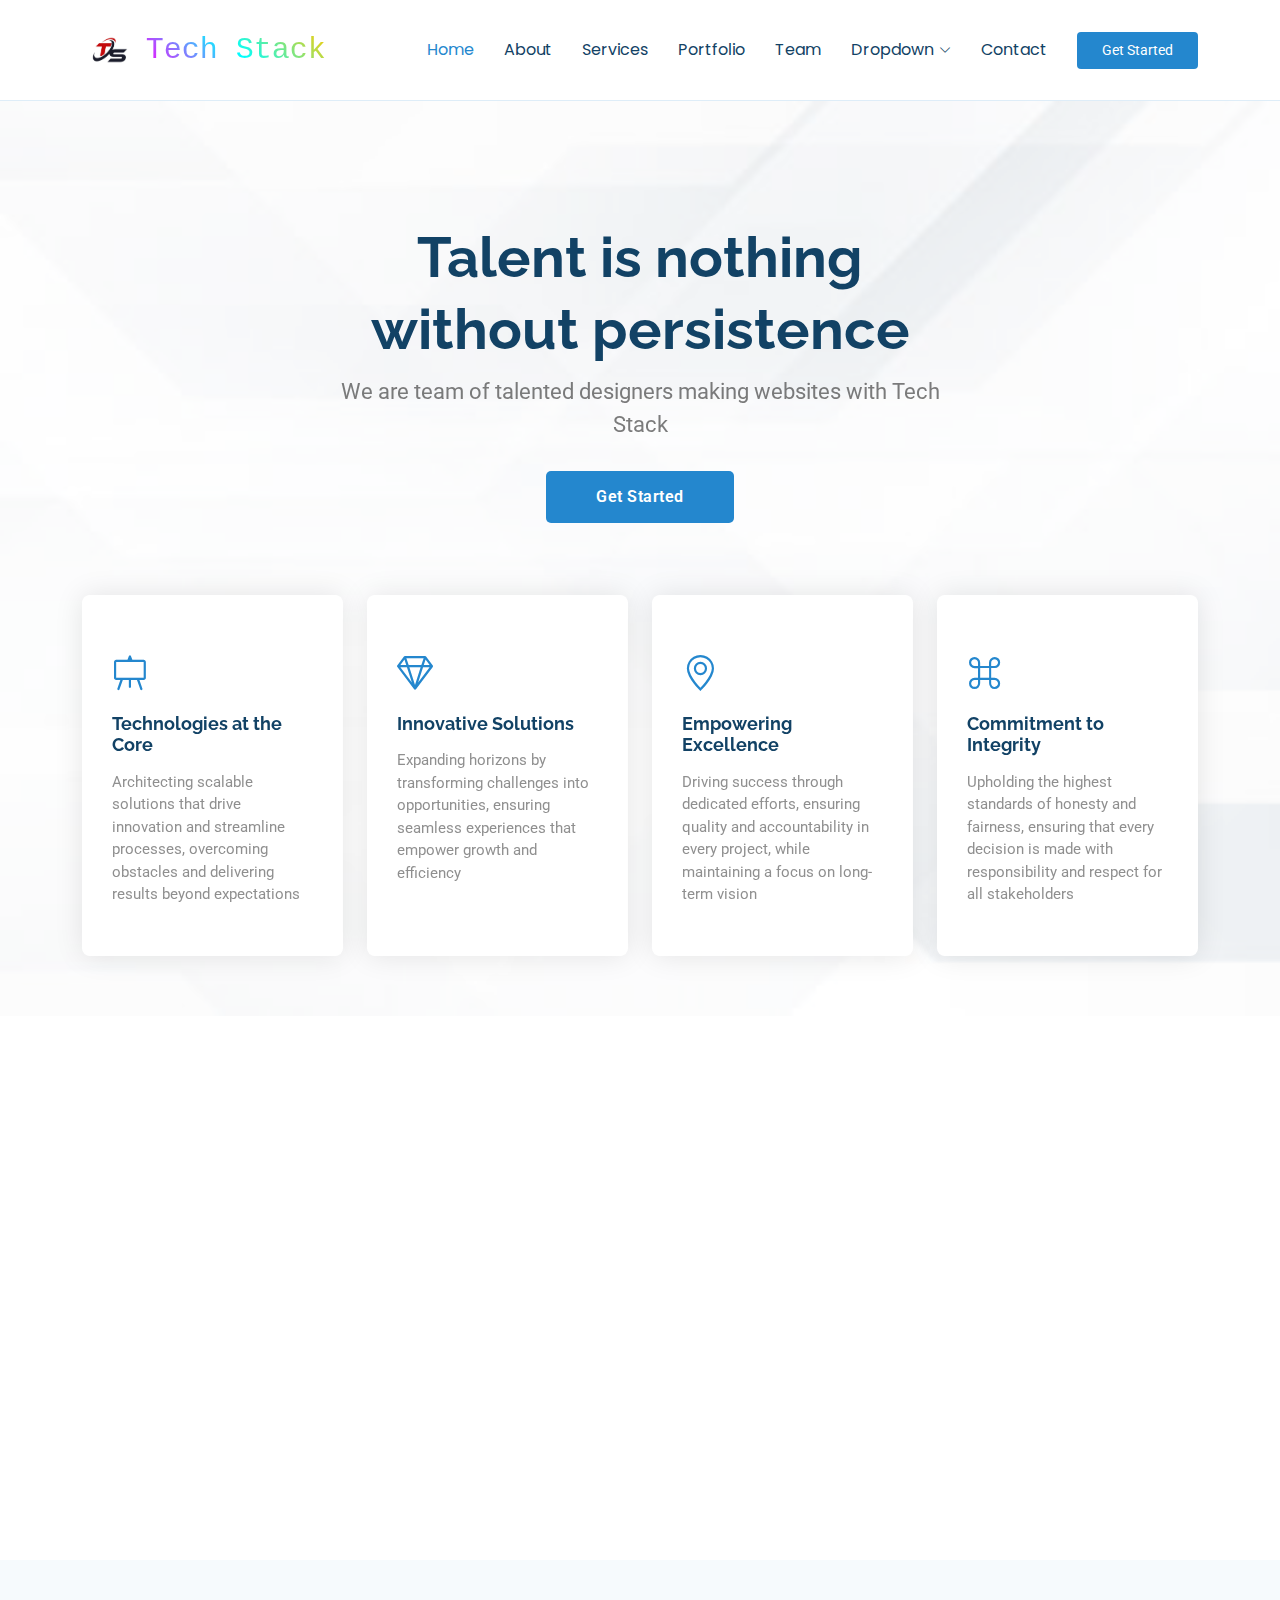
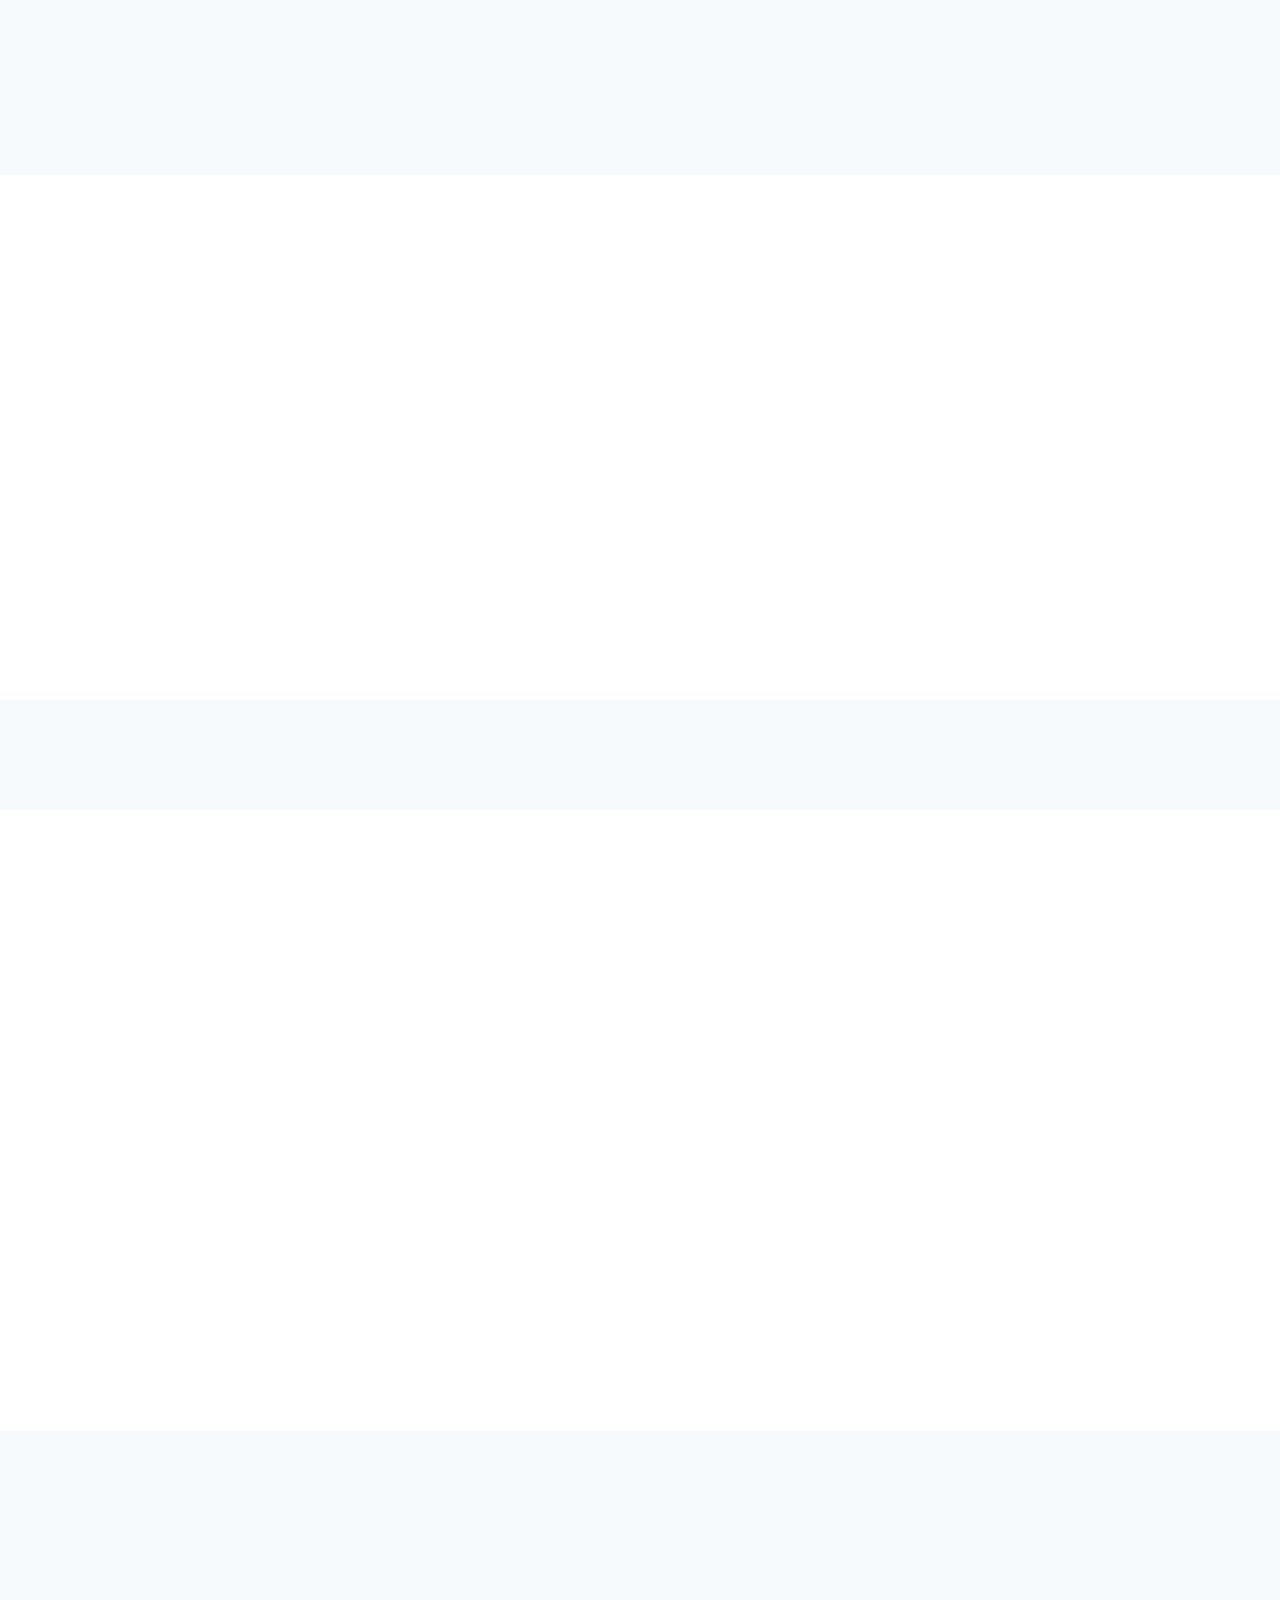
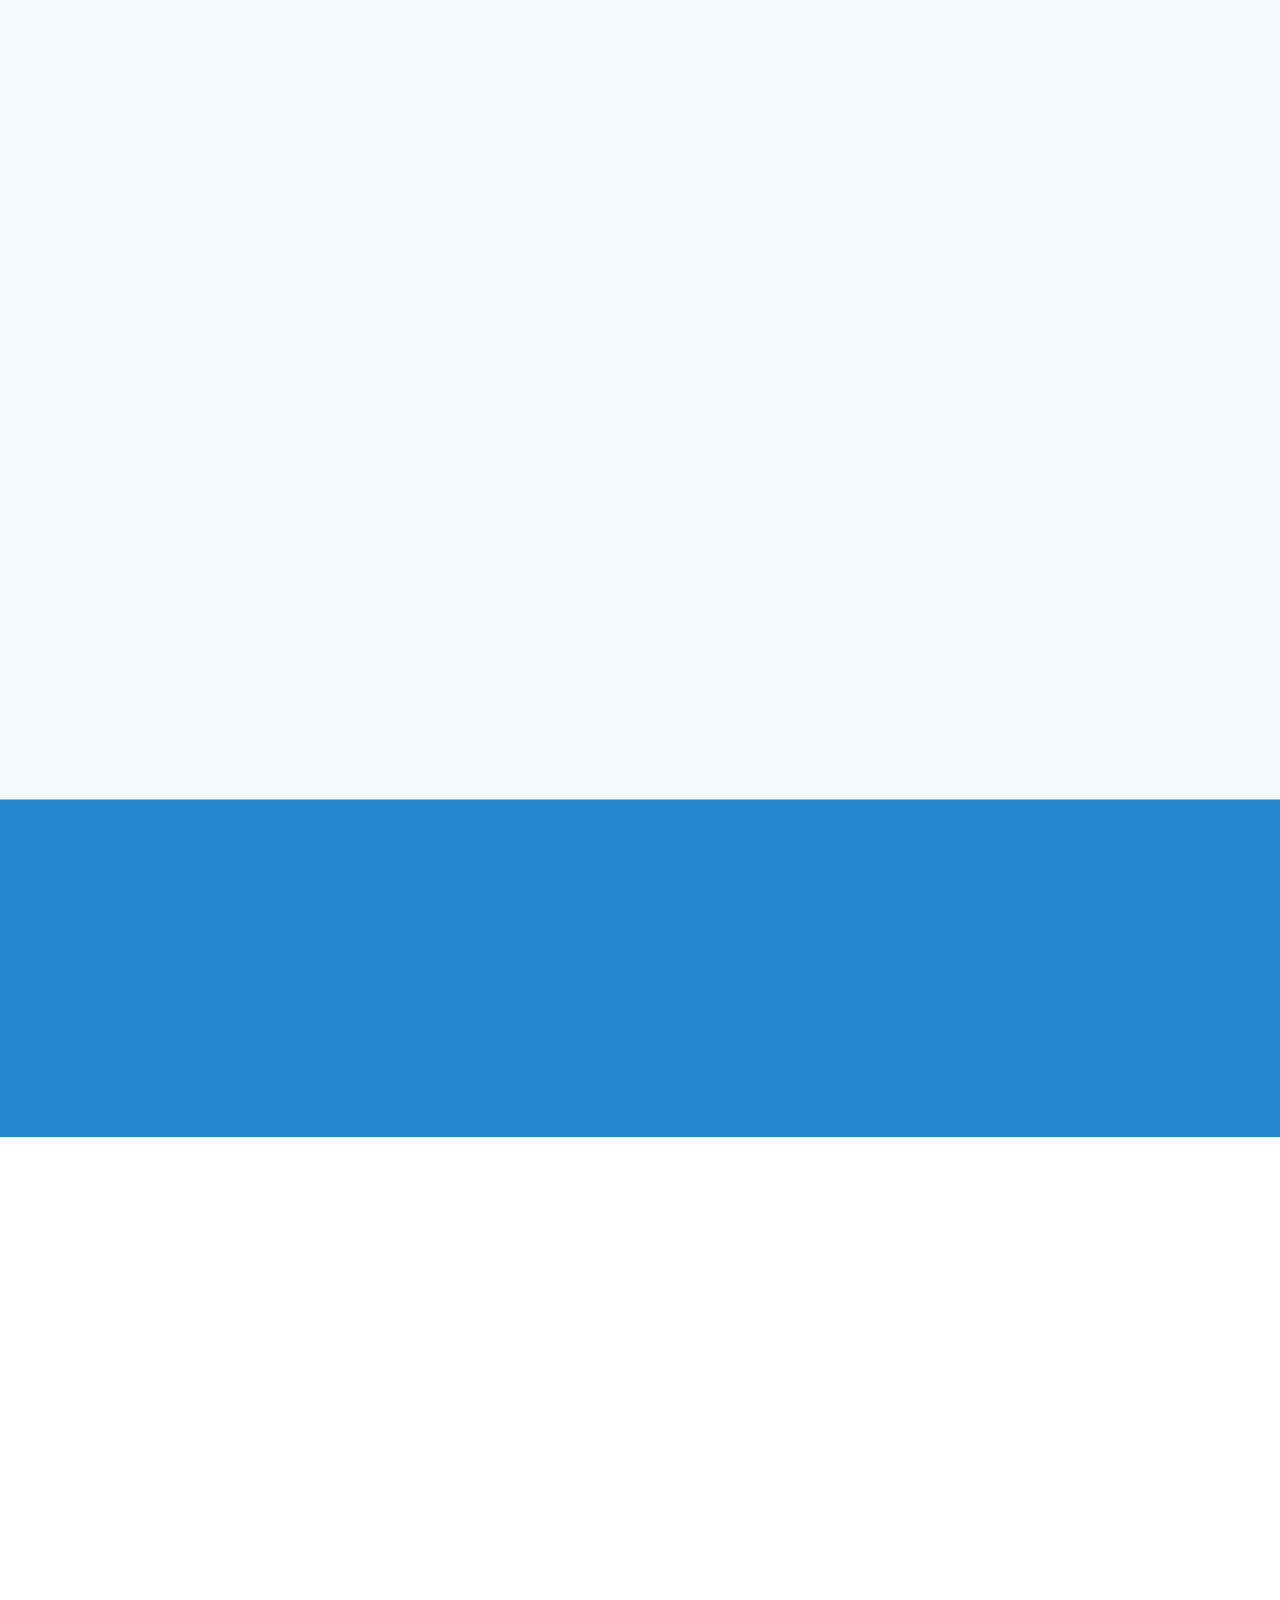
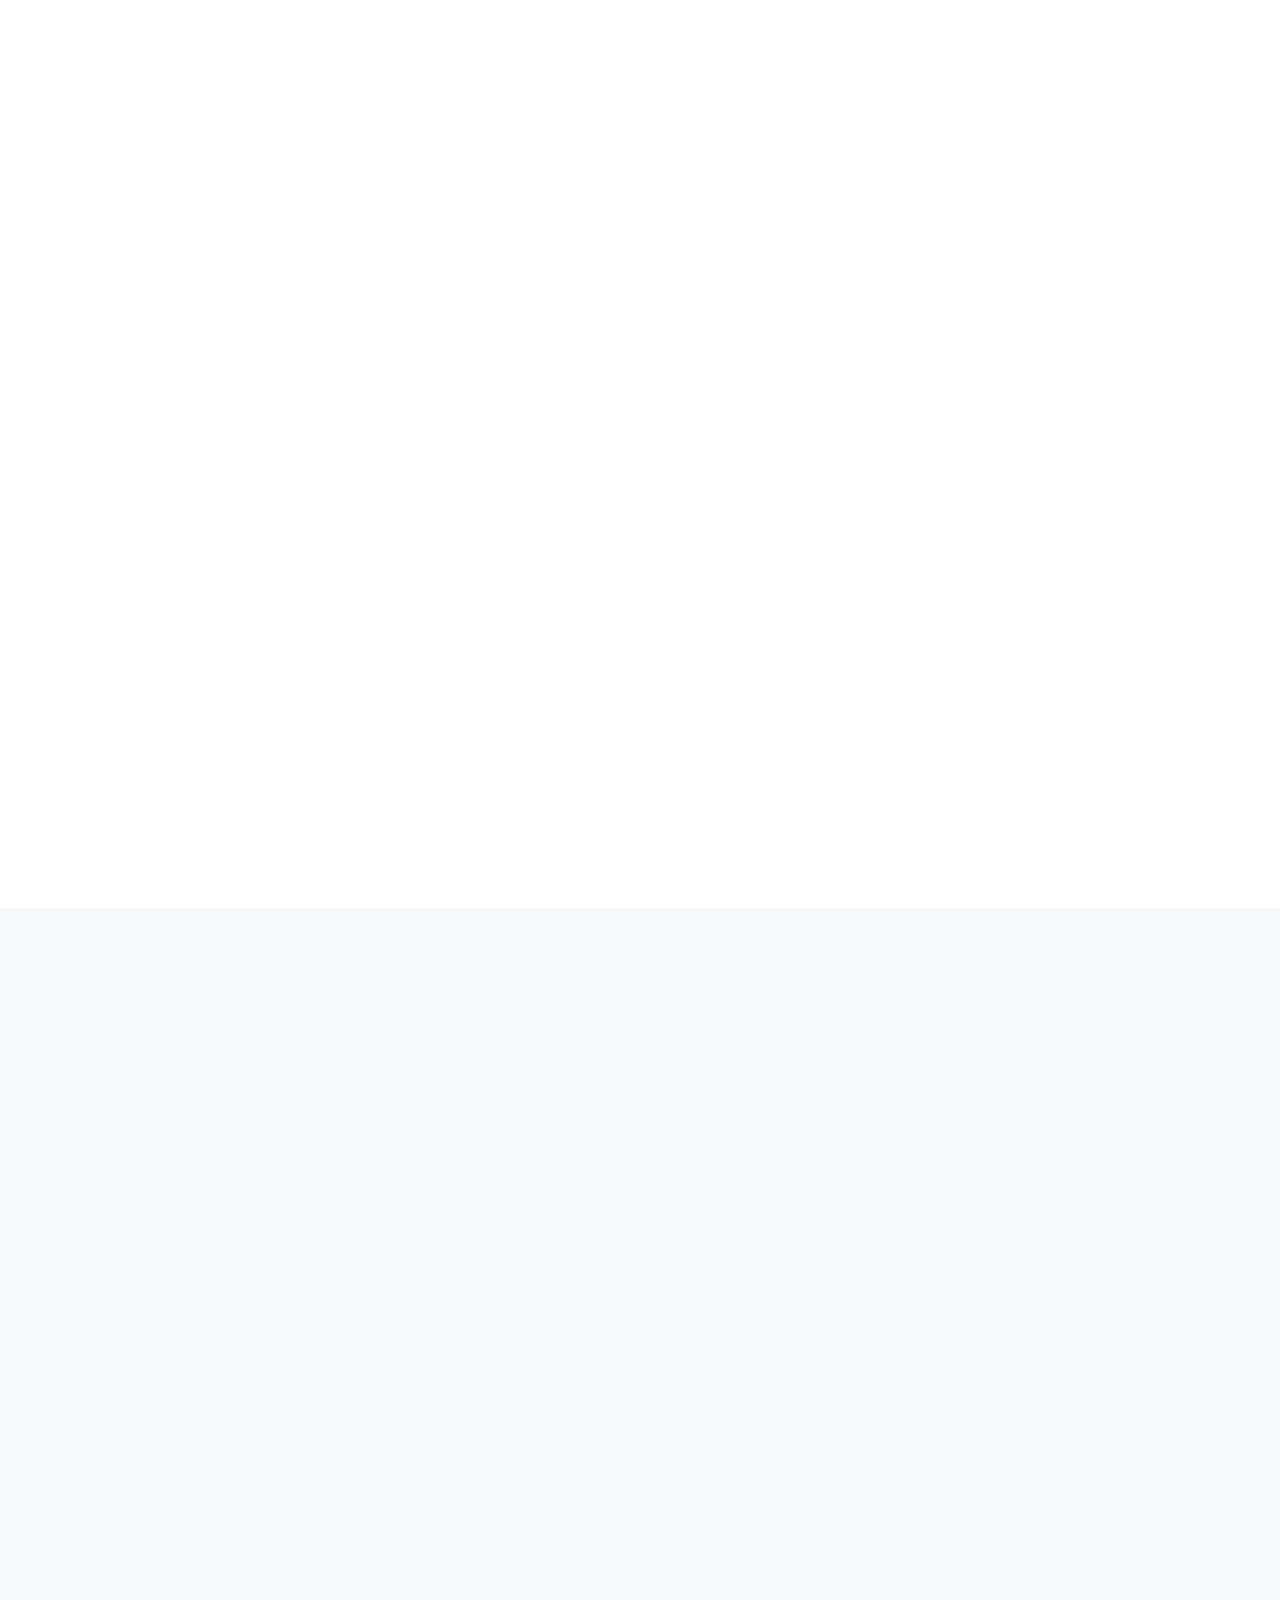
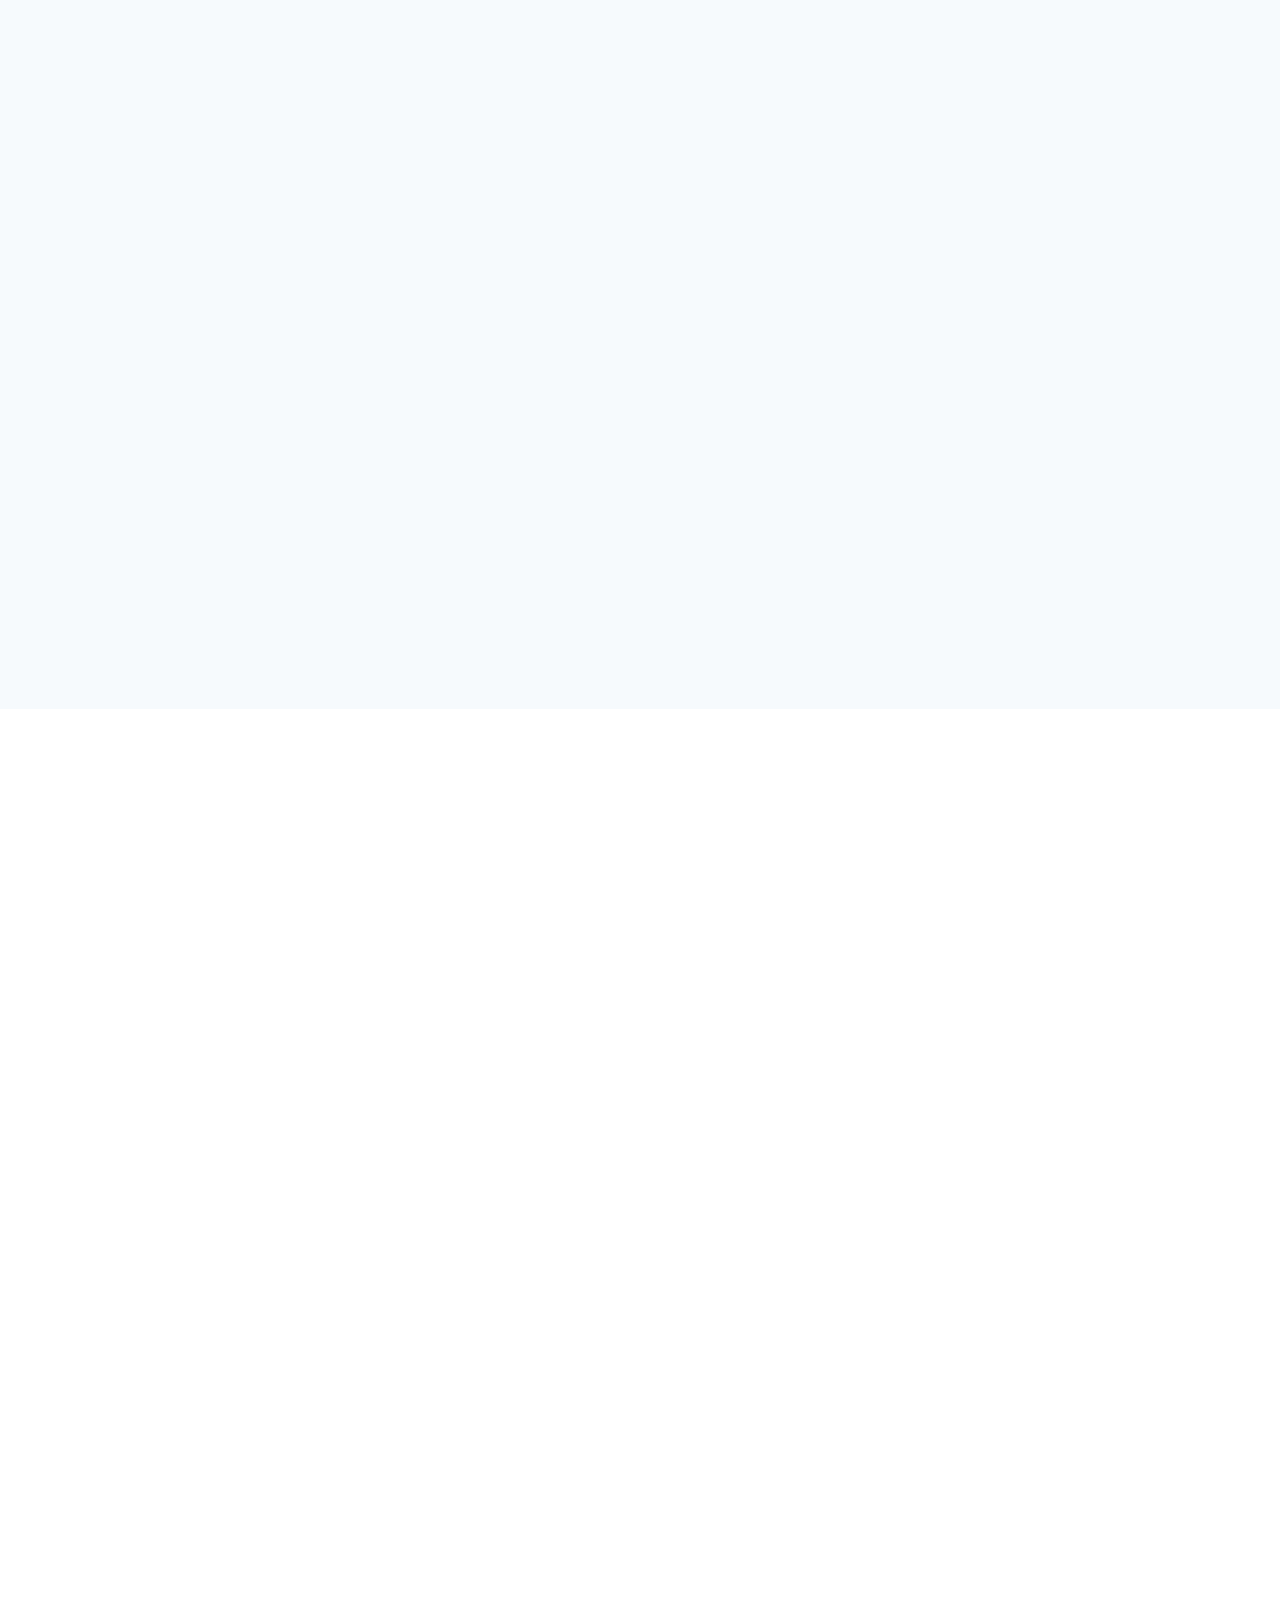
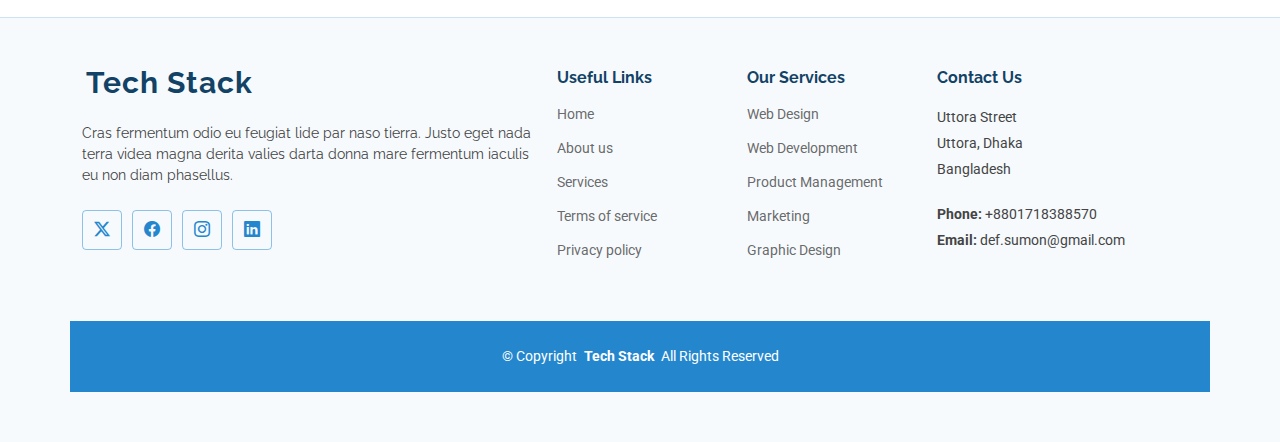
==== index.html @ d00e56ce "jhg" ====
<!DOCTYPE html>
<html lang="en">

<head>
  <meta charset="utf-8">
  <meta content="width=device-width, initial-scale=1.0" name="viewport">
  <title>Tech Stack</title>
  <meta name="description" content="">
  <meta name="keywords" content="">

  <!-- Favicons -->
  <link href="assets/img/favicon.png" rel="icon">
  <link href="assets/img/apple-touch-icon.png" rel="apple-touch-icon">

  <!-- Fonts -->
  <link href="https://fonts.googleapis.com" rel="preconnect">
  <link href="https://fonts.gstatic.com" rel="preconnect" crossorigin>
  <link href="https://fonts.googleapis.com/css2?family=Roboto:ital,wght@0,100;0,300;0,400;0,500;0,700;0,900;1,100;1,300;1,400;1,500;1,700;1,900&family=Poppins:ital,wght@0,100;0,200;0,300;0,400;0,500;0,600;0,700;0,800;0,900;1,100;1,200;1,300;1,400;1,500;1,600;1,700;1,800;1,900&family=Raleway:ital,wght@0,100;0,200;0,300;0,400;0,500;0,600;0,700;0,800;0,900;1,100;1,200;1,300;1,400;1,500;1,600;1,700;1,800;1,900&display=swap" rel="stylesheet">

  <!-- Vendor CSS Files -->
  <link href="assets/vendor/bootstrap/css/bootstrap.min.css" rel="stylesheet">
  <link href="assets/vendor/bootstrap-icons/bootstrap-icons.css" rel="stylesheet">
  <link href="assets/vendor/aos/aos.css" rel="stylesheet">
  <link href="assets/vendor/glightbox/css/glightbox.min.css" rel="stylesheet">
  <link href="assets/vendor/swiper/swiper-bundle.min.css" rel="stylesheet">

  <!-- Main CSS File -->
  <link href="assets/css/main.css" rel="stylesheet">

  <!-- =======================================================
  * Template Name: Tech Stack
  * Template URL: https://bootstrapmade.com/onepage-multipurpose-bootstrap-template/
  * Updated: Aug 07 2024 with Bootstrap v5.3.3
  * Author: BootstrapMade.com
  * License: https://bootstrapmade.com/license/
  ======================================================== -->
</head>

<body class="index-page">

  <header id="header" class="header d-flex align-items-center sticky-top">
    <div class="container-fluid container-xl position-relative d-flex align-items-center">

      <a href="index.html" class="logo d-flex align-items-center me-auto">
        <img src="assets/img/logo.png" alt="Tech Stack">
        <h1 class="sitename">Tech Stack</h1>
      </a>
      

      <nav id="navmenu" class="navmenu">
        <ul>
          <li><a href="#hero" class="active">Home<br></a></li>
          <li><a href="#about">About</a></li>
          <li><a href="#services">Services</a></li>
          <li><a href="#portfolio">Portfolio</a></li>
          <li><a href="#team">Team</a></li>
          <li class="dropdown"><a href="#"><span>Dropdown</span> <i class="bi bi-chevron-down toggle-dropdown"></i></a>
            <ul>
              <li><a href="#">Dropdown 1</a></li>
              <li class="dropdown"><a href="#"><span>Deep Dropdown</span> <i class="bi bi-chevron-down toggle-dropdown"></i></a>
                <ul>
                  <li><a href="#">Deep Dropdown 1</a></li>
                  <li><a href="#">Deep Dropdown 2</a></li>
                  <li><a href="#">Deep Dropdown 3</a></li>
                  <li><a href="#">Deep Dropdown 4</a></li>
                  <li><a href="#">Deep Dropdown 5</a></li>
                </ul>
              </li>
              <li><a href="#">Dropdown 2</a></li>
              <li><a href="#">Dropdown 3</a></li>
              <li><a href="#">Dropdown 4</a></li>
            </ul>
          </li>
          <li><a href="#contact">Contact</a></li>
        </ul>
        <i class="mobile-nav-toggle d-xl-none bi bi-list"></i>
      </nav>

      <a class="btn-getstarted" href="#about">Get Started</a>

    </div>
  </header>

  <main class="main">

    <!-- Hero Section -->
    <section id="hero" class="hero section">

      <img src="assets/img/hero-bg-abstract.jpg" alt="" data-aos="fade-in" class="">

      <div class="container">
        <div class="row justify-content-center" data-aos="zoom-out">
          <div class="col-xl-7 col-lg-9 text-center">
            <h1>Talent is nothing without persistence</h1>
            <p>We are team of talented designers making websites with Tech Stack</p>
          </div>
        </div>
        <div class="text-center" data-aos="zoom-out" data-aos-delay="100">
          <a href="#about" class="btn-get-started">Get Started</a>
        </div>

        <div class="row gy-4 mt-5">
          <div class="col-md-6 col-lg-3" data-aos="zoom-out" data-aos-delay="100">
            <div class="icon-box">
              <div class="icon"><i class="bi bi-easel"></i></div>
              <h4 class="title"><a href="">Technologies at the Core</a></h4>
              <p class="description">Architecting scalable solutions that drive innovation and streamline processes, overcoming obstacles and delivering results beyond expectations</p>
            </div>
          </div><!--End Icon Box -->

          <div class="col-md-6 col-lg-3" data-aos="zoom-out" data-aos-delay="200">
            <div class="icon-box">
              <div class="icon"><i class="bi bi-gem"></i></div>
              <h4 class="title"><a href="">Innovative Solutions</a></h4>
              <p class="description">Expanding horizons by transforming challenges into opportunities, ensuring seamless experiences that empower growth and efficiency</p>
            </div>
          </div><!--End Icon Box -->

          <div class="col-md-6 col-lg-3" data-aos="zoom-out" data-aos-delay="300">
            <div class="icon-box">
              <div class="icon"><i class="bi bi-geo-alt"></i></div>
              <h4 class="title"><a href="">Empowering Excellence</a></h4>
              <p class="description">Driving success through dedicated efforts, ensuring quality and accountability in every project, while maintaining a focus on long-term vision</p>
            </div>
          </div><!--End Icon Box -->

          <div class="col-md-6 col-lg-3" data-aos="zoom-out" data-aos-delay="400">
            <div class="icon-box">
              <div class="icon"><i class="bi bi-command"></i></div>
              <h4 class="title"><a href="">Commitment to Integrity</a></h4>
              <p class="description">Upholding the highest standards of honesty and fairness, ensuring that every decision is made with responsibility and respect for all stakeholders</p>
            </div>
          </div><!--End Icon Box -->

        </div>
      </div>

    </section><!-- /Hero Section -->

    <!-- About Section -->
    <section id="about" class="about section">

      <!-- Section Title -->
      <div class="container section-title" data-aos="fade-up">
        <h2>About Us<br></h2>
        <p>Smart tech starts with seamless integration</p>
      </div><!-- End Section Title -->

      <div class="container">

        <div class="row gy-4">

          <div class="col-lg-6 content" data-aos="fade-up" data-aos-delay="100">
            <p>
              Tech Stack delivers end-to-end technology solutions, combining custom software development with hardware integration for real-world impact.
            </p>
            <ul>
              <li><i class="bi bi-check-circle"></i> <span>We specialize in building IoT systems, smart devices, and automation platforms, using technologies like Python, Node.js, React, and Flutter, Arduino studio, Raspberry Pi, and ESP32.</span></li>
              <li><i class="bi bi-check-circle"></i> <span>Our expertise spans both embedded systems and cloud-based applications, creating smart ecosystems that are scalable, efficient, and user-friendly.</span></li>
              <li><i class="bi bi-check-circle"></i> <span>We're driven by a passion for innovation—engineering products that connect the digital and physical worlds seamlessly.</span></li>
            </ul>
          </div>

          <div class="col-lg-6" data-aos="fade-up" data-aos-delay="200">
            <p>Tech Stack builds smart, scalable solutions by combining custom software with integrated hardware systems. We turn innovative ideas into real-world tech—connecting code with circuits. </p>
            <a href="#" class="read-more"><span>Read More</span><i class="bi bi-arrow-right"></i></a>
          </div>

        </div>

      </div>

    </section><!-- /About Section -->

    <!-- Stats Section -->
    <section id="stats" class="stats section light-background">

      <div class="container" data-aos="fade-up" data-aos-delay="100">

        <div class="row gy-4">

          <div class="col-lg-3 col-md-6">
            <div class="stats-item text-center w-100 h-100">
              <span data-purecounter-start="0" data-purecounter-end="00" data-purecounter-duration="1" class="purecounter"></span>
              <p>Clients</p>
            </div>
          </div><!-- End Stats Item -->

          <div class="col-lg-3 col-md-6">
            <div class="stats-item text-center w-100 h-100">
              <span data-purecounter-start="0" data-purecounter-end="00" data-purecounter-duration="1" class="purecounter"></span>
              <p>Projects</p>
            </div>
          </div><!-- End Stats Item -->

          <div class="col-lg-3 col-md-6">
            <div class="stats-item text-center w-100 h-100">
              <span data-purecounter-start="0" data-purecounter-end="00" data-purecounter-duration="1" class="purecounter"></span>
              <p>Hours Of Support</p>
            </div>
          </div><!-- End Stats Item -->

          <div class="col-lg-3 col-md-6">
            <div class="stats-item text-center w-100 h-100">
              <span data-purecounter-start="0" data-purecounter-end="00" data-purecounter-duration="1" class="purecounter"></span>
              <p>Workers</p>
            </div>
          </div><!-- End Stats Item -->

        </div>

      </div>

    </section><!-- /Stats Section -->

    <!-- About Alt Section -->
    <section id="about-alt" class="about-alt section">

      <div class="container">

        <div class="row gy-4">
          <div class="col-lg-6 position-relative align-self-start" data-aos="fade-up" data-aos-delay="100">
            <img src="assets/img/about.jpg" class="img-fluid" alt="">
            <a href="https://www.youtube.com/watch?v=Y7f98aduVJ8" class="glightbox pulsating-play-btn"></a>
          </div>
          <div class="col-lg-6 content" data-aos="fade-up" data-aos-delay="200">
            <h3>Innovative Approaches for a Sustainable Future.</h3>
            <p class="fst-italic">
              Our mission is to bring transformative solutions, seamlessly blending innovation and efficiency to create lasting value.
            </p>
            <ul>
              <li><i class="bi bi-check2-all"></i> <span>Technology Integration: Leveraging cutting-edge technologies to drive progress while maintaining high standards of quality.</span></li>
              <li><i class="bi bi-check2-all"></i> <span>Efficiency Optimization: Continuously developing solutions to eliminate inefficiencies and maximize performance.</span></li>
              <li><i class="bi bi-check2-all"></i> <span>Collaboration & Growth: Empowering organizations through collaboration to unlock new potentials and foster growth.</span></li>
            </ul>
            <p>
              By fostering collaboration, we empower organizations to unlock new potentials, while embracing sustainability in every step forward. Together, we build a future where growth and responsibility coexist harmoniously
            </p>
          </div>
        </div>

      </div>

    </section><!-- /About Alt Section -->

    <!-- Clients Section -->
    <section id="clients" class="clients section light-background">

      <div class="container" data-aos="fade-up">

        <div class="row gy-4">

          <div class="col-xl-2 col-md-3 col-6 client-logo">
            <img src="assets/img/clients/client-1.png" class="img-fluid" alt="">
          </div><!-- End Client Item -->

          <div class="col-xl-2 col-md-3 col-6 client-logo">
            <img src="assets/img/clients/client-2.png" class="img-fluid" alt="">
          </div><!-- End Client Item -->

          <div class="col-xl-2 col-md-3 col-6 client-logo">
            <img src="assets/img/clients/client-3.png" class="img-fluid" alt="">
          </div><!-- End Client Item -->

          <div class="col-xl-2 col-md-3 col-6 client-logo">
            <img src="assets/img/clients/client-4.png" class="img-fluid" alt="">
          </div><!-- End Client Item -->

          <div class="col-xl-2 col-md-3 col-6 client-logo">
            <img src="assets/img/clients/client-5.png" class="img-fluid" alt="">
          </div><!-- End Client Item -->

          <div class="col-xl-2 col-md-3 col-6 client-logo">
            <img src="assets/img/clients/client-6.png" class="img-fluid" alt="">
          </div><!-- End Client Item -->

        </div>

      </div>

    </section><!-- /Clients Section -->

    <!-- Testimonials Section -->
    <section id="testimonials" class="testimonials section">

      <!-- Section Title -->
      <div class="container section-title" data-aos="fade-up">
        <h2>Testimonials</h2>
        <p>Our clients share their experiences of how our solutions have transformed their businesses, providing clarity and efficiency in every project</p>
      </div><!-- End Section Title -->

      <div class="container" data-aos="fade-up" data-aos-delay="100">

        <div class="swiper init-swiper" data-speed="600" data-delay="5000" data-breakpoints="{ &quot;320&quot;: { &quot;slidesPerView&quot;: 1, &quot;spaceBetween&quot;: 40 }, &quot;1200&quot;: { &quot;slidesPerView&quot;: 3, &quot;spaceBetween&quot;: 40 } }">
          <script type="application/json" class="swiper-config">
            {
              "loop": true,
              "speed": 600,
              "autoplay": {
                "delay": 5000
              },
              "slidesPerView": "auto",
              "pagination": {
                "el": ".swiper-pagination",
                "type": "bullets",
                "clickable": true
              },
              "breakpoints": {
                "320": {
                  "slidesPerView": 1,
                  "spaceBetween": 40
                },
                "1200": {
                  "slidesPerView": 3,
                  "spaceBetween": 20
                }
              }
            }
          </script>
          <div class="swiper-wrapper">

            <div class="swiper-slide">
              <div class="testimonial-item" "="">
            <p>
              <i class=" bi bi-quote quote-icon-left"></i>
                <span>Proin iaculis purus consequat sem cure digni ssim donec porttitora entum suscipit rhoncus. Accusantium quam, ultricies eget id, aliquam eget nibh et. Maecen aliquam, risus at semper.</span>
                <i class="bi bi-quote quote-icon-right"></i>
                </p>
                <img src="assets/img/testimonials/testimonials-1.jpg" class="testimonial-img" alt="">
                <h3>Saul Goodman</h3>
                <h4>Ceo &amp; Founder</h4>
              </div>
            </div><!-- End testimonial item -->

            <div class="swiper-slide">
              <div class="testimonial-item">
                <p>
                  <i class="bi bi-quote quote-icon-left"></i>
                  <span>Export tempor illum tamen malis malis eram quae irure esse labore quem cillum quid malis quorum velit fore eram velit sunt aliqua noster fugiat irure amet legam anim culpa.</span>
                  <i class="bi bi-quote quote-icon-right"></i>
                </p>
                <img src="assets/img/testimonials/testimonials-2.jpg" class="testimonial-img" alt="">
                <h3>Sara Wilsson</h3>
                <h4>Designer</h4>
              </div>
            </div><!-- End testimonial item -->

            <div class="swiper-slide">
              <div class="testimonial-item">
                <p>
                  <i class="bi bi-quote quote-icon-left"></i>
                  <span>Enim nisi quem export duis labore cillum quae magna enim sint quorum nulla quem veniam duis minim tempor labore quem eram duis noster aute amet eram fore quis sint minim.</span>
                  <i class="bi bi-quote quote-icon-right"></i>
                </p>
                <img src="assets/img/testimonials/testimonials-3.jpg" class="testimonial-img" alt="">
                <h3>Jena Karlis</h3>
                <h4>Store Owner</h4>
              </div>
            </div><!-- End testimonial item -->

            <div class="swiper-slide">
              <div class="testimonial-item">
                <p>
                  <i class="bi bi-quote quote-icon-left"></i>
                  <span>Fugiat enim eram quae cillum dolore dolor amet nulla culpa multos export minim fugiat dolor enim duis veniam ipsum anim magna sunt elit fore quem dolore labore illum veniam.</span>
                  <i class="bi bi-quote quote-icon-right"></i>
                </p>
                <img src="assets/img/testimonials/testimonials-4.jpg" class="testimonial-img" alt="">
                <h3>Matt Brandon</h3>
                <h4>Freelancer</h4>
              </div>
            </div><!-- End testimonial item -->

            <div class="swiper-slide">
              <div class="testimonial-item">
                <p>
                  <i class="bi bi-quote quote-icon-left"></i>
                  <span>Quis quorum aliqua sint quem legam fore sunt eram irure aliqua veniam tempor noster veniam sunt culpa nulla illum cillum fugiat legam esse veniam culpa fore nisi cillum quid.</span>
                  <i class="bi bi-quote quote-icon-right"></i>
                </p>
                <img src="assets/img/testimonials/testimonials-5.jpg" class="testimonial-img" alt="">
                <h3>John Larson</h3>
                <h4>Entrepreneur</h4>
              </div>
            </div><!-- End testimonial item -->

          </div>
          <div class="swiper-pagination"></div>
        </div>

      </div>

    </section><!-- /Testimonials Section -->

    <!-- Services Section -->
    <section id="services" class="services section light-background">

      <!-- Section Title -->
      <div class="container section-title" data-aos="fade-up">
        <h2>Services</h2>
        <p>We offer tailored solutions that address specific challenges, delivering exceptional results with precision and expertise</p>
      </div><!-- End Section Title -->

      <div class="container">

        <div class="row gy-4">

          <div class="col-lg-4 col-md-6" data-aos="fade-up" data-aos-delay="100">
            <div class="service-item item-cyan position-relative">
              <div class="icon">
                <svg width="100" height="100" viewBox="0 0 600 600" xmlns="http://www.w3.org/2000/svg">
                  <path stroke="none" stroke-width="0" fill="#f5f5f5" d="M300,521.0016835830174C376.1290562159157,517.8887921683347,466.0731472004068,529.7835943286574,510.70327084640275,468.03025145048787C554.3714126377745,407.6079735673963,508.03601936045806,328.9844924480964,491.2728898941984,256.3432110539036C474.5976632858925,184.082847569629,479.9380746630129,96.60480741107993,416.23090153303,58.64404602377083C348.86323505073057,18.502131276798302,261.93793281208167,40.57373210992963,193.5410806939664,78.93577620505333C130.42746243093433,114.334589627462,98.30271207620316,179.96522072025542,76.75703585869454,249.04625023123273C51.97151888228291,328.5150500222984,13.704378332031375,421.85034740162234,66.52175969318436,486.19268352777647C119.04800174914682,550.1803526380478,217.28368757567262,524.383925680826,300,521.0016835830174"></path>
                </svg>
                <i class="bi bi-activity"></i>
              </div>
              <a href="service-details.html" class="stretched-link">
                <h3>Nesciunt Mete</h3>
              </a>
              <p>Provident nihil minus qui consequatur non omnis maiores. Eos accusantium minus dolores iure perferendis tempore et consequatur.</p>
            </div>
          </div><!-- End Service Item -->

          <div class="col-lg-4 col-md-6" data-aos="fade-up" data-aos-delay="200">
            <div class="service-item item-orange position-relative">
              <div class="icon">
                <svg width="100" height="100" viewBox="0 0 600 600" xmlns="http://www.w3.org/2000/svg">
                  <path stroke="none" stroke-width="0" fill="#f5f5f5" d="M300,582.0697525312426C382.5290701553225,586.8405444964366,449.9789794690241,525.3245884688669,502.5850820975895,461.55621195738473C556.606425686781,396.0723002908107,615.8543463187945,314.28637112970534,586.6730223649479,234.56875336149918C558.9533121215079,158.8439757836574,454.9685369536778,164.00468322053177,381.49747125262974,130.76875717737553C312.15926192815925,99.40240125094834,248.97055460311594,18.661163978235184,179.8680185752513,50.54337015887873C110.5421016452524,82.52863877960104,119.82277516462835,180.83849132639028,109.12597500060166,256.43424936330496C100.08760227029461,320.3096726198365,92.17705696193138,384.0621239912766,124.79988738764834,439.7174275375508C164.83382741302287,508.01625554203684,220.96474134820875,577.5009287672846,300,582.0697525312426"></path>
                </svg>
                <i class="bi bi-broadcast"></i>
              </div>
              <a href="service-details.html" class="stretched-link">
                <h3>Eosle Commodi</h3>
              </a>
              <p>Ut autem aut autem non a. Sint sint sit facilis nam iusto sint. Libero corrupti neque eum hic non ut nesciunt dolorem.</p>
            </div>
          </div><!-- End Service Item -->

          <div class="col-lg-4 col-md-6" data-aos="fade-up" data-aos-delay="300">
            <div class="service-item item-teal position-relative">
              <div class="icon">
                <svg width="100" height="100" viewBox="0 0 600 600" xmlns="http://www.w3.org/2000/svg">
                  <path stroke="none" stroke-width="0" fill="#f5f5f5" d="M300,541.5067337569781C382.14930387511276,545.0595476570109,479.8736841581634,548.3450877840088,526.4010558755058,480.5488172755941C571.5218469581645,414.80211281144784,517.5187510058486,332.0715597781072,496.52539010469104,255.14436215662573C477.37192572678356,184.95920475031193,473.57363656557914,105.61284051026155,413.0603344069578,65.22779650032875C343.27470386102294,18.654635553484475,251.2091493199835,5.337323636656869,175.0934190732945,40.62881213300186C97.87086631185822,76.43348514350839,51.98124368387456,156.15599469081315,36.44837278890362,239.84606092416172C21.716077023791087,319.22268207091537,43.775223500013084,401.1760424656574,96.891909868211,461.97329694683043C147.22146801428983,519.5804099606455,223.5754009179313,538.201503339737,300,541.5067337569781"></path>
                </svg>
                <i class="bi bi-easel"></i>
              </div>
              <a href="service-details.html" class="stretched-link">
                <h3>Ledo Markt</h3>
              </a>
              <p>Ut excepturi voluptatem nisi sed. Quidem fuga consequatur. Minus ea aut. Vel qui id voluptas adipisci eos earum corrupti.</p>
            </div>
          </div><!-- End Service Item -->

          <div class="col-lg-4 col-md-6" data-aos="fade-up" data-aos-delay="400">
            <div class="service-item item-red position-relative">
              <div class="icon">
                <svg width="100" height="100" viewBox="0 0 600 600" xmlns="http://www.w3.org/2000/svg">
                  <path stroke="none" stroke-width="0" fill="#f5f5f5" d="M300,503.46388370962813C374.79870501325706,506.71871716319447,464.8034551963731,527.1746412648533,510.4981551193396,467.86667711651364C555.9287308511215,408.9015244558933,512.6030010748507,327.5744911775523,490.211057578863,256.5855673507754C471.097692560561,195.9906835881958,447.69079081568157,138.11976852964426,395.19560036434837,102.3242989838813C329.3053358748298,57.3949838291264,248.02791733380457,8.279543830951368,175.87071277845988,42.242879143198664C103.41431057327972,76.34704239035025,93.79494320519305,170.9812938413882,81.28167332365135,250.07896920659033C70.17666984294237,320.27484674793965,64.84698225790005,396.69656628748305,111.28512138212992,450.4950937839243C156.20124167950087,502.5303643271138,231.32542653798444,500.4755392045468,300,503.46388370962813"></path>
                </svg>
                <i class="bi bi-bounding-box-circles"></i>
              </div>
              <a href="service-details.html" class="stretched-link">
                <h3>Asperiores Commodit</h3>
              </a>
              <p>Non et temporibus minus omnis sed dolor esse consequatur. Cupiditate sed error ea fuga sit provident adipisci neque.</p>
              <a href="service-details.html" class="stretched-link"></a>
            </div>
          </div><!-- End Service Item -->

          <div class="col-lg-4 col-md-6" data-aos="fade-up" data-aos-delay="500">
            <div class="service-item item-indigo position-relative">
              <div class="icon">
                <svg width="100" height="100" viewBox="0 0 600 600" xmlns="http://www.w3.org/2000/svg">
                  <path stroke="none" stroke-width="0" fill="#f5f5f5" d="M300,532.3542879108572C369.38199826031484,532.3153073249985,429.10787420159085,491.63046689027357,474.5244479745417,439.17860296908856C522.8885846962883,383.3225815378663,569.1668002868075,314.3205725914397,550.7432151929288,242.7694973846089C532.6665558377875,172.5657663291529,456.2379748765914,142.6223662098291,390.3689995646985,112.34683881706744C326.66090330228417,83.06452184765237,258.84405631176094,53.51806209861945,193.32584062364296,78.48882559362697C121.61183558270385,105.82097193414197,62.805066853699245,167.19869350419734,48.57481801355237,242.6138429142374C34.843463184063346,315.3850353017275,76.69343916112496,383.4422959591041,125.22947124332185,439.3748458443577C170.7312796277747,491.8107796887764,230.57421082200815,532.3932930995766,300,532.3542879108572"></path>
                </svg>
                <i class="bi bi-calendar4-week icon"></i>
              </div>
              <a href="service-details.html" class="stretched-link">
                <h3>Velit Doloremque</h3>
              </a>
              <p>Cumque et suscipit saepe. Est maiores autem enim facilis ut aut ipsam corporis aut. Sed animi at autem alias eius labore.</p>
              <a href="service-details.html" class="stretched-link"></a>
            </div>
          </div><!-- End Service Item -->

          <div class="col-lg-4 col-md-6" data-aos="fade-up" data-aos-delay="600">
            <div class="service-item item-pink position-relative">
              <div class="icon">
                <svg width="100" height="100" viewBox="0 0 600 600" xmlns="http://www.w3.org/2000/svg">
                  <path stroke="none" stroke-width="0" fill="#f5f5f5" d="M300,566.797414625762C385.7384707136149,576.1784315230908,478.7894351017131,552.8928747891023,531.9192734346935,484.94944893311C584.6109503024035,417.5663521118492,582.489472248146,322.67544863468447,553.9536738515405,242.03673114598146C529.1557734026468,171.96086150256528,465.24506316201064,127.66468636344209,395.9583748389544,100.7403814666027C334.2173773831606,76.7482773500951,269.4350130405921,84.62216499799875,207.1952322260088,107.2889140133804C132.92018162631612,134.33871894543012,41.79353780512637,160.00259165414826,22.644507872594943,236.69541883565114C3.319112789854554,314.0945973066697,72.72355303640163,379.243833228382,124.04198916343866,440.3218312028393C172.9286146004772,498.5055451809895,224.45579914871206,558.5317968840102,300,566.797414625762"></path>
                </svg>
                <i class="bi bi-chat-square-text"></i>
              </div>
              <a href="service-details.html" class="stretched-link">
                <h3>Dolori Architecto</h3>
              </a>
              <p>Hic molestias ea quibusdam eos. Fugiat enim doloremque aut neque non et debitis iure. Corrupti recusandae ducimus enim.</p>
              <a href="service-details.html" class="stretched-link"></a>
            </div>
          </div><!-- End Service Item -->

        </div>

      </div>

    </section><!-- /Services Section -->

    <!-- Call To Action Section -->
    <section id="call-to-action" class="call-to-action section accent-background">

      <div class="container">
        <div class="row justify-content-center" data-aos="zoom-in" data-aos-delay="100">
          <div class="col-xl-10">
            <div class="text-center">
              <h3>Call To Action</h3>
              <p>Ready to take the next step? Join us in creating impactful solutions that drive success and innovation. Whether you have a project in mind or simply want to explore possibilities, we’re here to help—every step of the way.</p>
              <a class="cta-btn" href="#">Call To Action</a>
            </div>
          </div>
        </div>
      </div>

    </section><!-- /Call To Action Section -->

    <!-- Portfolio Section -->
    <section id="portfolio" class="portfolio section">

      <!-- Section Title -->
      <div class="container section-title" data-aos="fade-up">
        <h2>Portfolio</h2>
        <p>A showcase of our diverse projects, reflecting our commitment to quality, innovation, and delivering tailored solutions that exceed client expectations</p>
      </div><!-- End Section Title -->

      <div class="container">

        <div class="isotope-layout" data-default-filter="*" data-layout="masonry" data-sort="original-order">

          <ul class="portfolio-filters isotope-filters" data-aos="fade-up" data-aos-delay="100">
            <li data-filter="*" class="filter-active">All</li>
            <li data-filter=".filter-app">App</li>
            <li data-filter=".filter-product">Card</li>
            <li data-filter=".filter-branding">Web</li>
          </ul><!-- End Portfolio Filters -->

          <div class="row gy-4 isotope-container" data-aos="fade-up" data-aos-delay="200">

            <div class="col-lg-4 col-md-6 portfolio-item isotope-item filter-app">
              <img src="assets/img/masonry-portfolio/masonry-portfolio-1.jpg" class="img-fluid" alt="">
              <div class="portfolio-info">
                <h4>App 1</h4>
                <p>DemoAPP-1</p>
                <a href="assets/img/masonry-portfolio/masonry-portfolio-1.jpg" title="App 1" data-gallery="portfolio-gallery-app" class="glightbox preview-link"><i class="bi bi-zoom-in"></i></a>
                <a href="portfolio-details.html" title="More Details" class="details-link"><i class="bi bi-link-45deg"></i></a>
              </div>
            </div><!-- End Portfolio Item -->

            <div class="col-lg-4 col-md-6 portfolio-item isotope-item filter-product">
              <img src="assets/img/masonry-portfolio/masonry-portfolio-2.jpg" class="img-fluid" alt="">
              <div class="portfolio-info">
                <h4>Product 1</h4>
                <p>DemoProduct-1</p>
                <a href="assets/img/masonry-portfolio/masonry-portfolio-2.jpg" title="Product 1" data-gallery="portfolio-gallery-product" class="glightbox preview-link"><i class="bi bi-zoom-in"></i></a>
                <a href="portfolio-details.html" title="More Details" class="details-link"><i class="bi bi-link-45deg"></i></a>
              </div>
            </div><!-- End Portfolio Item -->

            <div class="col-lg-4 col-md-6 portfolio-item isotope-item filter-branding">
              <img src="assets/img/masonry-portfolio/masonry-portfolio-3.jpg" class="img-fluid" alt="">
              <div class="portfolio-info">
                <h4>Branding 1</h4>
                <p>DemoBranding-1</p>
                <a href="assets/img/masonry-portfolio/masonry-portfolio-3.jpg" title="Branding 1" data-gallery="portfolio-gallery-branding" class="glightbox preview-link"><i class="bi bi-zoom-in"></i></a>
                <a href="portfolio-details.html" title="More Details" class="details-link"><i class="bi bi-link-45deg"></i></a>
              </div>
            </div><!-- End Portfolio Item -->

            <div class="col-lg-4 col-md-6 portfolio-item isotope-item filter-app">
              <img src="assets/img/masonry-portfolio/masonry-portfolio-4.jpg" class="img-fluid" alt="">
              <div class="portfolio-info">
                <h4>App 2</h4>
                <p>DemoAPP-2</p>
                <a href="assets/img/masonry-portfolio/masonry-portfolio-4.jpg" title="App 2" data-gallery="portfolio-gallery-app" class="glightbox preview-link"><i class="bi bi-zoom-in"></i></a>
                <a href="portfolio-details.html" title="More Details" class="details-link"><i class="bi bi-link-45deg"></i></a>
              </div>
            </div><!-- End Portfolio Item -->

            <div class="col-lg-4 col-md-6 portfolio-item isotope-item filter-product">
              <img src="assets/img/masonry-portfolio/masonry-portfolio-5.jpg" class="img-fluid" alt="">
              <div class="portfolio-info">
                <h4>Product 2</h4>
                <p>DemoProduct-2</p>
                <a href="assets/img/masonry-portfolio/masonry-portfolio-5.jpg" title="Product 2" data-gallery="portfolio-gallery-product" class="glightbox preview-link"><i class="bi bi-zoom-in"></i></a>
                <a href="portfolio-details.html" title="More Details" class="details-link"><i class="bi bi-link-45deg"></i></a>
              </div>
            </div><!-- End Portfolio Item -->

            <div class="col-lg-4 col-md-6 portfolio-item isotope-item filter-branding">
              <img src="assets/img/masonry-portfolio/masonry-portfolio-6.jpg" class="img-fluid" alt="">
              <div class="portfolio-info">
                <h4>Branding 2</h4>
                <p>DemoBranding-2</p>
                <a href="assets/img/masonry-portfolio/masonry-portfolio-6.jpg" title="Branding 2" data-gallery="portfolio-gallery-branding" class="glightbox preview-link"><i class="bi bi-zoom-in"></i></a>
                <a href="portfolio-details.html" title="More Details" class="details-link"><i class="bi bi-link-45deg"></i></a>
              </div>
            </div><!-- End Portfolio Item -->

            <div class="col-lg-4 col-md-6 portfolio-item isotope-item filter-app">
              <img src="assets/img/masonry-portfolio/masonry-portfolio-7.jpg" class="img-fluid" alt="">
              <div class="portfolio-info">
                <h4>App 3</h4>
                <p>DemoAPP-3</p>
                <a href="assets/img/masonry-portfolio/masonry-portfolio-7.jpg" title="App 3" data-gallery="portfolio-gallery-app" class="glightbox preview-link"><i class="bi bi-zoom-in"></i></a>
                <a href="portfolio-details.html" title="More Details" class="details-link"><i class="bi bi-link-45deg"></i></a>
              </div>
            </div><!-- End Portfolio Item -->

            <div class="col-lg-4 col-md-6 portfolio-item isotope-item filter-product">
              <img src="assets/img/masonry-portfolio/masonry-portfolio-8.jpg" class="img-fluid" alt="">
              <div class="portfolio-info">
                <h4>Product 3</h4>
                <p>DemoProduct-3</p>
                <a href="assets/img/masonry-portfolio/masonry-portfolio-8.jpg" title="Product 3" data-gallery="portfolio-gallery-product" class="glightbox preview-link"><i class="bi bi-zoom-in"></i></a>
                <a href="portfolio-details.html" title="More Details" class="details-link"><i class="bi bi-link-45deg"></i></a>
              </div>
            </div><!-- End Portfolio Item -->

            <div class="col-lg-4 col-md-6 portfolio-item isotope-item filter-branding">
              <img src="assets/img/masonry-portfolio/masonry-portfolio-9.jpg" class="img-fluid" alt="">
              <div class="portfolio-info">
                <h4>Branding 3</h4>
                <p>DemoBranding-3</p>
                <a href="assets/img/masonry-portfolio/masonry-portfolio-9.jpg" title="Branding 2" data-gallery="portfolio-gallery-branding" class="glightbox preview-link"><i class="bi bi-zoom-in"></i></a>
                <a href="portfolio-details.html" title="More Details" class="details-link"><i class="bi bi-link-45deg"></i></a>
              </div>
            </div><!-- End Portfolio Item -->

          </div><!-- End Portfolio Container -->

        </div>

      </div>

    </section><!-- /Portfolio Section -->

    <!-- Team Section -->
    <section id="team" class="team section light-background">

      <!-- Section Title -->
      <div class="container section-title" data-aos="fade-up">
        <h2>Team</h2>
        <p>A passionate group of professionals dedicated to innovation, collaboration, and delivering exceptional results through every project we undertake</p>
      </div><!-- End Section Title -->

      <div class="container">

        <div class="row gy-4">

          <div class="col-lg-3 col-md-6 d-flex align-items-stretch" data-aos="fade-up" data-aos-delay="100">
            <div class="team-member">
              <div class="member-img">
                <img src="assets/img/team/team-1.jpg" class="img-fluid" alt="">
                <div class="social">
                  <a href=""><i class="bi bi-twitter-x"></i></a>
                  <a href=""><i class="bi bi-facebook"></i></a>
                  <a href=""><i class="bi bi-instagram"></i></a>
                  <a href=""><i class="bi bi-linkedin"></i></a>
                </div>
              </div>
              <div class="member-info">
                <h4>Walter White</h4>
                <span>Chief Executive Officer</span>
              </div>
            </div>
          </div><!-- End Team Member -->

          <div class="col-lg-3 col-md-6 d-flex align-items-stretch" data-aos="fade-up" data-aos-delay="200">
            <div class="team-member">
              <div class="member-img">
                <img src="assets/img/team/team-2.jpg" class="img-fluid" alt="">
                <div class="social">
                  <a href=""><i class="bi bi-twitter-x"></i></a>
                  <a href=""><i class="bi bi-facebook"></i></a>
                  <a href=""><i class="bi bi-instagram"></i></a>
                  <a href=""><i class="bi bi-linkedin"></i></a>
                </div>
              </div>
              <div class="member-info">
                <h4>Md Rahadul Islam</h4>
                <span>Full Stack Mobile App Developer</span>
              </div>
            </div>
          </div><!-- End Team Member -->

          <div class="col-lg-3 col-md-6 d-flex align-items-stretch" data-aos="fade-up" data-aos-delay="300">
            <div class="team-member">
              <div class="member-img">
                <img src="assets/img/team/team-3.jpg" class="img-fluid" alt="">
                <div class="social">
                  <a href=""><i class="bi bi-twitter-x"></i></a>
                  <a href=""><i class="bi bi-facebook"></i></a>
                  <a href=""><i class="bi bi-instagram"></i></a>
                  <a href=""><i class="bi bi-linkedin"></i></a>
                </div>
              </div>
              <div class="member-info">
                <h4>William Anderson</h4>
                <span>CTO</span>
              </div>
            </div>
          </div><!-- End Team Member -->

          <div class="col-lg-3 col-md-6 d-flex align-items-stretch" data-aos="fade-up" data-aos-delay="400">
            <div class="team-member">
              <div class="member-img">
                <img src="assets/img/team/team-4.jpg" class="img-fluid" alt="">
                <div class="social">
                  <a href=""><i class="bi bi-twitter-x"></i></a>
                  <a href=""><i class="bi bi-facebook"></i></a>
                  <a href=""><i class="bi bi-instagram"></i></a>
                  <a href=""><i class="bi bi-linkedin"></i></a>
                </div>
              </div>
              <div class="member-info">
                <h4>Amanda Jepson</h4>
                <span>Accountant</span>
              </div>
            </div>
          </div><!-- End Team Member -->

        </div>

      </div>

    </section><!-- /Team Section -->

    <!-- Faq Section -->
    <section id="faq" class="faq section light-background">

      <!-- Section Title -->
      <div class="container section-title" data-aos="fade-up">
        <h2>Frequently Asked Questions</h2>
        <p>Necessitatibus eius consequatur ex aliquid fuga eum quidem sint consectetur velit</p>
      </div><!-- End Section Title -->

      <div class="container">

        <div class="row justify-content-center">

          <div class="col-lg-10" data-aos="fade-up" data-aos-delay="100">

            <div class="faq-container">

              <div class="faq-item faq-active">
                <h3>Non consectetur a erat nam at lectus urna duis?</h3>
                <div class="faq-content">
                  <p>Feugiat pretium nibh ipsum consequat. Tempus iaculis urna id volutpat lacus laoreet non curabitur gravida. Venenatis lectus magna fringilla urna porttitor rhoncus dolor purus non.</p>
                </div>
                <i class="faq-toggle bi bi-chevron-right"></i>
              </div><!-- End Faq item-->

              <div class="faq-item">
                <h3>Feugiat scelerisque varius morbi enim nunc faucibus?</h3>
                <div class="faq-content">
                  <p>Dolor sit amet consectetur adipiscing elit pellentesque habitant morbi. Id interdum velit laoreet id donec ultrices. Fringilla phasellus faucibus scelerisque eleifend donec pretium. Est pellentesque elit ullamcorper dignissim. Mauris ultrices eros in cursus turpis massa tincidunt dui.</p>
                </div>
                <i class="faq-toggle bi bi-chevron-right"></i>
              </div><!-- End Faq item-->

              <div class="faq-item">
                <h3>Dolor sit amet consectetur adipiscing elit pellentesque?</h3>
                <div class="faq-content">
                  <p>Eleifend mi in nulla posuere sollicitudin aliquam ultrices sagittis orci. Faucibus pulvinar elementum integer enim. Sem nulla pharetra diam sit amet nisl suscipit. Rutrum tellus pellentesque eu tincidunt. Lectus urna duis convallis convallis tellus. Urna molestie at elementum eu facilisis sed odio morbi quis</p>
                </div>
                <i class="faq-toggle bi bi-chevron-right"></i>
              </div><!-- End Faq item-->

              <div class="faq-item">
                <h3>Ac odio tempor orci dapibus. Aliquam eleifend mi in nulla?</h3>
                <div class="faq-content">
                  <p>Dolor sit amet consectetur adipiscing elit pellentesque habitant morbi. Id interdum velit laoreet id donec ultrices. Fringilla phasellus faucibus scelerisque eleifend donec pretium. Est pellentesque elit ullamcorper dignissim. Mauris ultrices eros in cursus turpis massa tincidunt dui.</p>
                </div>
                <i class="faq-toggle bi bi-chevron-right"></i>
              </div><!-- End Faq item-->

              <div class="faq-item">
                <h3>Tempus quam pellentesque nec nam aliquam sem et tortor?</h3>
                <div class="faq-content">
                  <p>Molestie a iaculis at erat pellentesque adipiscing commodo. Dignissim suspendisse in est ante in. Nunc vel risus commodo viverra maecenas accumsan. Sit amet nisl suscipit adipiscing bibendum est. Purus gravida quis blandit turpis cursus in</p>
                </div>
                <i class="faq-toggle bi bi-chevron-right"></i>
              </div><!-- End Faq item-->

              <div class="faq-item">
                <h3>Perspiciatis quod quo quos nulla quo illum ullam?</h3>
                <div class="faq-content">
                  <p>Enim ea facilis quaerat voluptas quidem et dolorem. Quis et consequatur non sed in suscipit sequi. Distinctio ipsam dolore et.</p>
                </div>
                <i class="faq-toggle bi bi-chevron-right"></i>
              </div><!-- End Faq item-->

            </div>

          </div><!-- End Faq Column-->

        </div>

      </div>

    </section><!-- /Faq Section -->

    <!-- Contact Section -->
    <section id="contact" class="contact section">

      <!-- Section Title -->
      <div class="container section-title" data-aos="fade-up">
        <h2>Contact Us</h2>
        <p>We are here to assist you with any inquiries or concerns, providing expert guidance and personalized solutions to meet your needs.</p>
      </div><!-- End Section Title -->

      <div class="container" data-aos="fade-up" data-aos-delay="100">

        <div class="mb-4" data-aos="fade-up" data-aos-delay="200">
          <iframe style="border:0; width: 100%; height: 270px;" src="https://www.google.com/maps/embed?pb=!1m14!1m8!1m3!1d48389.78314118045!2d-74.006138!3d40.710059!3m2!1i1024!2i768!4f13.1!3m3!1m2!1s0x89c25a22a3bda30d%3A0xb89d1fe6bc499443!2sDowntown%20Conference%20Center!5e0!3m2!1sen!2sus!4v1676961268712!5m2!1sen!2sus" frameborder="0" allowfullscreen="" loading="lazy" referrerpolicy="no-referrer-when-downgrade"></iframe>
        </div><!-- End Google Maps -->

        <div class="row gy-4">

          <div class="col-lg-4">
            <div class="info-item d-flex" data-aos="fade-up" data-aos-delay="300">
              <i class="bi bi-geo-alt flex-shrink-0"></i>
              <div>
                <h3>Address</h3>
                <p>Uttora, Dhaka</p>
              </div>
            </div><!-- End Info Item -->

            <div class="info-item d-flex" data-aos="fade-up" data-aos-delay="400">
              <i class="bi bi-telephone flex-shrink-0"></i>
              <div>
                <h3>Call Us</h3>
                <p>+8801718388570</p>
              </div>
            </div><!-- End Info Item -->

            <div class="info-item d-flex" data-aos="fade-up" data-aos-delay="500">
              <i class="bi bi-envelope flex-shrink-0"></i>
              <div>
                <h3>Email Us</h3>
                <p>def.sumon@gmail.com</p>
              </div>
            </div><!-- End Info Item -->

          </div>

          <div class="col-lg-8">
            <form action="forms/contact.php" method="post" class="php-email-form" data-aos="fade-up" data-aos-delay="200">
              <div class="row gy-4">

                <div class="col-md-6">
                  <input type="text" name="name" class="form-control" placeholder="Your Name" required="">
                </div>

                <div class="col-md-6 ">
                  <input type="email" class="form-control" name="email" placeholder="Your Email" required="">
                </div>

                <div class="col-md-12">
                  <input type="text" class="form-control" name="subject" placeholder="Subject" required="">
                </div>

                <div class="col-md-12">
                  <textarea class="form-control" name="message" rows="6" placeholder="Message" required=""></textarea>
                </div>

                <div class="col-md-12 text-center">
                  <div class="loading">Loading</div>
                  <div class="error-message"></div>
                  <div class="sent-message">Your message has been sent. Thank you!</div>

                  <button type="submit">Send Message</button>
                </div>

              </div>
            </form>
          </div><!-- End Contact Form -->

        </div>

      </div>

    </section><!-- /Contact Section -->

  </main>

  <footer id="footer" class="footer light-background">

    <div class="container footer-top">
      <div class="row gy-4">
        <div class="col-lg-5 col-md-12 footer-about">
          <a href="index.html" class="logo d-flex align-items-center">
            <span class="px-1">Tech Stack</span>
          </a>
          <p>Cras fermentum odio eu feugiat lide par naso tierra. Justo eget nada terra videa magna derita valies darta donna mare fermentum iaculis eu non diam phasellus.</p>
          <div class="social-links d-flex mt-4">
            <a href=""><i class="bi bi-twitter-x"></i></a>
            <a href=""><i class="bi bi-facebook"></i></a>
            <a href=""><i class="bi bi-instagram"></i></a>
            <a href=""><i class="bi bi-linkedin"></i></a>
          </div>
        </div>

        <div class="col-lg-2 col-6 footer-links">
          <h4>Useful Links</h4>
          <ul>
            <li><a href="#">Home</a></li>
            <li><a href="#">About us</a></li>
            <li><a href="#">Services</a></li>
            <li><a href="#">Terms of service</a></li>
            <li><a href="#">Privacy policy</a></li>
          </ul>
        </div>

        <div class="col-lg-2 col-6 footer-links">
          <h4>Our Services</h4>
          <ul>
            <li><a href="#">Web Design</a></li>
            <li><a href="#">Web Development</a></li>
            <li><a href="#">Product Management</a></li>
            <li><a href="#">Marketing</a></li>
            <li><a href="#">Graphic Design</a></li>
          </ul>
        </div>

        <div class="col-lg-3 col-md-12 footer-contact text-center text-md-start">
          <h4>Contact Us</h4>
          <p>Uttora Street</p>
          <p>Uttora, Dhaka</p>
          <p>Bangladesh</p>
          <p class="mt-4"><strong>Phone:</strong> <span>+8801718388570</span></p>
          <p><strong>Email:</strong> <span>def.sumon@gmail.com</span></p>
        </div>

      </div>
    </div>

    <div class="container copyright text-center mt-4">
      <p>© <span>Copyright</span> <strong class="px-1">Tech Stack</strong> <span>All Rights Reserved</span></p>
    </div>

  </footer>

  <!-- Scroll Top -->
  <a href="#" id="scroll-top" class="scroll-top d-flex align-items-center justify-content-center"><i class="bi bi-arrow-up-short"></i></a>

  <!-- Preloader -->
  <div id="preloader"></div>

  <!-- Vendor JS Files -->
  <script src="assets/vendor/bootstrap/js/bootstrap.bundle.min.js"></script>
  <script src="assets/vendor/php-email-form/validate.js"></script>
  <script src="assets/vendor/aos/aos.js"></script>
  <script src="assets/vendor/purecounter/purecounter_vanilla.js"></script>
  <script src="assets/vendor/glightbox/js/glightbox.min.js"></script>
  <script src="assets/vendor/swiper/swiper-bundle.min.js"></script>
  <script src="assets/vendor/imagesloaded/imagesloaded.pkgd.min.js"></script>
  <script src="assets/vendor/isotope-layout/isotope.pkgd.min.js"></script>

  <!-- Main JS File -->
  <script src="assets/js/main.js"></script>

</body>

</html>
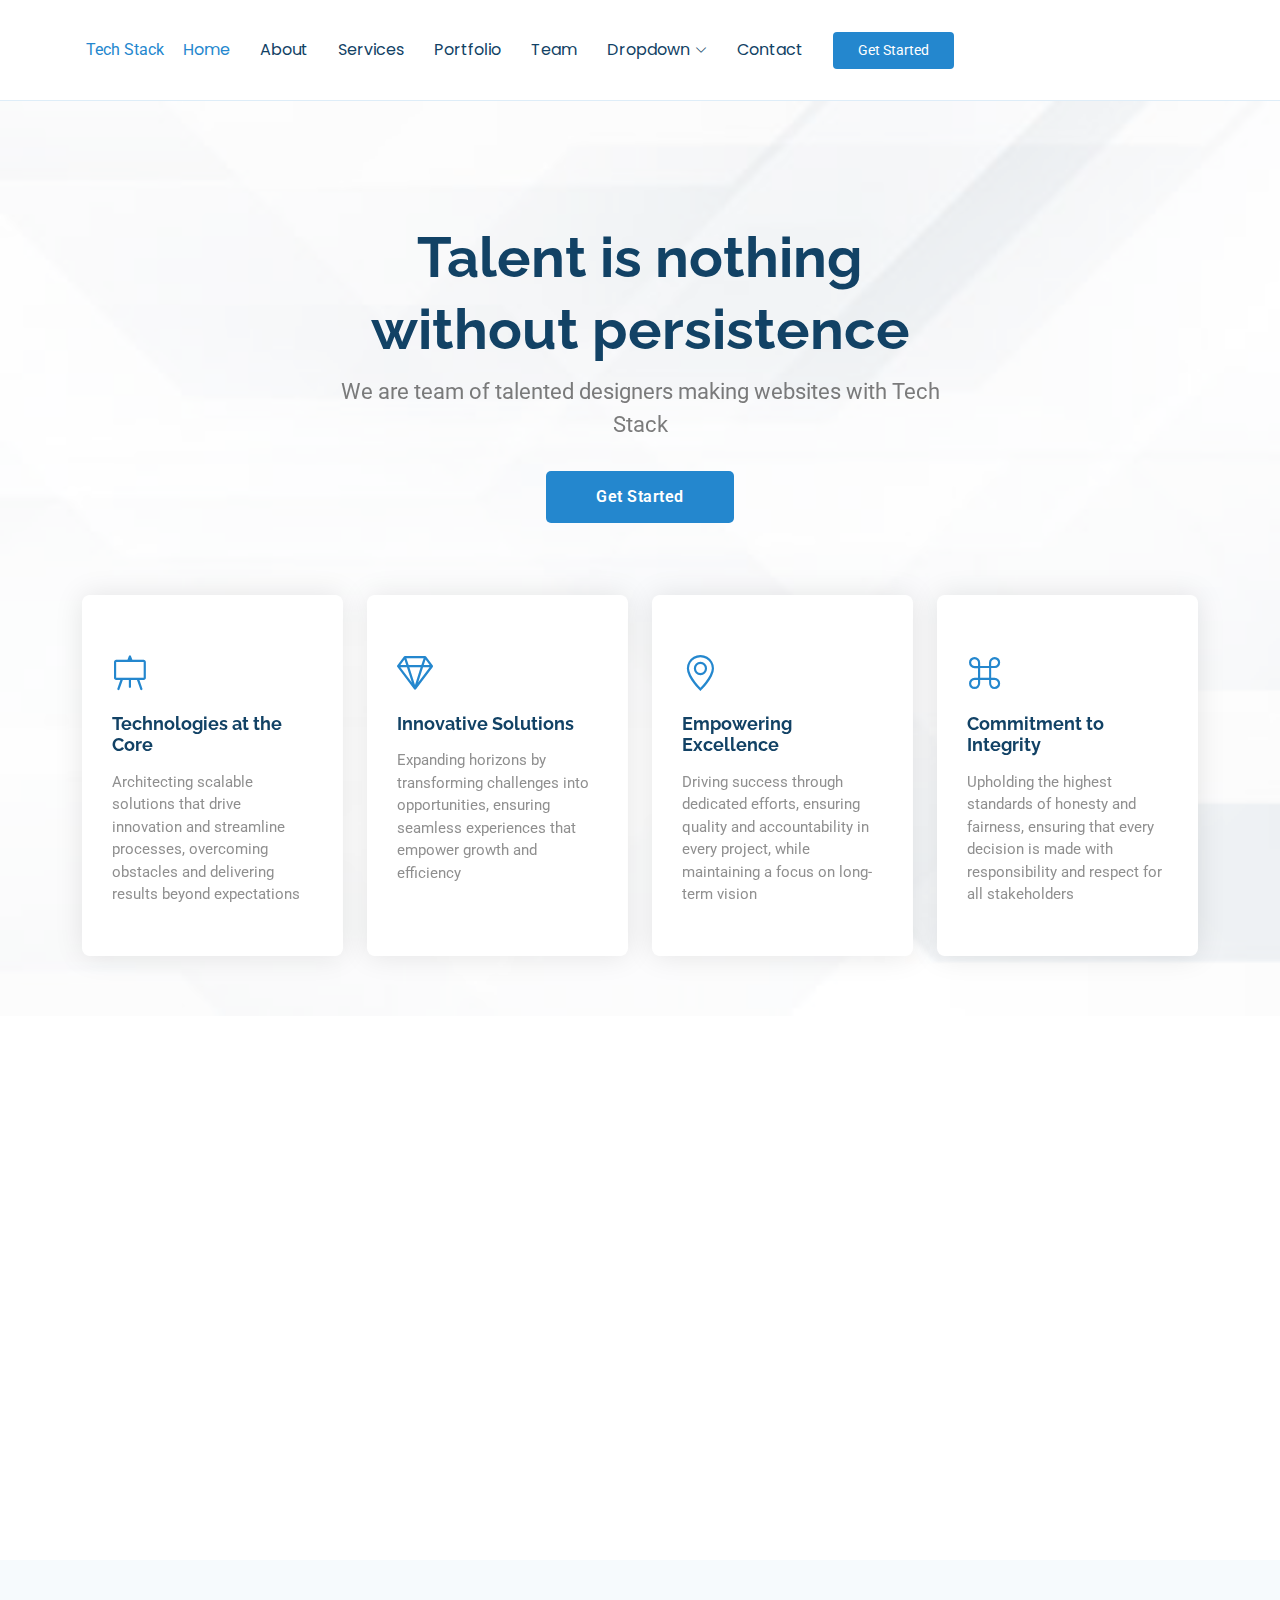
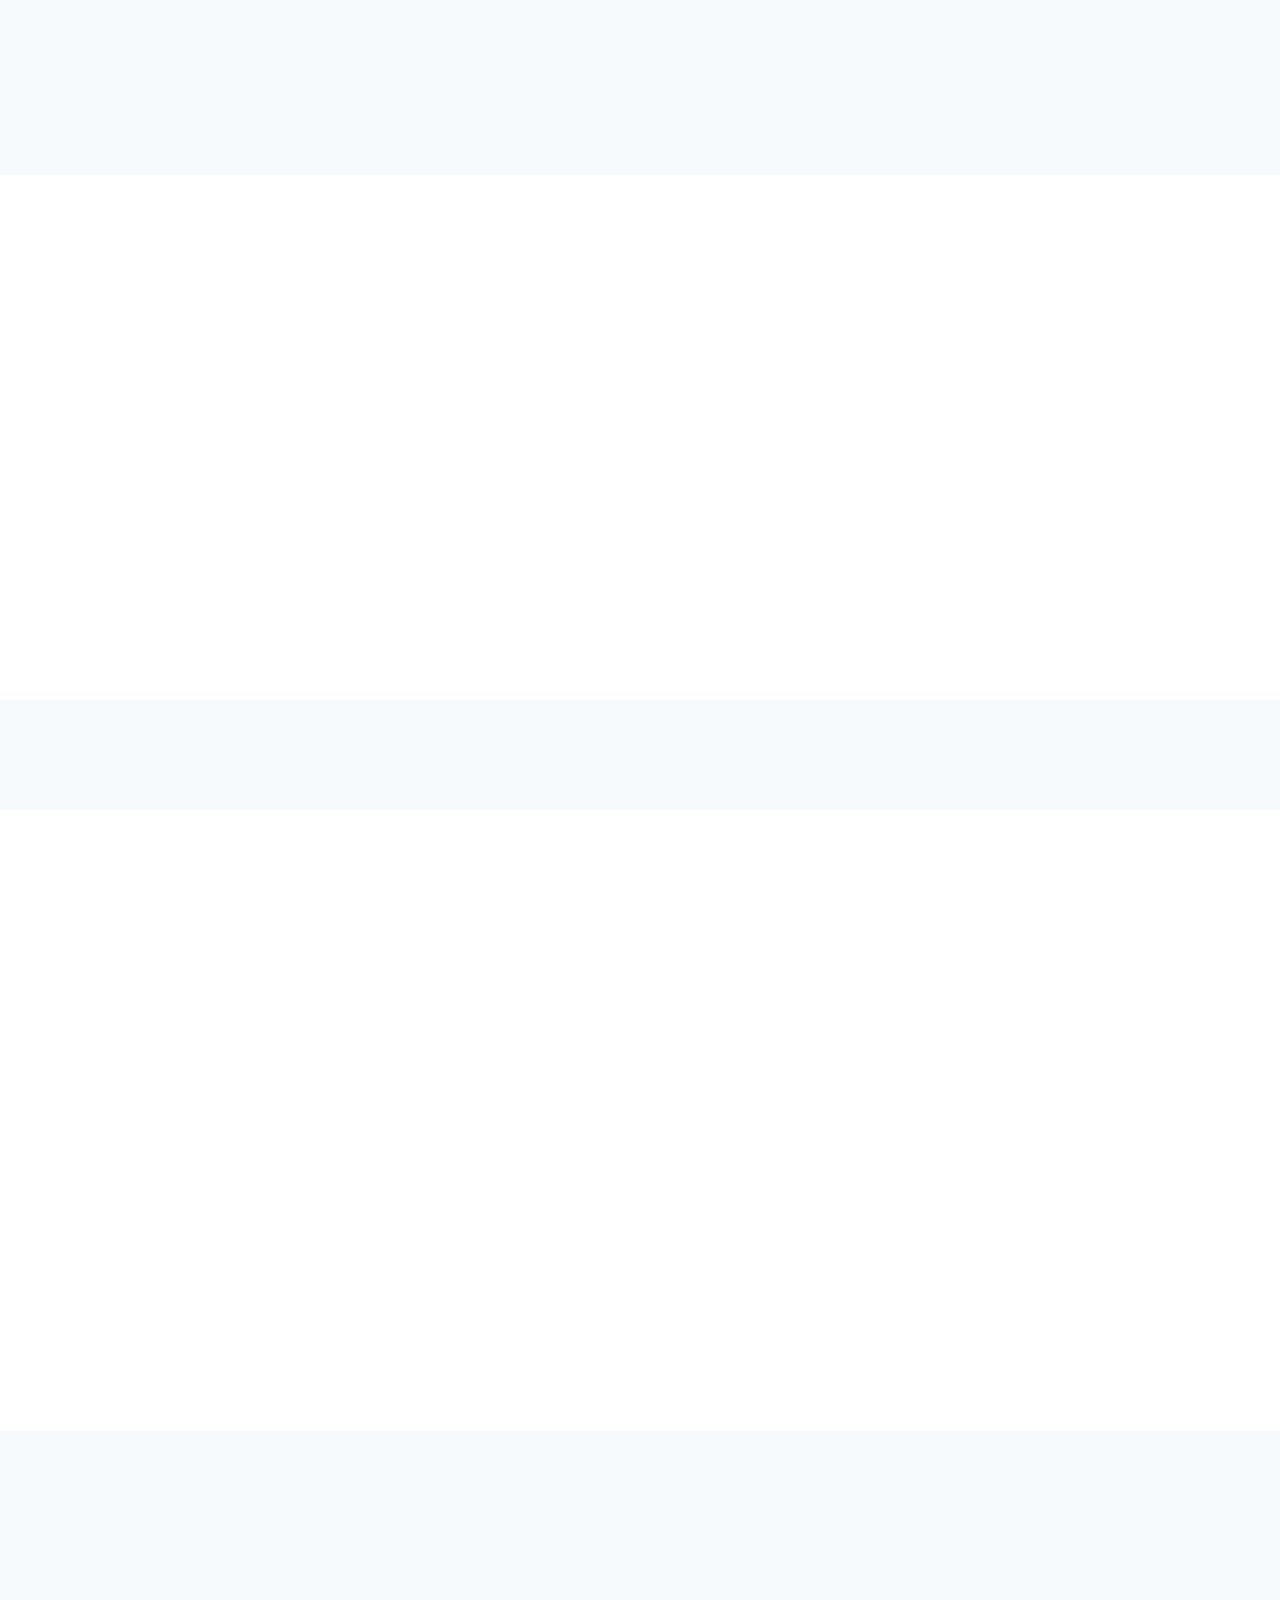
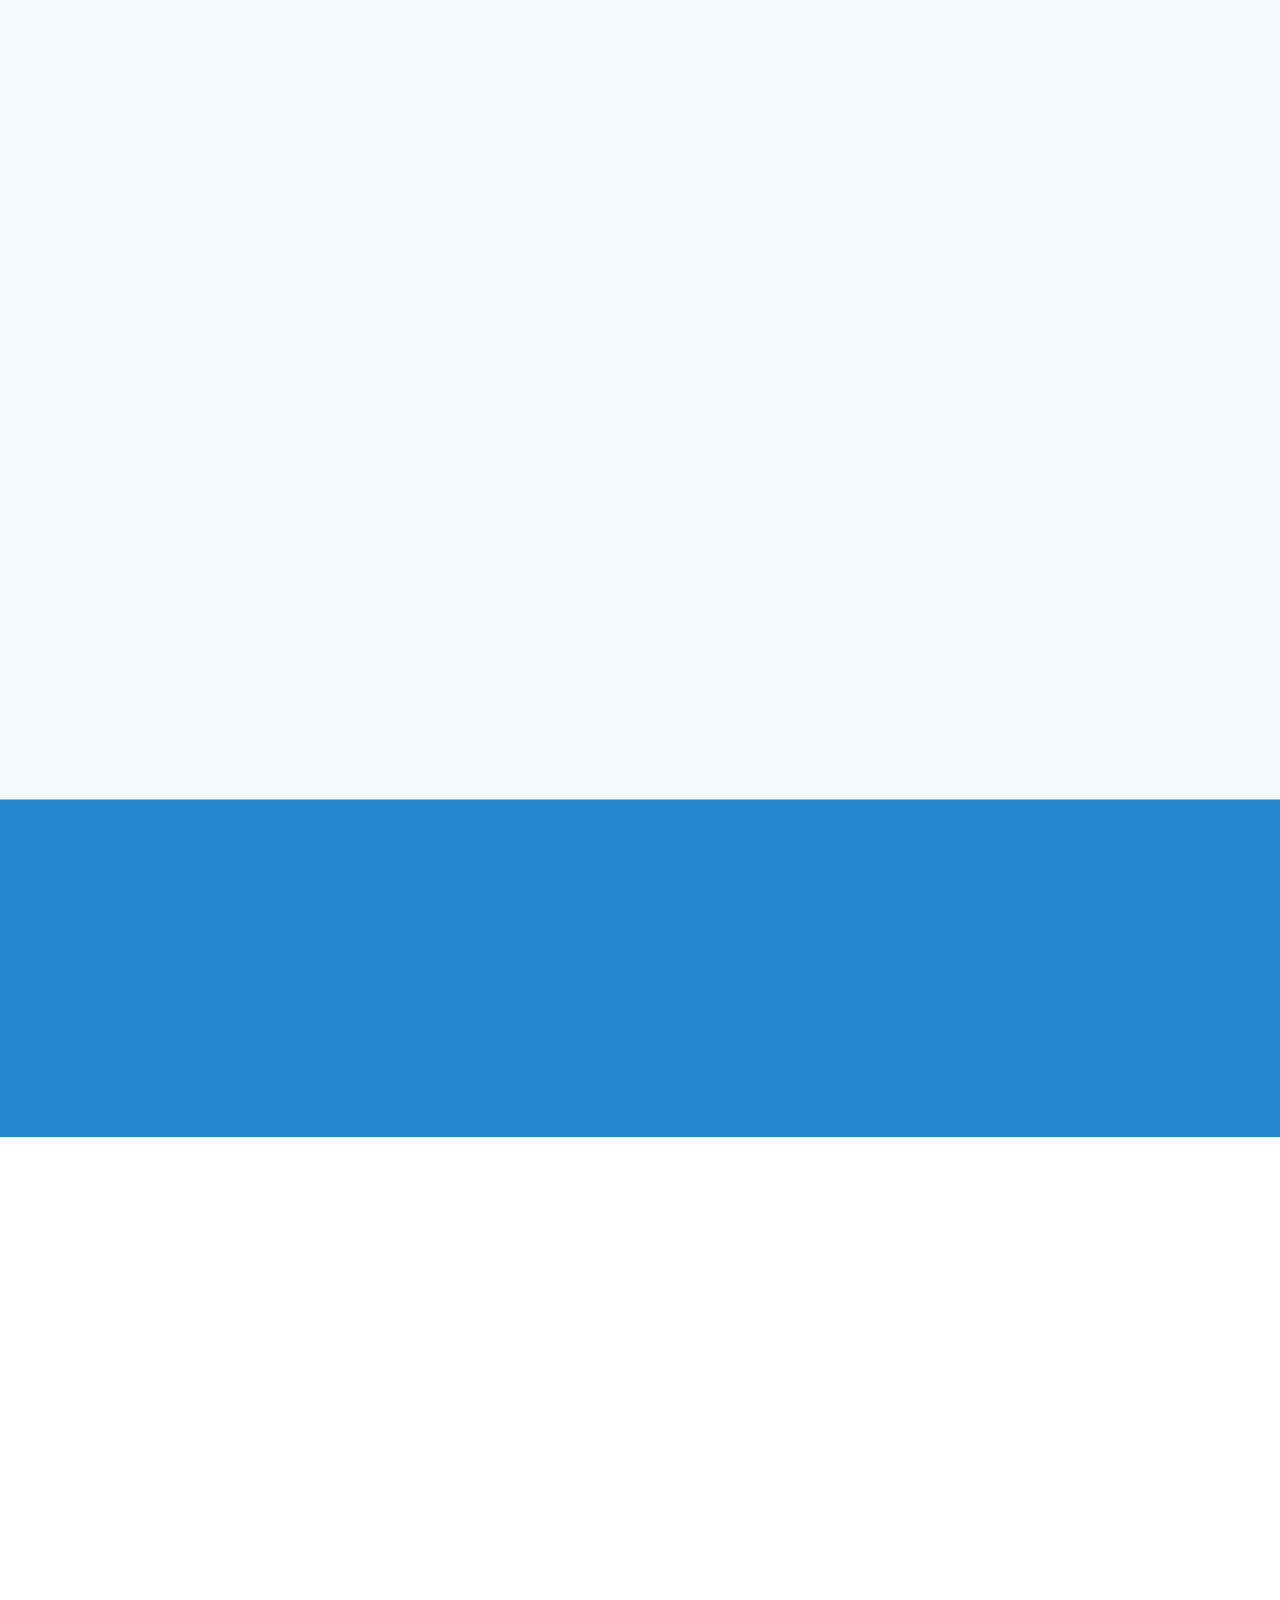
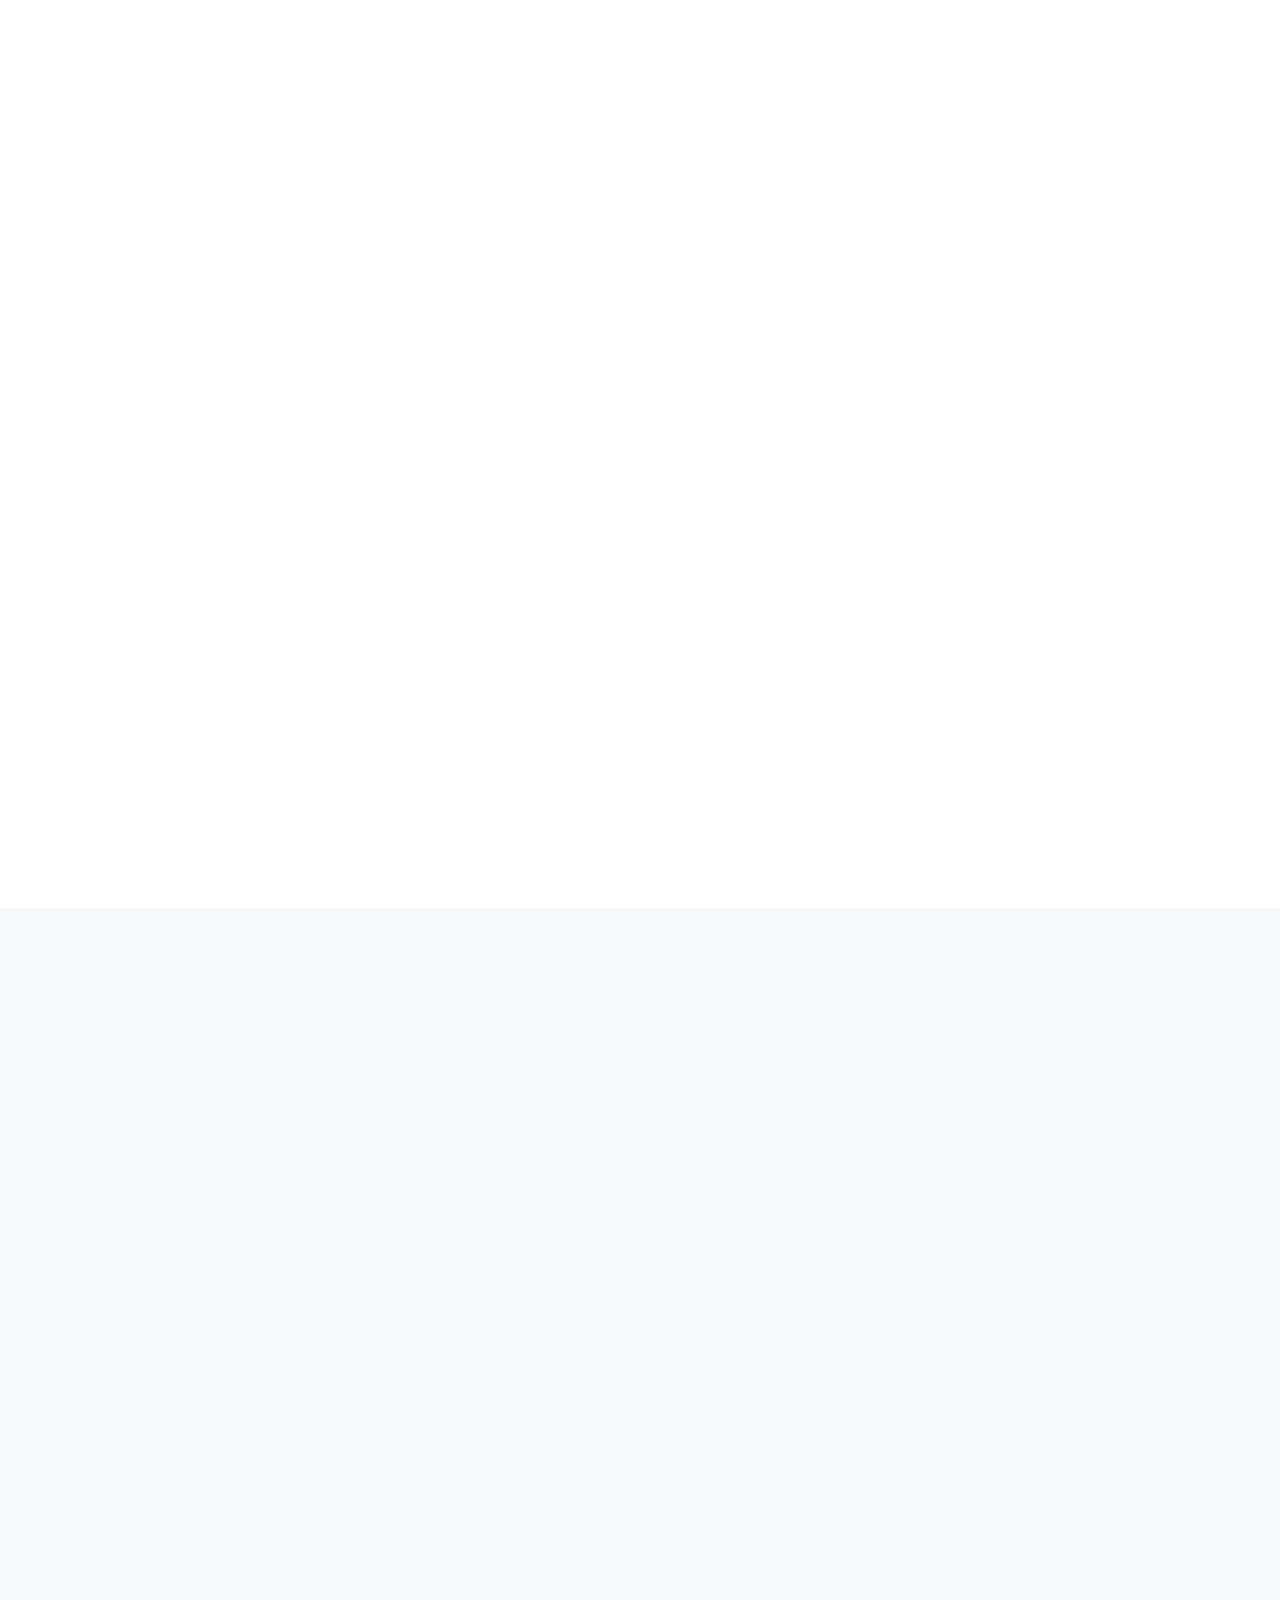
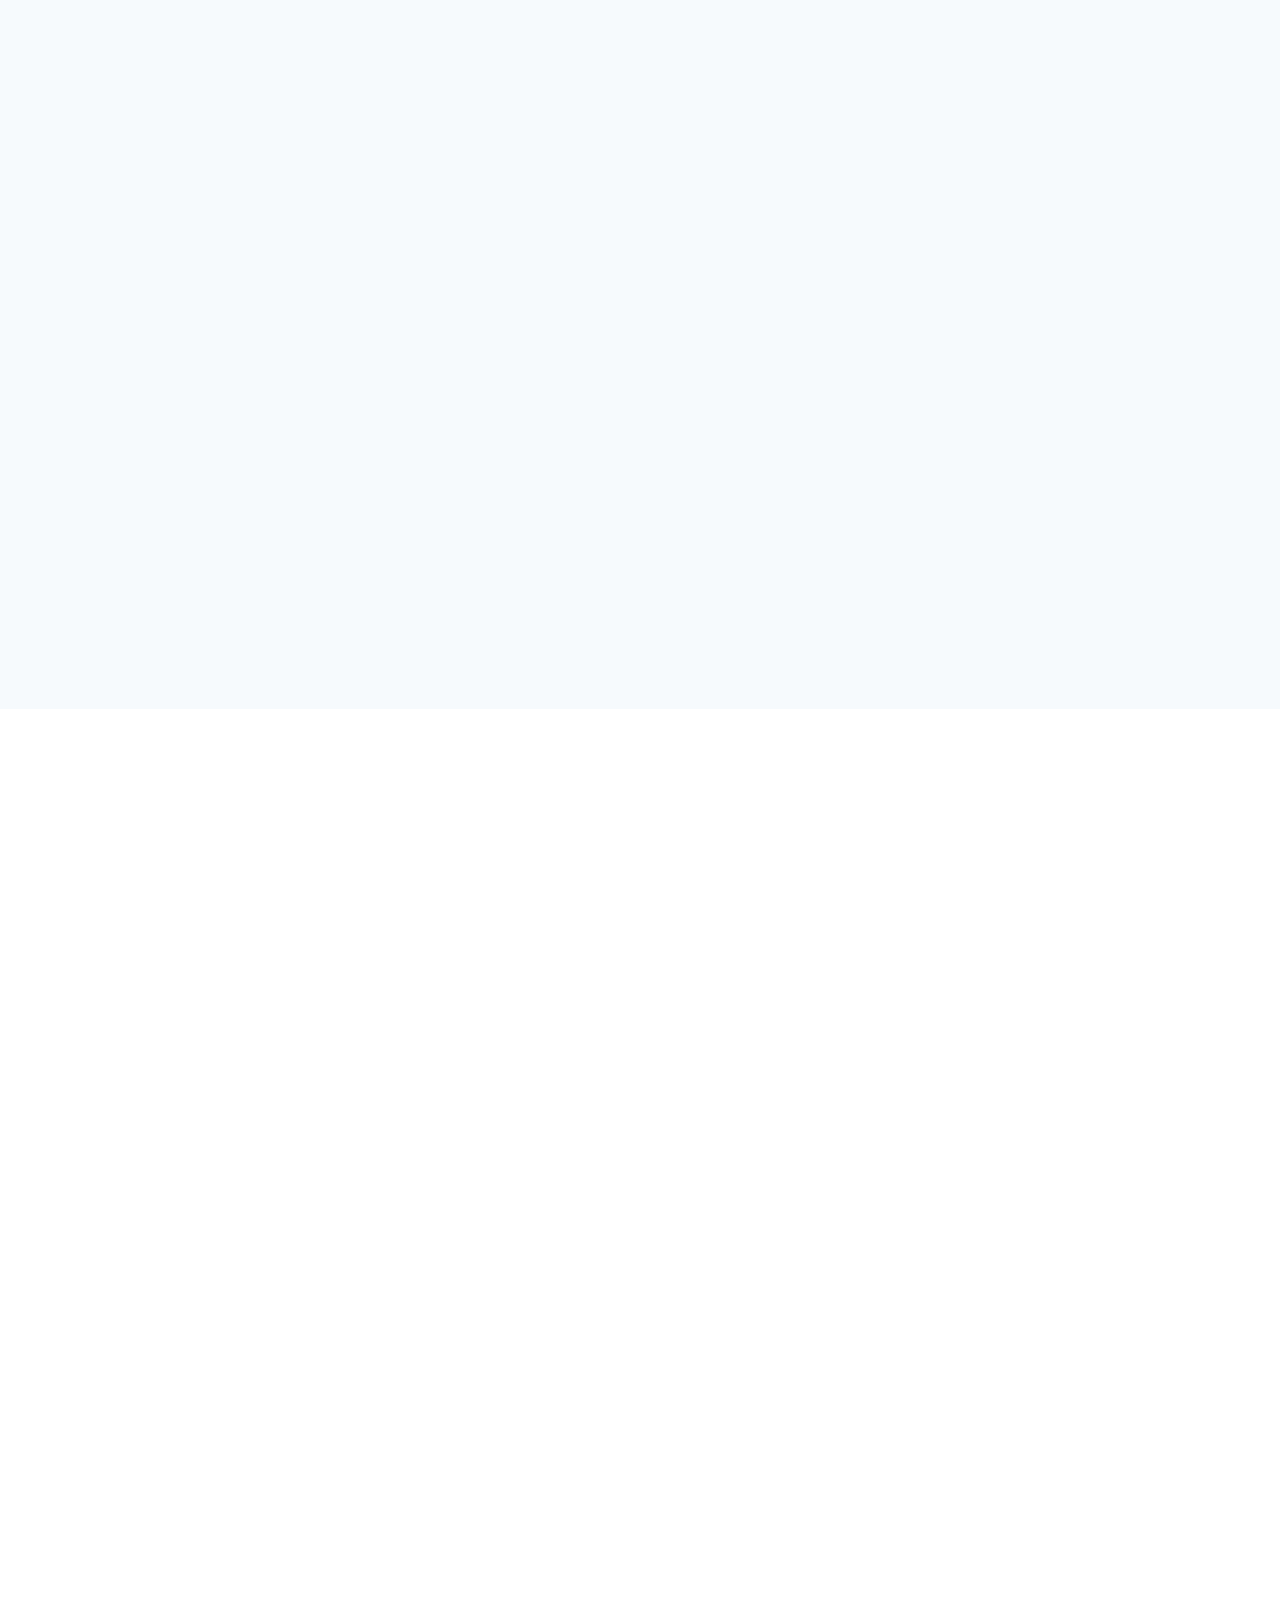
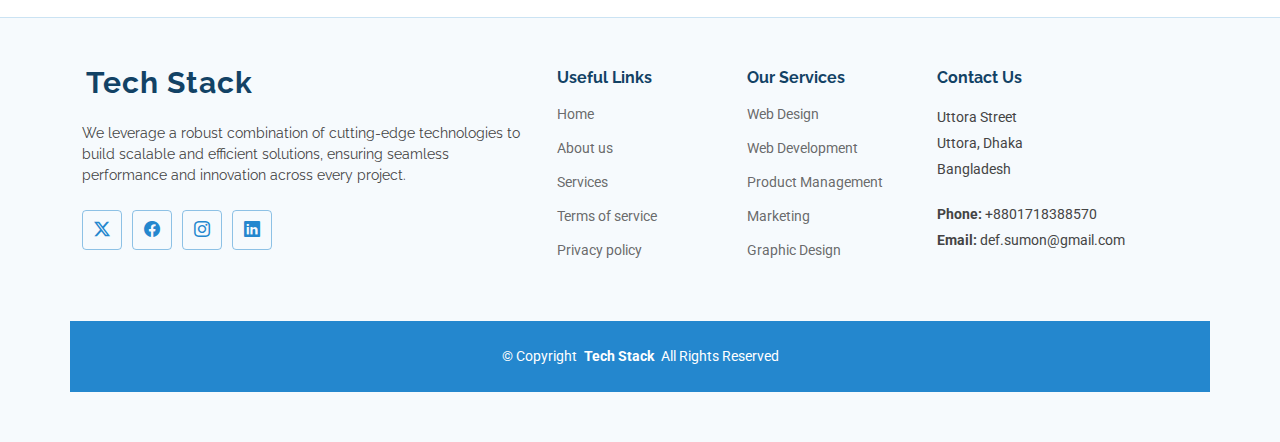
==== commit 4a469a0f: "ss" ====
--- a/index.html
+++ b/index.html
@@ -41,9 +41,8 @@
   <header id="header" class="header d-flex align-items-center sticky-top">
     <div class="container-fluid container-xl position-relative d-flex align-items-center">
 
-      <a href="index.html" class="logo d-flex align-items-center me-auto">
-        <img src="assets/img/logo.png" alt="Tech Stack">
-        <h1 class="sitename">Tech Stack</h1>
+      <a href="index.html" class="logo d-flex align-items-center">
+        <span class="px-1">Tech Stack</span>
       </a>
       
 
@@ -737,8 +736,8 @@
 
       <!-- Section Title -->
       <div class="container section-title" data-aos="fade-up">
-        <h2>Frequently Asked Questions</h2>
-        <p>Necessitatibus eius consequatur ex aliquid fuga eum quidem sint consectetur velit</p>
+        <h2>FAQ</h2>
+        <p>Find answers to the most common inquiries about our services, solutions, and processes. We're here to help clarify any questions you may have</p>
       </div><!-- End Section Title -->
 
       <div class="container">
@@ -750,49 +749,49 @@
             <div class="faq-container">
 
               <div class="faq-item faq-active">
-                <h3>Non consectetur a erat nam at lectus urna duis?</h3>
+                <h3>Looking for tailored solutions that truly make an impact?</h3>
                 <div class="faq-content">
-                  <p>Feugiat pretium nibh ipsum consequat. Tempus iaculis urna id volutpat lacus laoreet non curabitur gravida. Venenatis lectus magna fringilla urna porttitor rhoncus dolor purus non.</p>
+                  <p>We combine strategic thinking with creative execution to deliver results that matter. Our approach ensures every project is aligned with your goals, driving success through innovation, precision, and dedication.</p>
                 </div>
                 <i class="faq-toggle bi bi-chevron-right"></i>
               </div><!-- End Faq item-->
 
               <div class="faq-item">
-                <h3>Feugiat scelerisque varius morbi enim nunc faucibus?</h3>
+                <h3>Need a flexible and scalable approach to your business challenges?</h3>
                 <div class="faq-content">
-                  <p>Dolor sit amet consectetur adipiscing elit pellentesque habitant morbi. Id interdum velit laoreet id donec ultrices. Fringilla phasellus faucibus scelerisque eleifend donec pretium. Est pellentesque elit ullamcorper dignissim. Mauris ultrices eros in cursus turpis massa tincidunt dui.</p>
+                  <p>We adapt our strategies to meet your evolving needs, ensuring seamless integration and sustainable growth. With a focus on efficiency and innovation, our solutions are designed to support you every step of the way.</p>
                 </div>
                 <i class="faq-toggle bi bi-chevron-right"></i>
               </div><!-- End Faq item-->
 
               <div class="faq-item">
-                <h3>Dolor sit amet consectetur adipiscing elit pellentesque?</h3>
+                <h3>Looking to optimize your processes with precision and innovation?</h3>
                 <div class="faq-content">
-                  <p>Eleifend mi in nulla posuere sollicitudin aliquam ultrices sagittis orci. Faucibus pulvinar elementum integer enim. Sem nulla pharetra diam sit amet nisl suscipit. Rutrum tellus pellentesque eu tincidunt. Lectus urna duis convallis convallis tellus. Urna molestie at elementum eu facilisis sed odio morbi quis</p>
+                  <p>Our solutions are crafted to enhance efficiency, ensuring seamless integration and scalability. With a focus on quality and continuous improvement, we empower your business to thrive in an ever-evolving landscape.</p>
                 </div>
                 <i class="faq-toggle bi bi-chevron-right"></i>
               </div><!-- End Faq item-->
 
               <div class="faq-item">
-                <h3>Ac odio tempor orci dapibus. Aliquam eleifend mi in nulla?</h3>
+                <h3>Ready to elevate your business to the next level?</h3>
                 <div class="faq-content">
-                  <p>Dolor sit amet consectetur adipiscing elit pellentesque habitant morbi. Id interdum velit laoreet id donec ultrices. Fringilla phasellus faucibus scelerisque eleifend donec pretium. Est pellentesque elit ullamcorper dignissim. Mauris ultrices eros in cursus turpis massa tincidunt dui.</p>
+                  <p>Our expert solutions are designed to streamline your operations and drive growth. By combining innovative strategies with proven methodologies, we ensure your business stays ahead in a competitive market.</p>
                 </div>
                 <i class="faq-toggle bi bi-chevron-right"></i>
               </div><!-- End Faq item-->
 
               <div class="faq-item">
-                <h3>Tempus quam pellentesque nec nam aliquam sem et tortor?</h3>
+                <h3>Looking for efficient and effective solutions tailored to your needs?</h3>
                 <div class="faq-content">
-                  <p>Molestie a iaculis at erat pellentesque adipiscing commodo. Dignissim suspendisse in est ante in. Nunc vel risus commodo viverra maecenas accumsan. Sit amet nisl suscipit adipiscing bibendum est. Purus gravida quis blandit turpis cursus in</p>
+                  <p>We focus on optimizing processes to deliver results that matter. With a commitment to quality and innovation, we ensure that every step of your journey is supported with expertise and precision.</p>
                 </div>
                 <i class="faq-toggle bi bi-chevron-right"></i>
               </div><!-- End Faq item-->
 
               <div class="faq-item">
-                <h3>Perspiciatis quod quo quos nulla quo illum ullam?</h3>
+                <h3>Seeking reliable solutions to complex challenges?</h3>
                 <div class="faq-content">
-                  <p>Enim ea facilis quaerat voluptas quidem et dolorem. Quis et consequatur non sed in suscipit sequi. Distinctio ipsam dolore et.</p>
+                  <p>We focus on understanding your needs deeply, providing clear, actionable solutions that address every aspect of the problem. With a commitment to excellence, we ensure smooth execution and lasting results.</p>
                 </div>
                 <i class="faq-toggle bi bi-chevron-right"></i>
               </div><!-- End Faq item-->
@@ -899,7 +898,7 @@
           <a href="index.html" class="logo d-flex align-items-center">
             <span class="px-1">Tech Stack</span>
           </a>
-          <p>Cras fermentum odio eu feugiat lide par naso tierra. Justo eget nada terra videa magna derita valies darta donna mare fermentum iaculis eu non diam phasellus.</p>
+          <p>We leverage a robust combination of cutting-edge technologies to build scalable and efficient solutions, ensuring seamless performance and innovation across every project.</p>
           <div class="social-links d-flex mt-4">
             <a href=""><i class="bi bi-twitter-x"></i></a>
             <a href=""><i class="bi bi-facebook"></i></a>
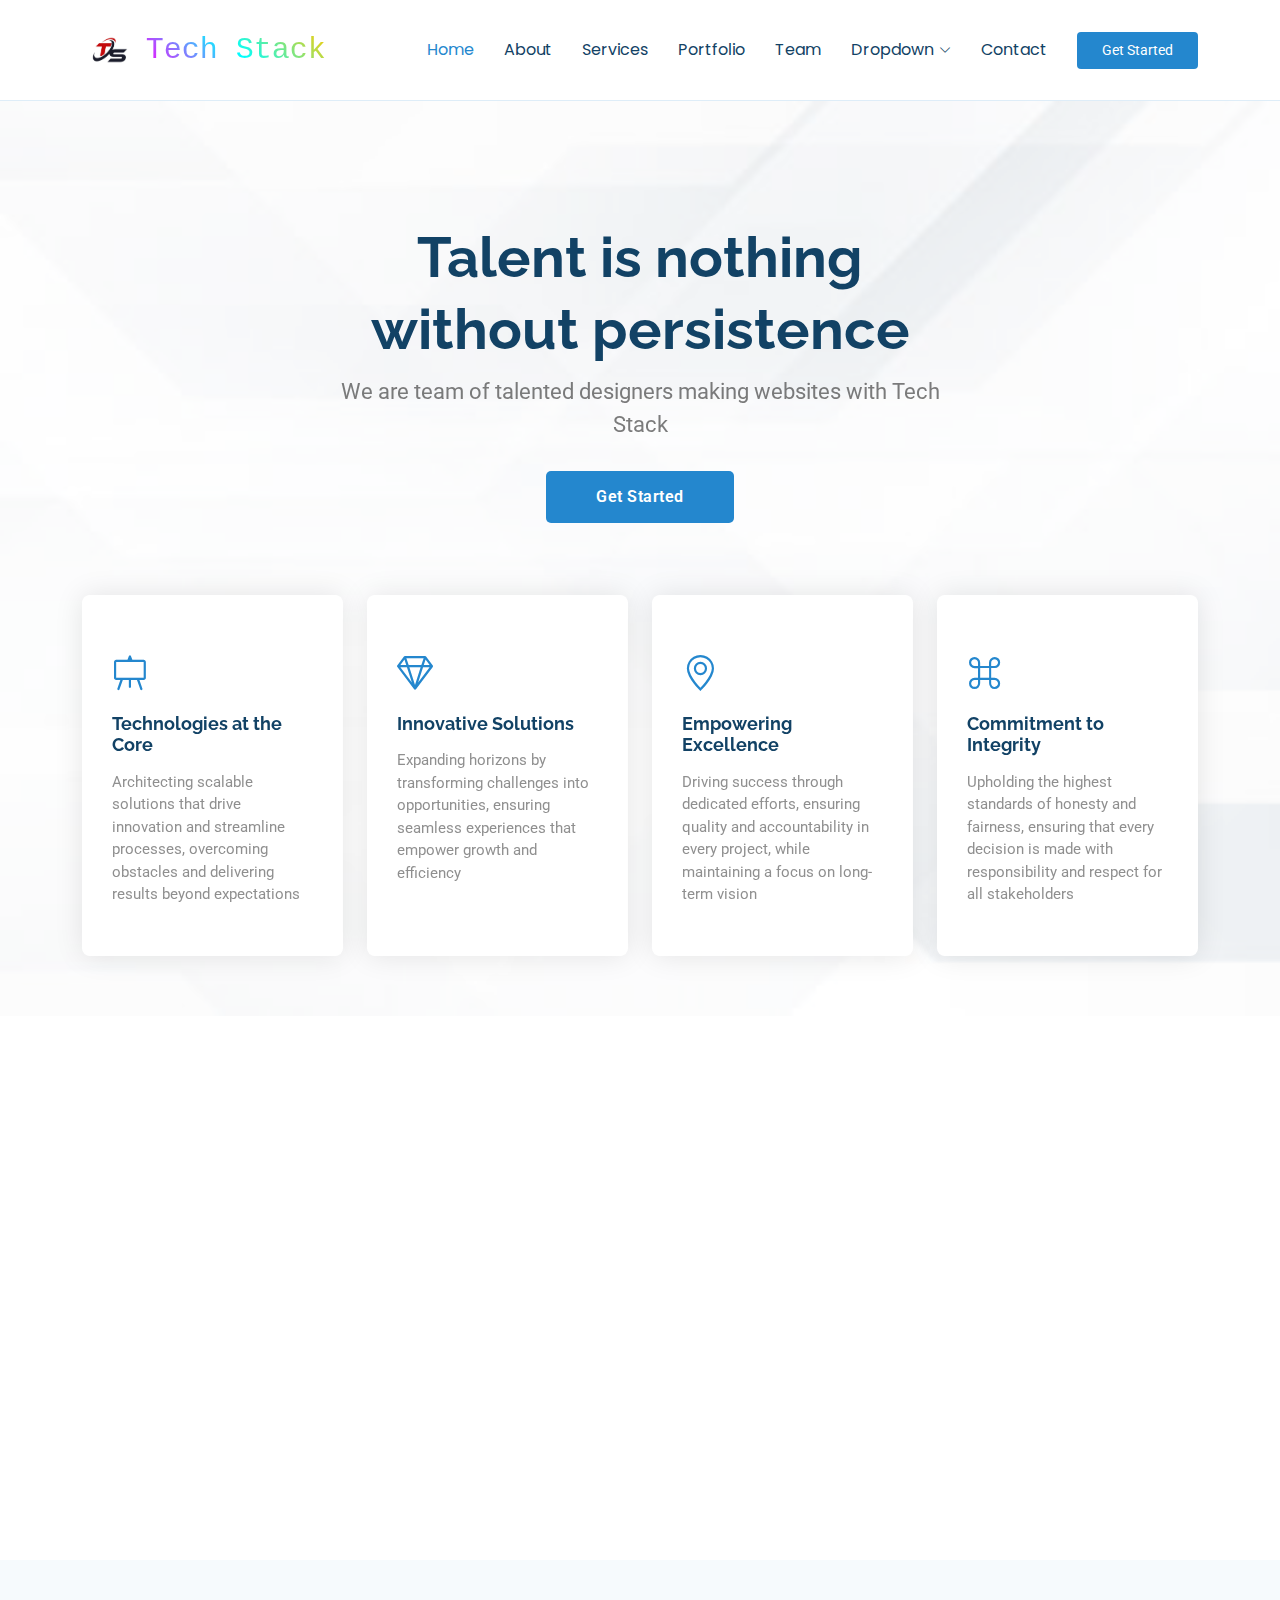
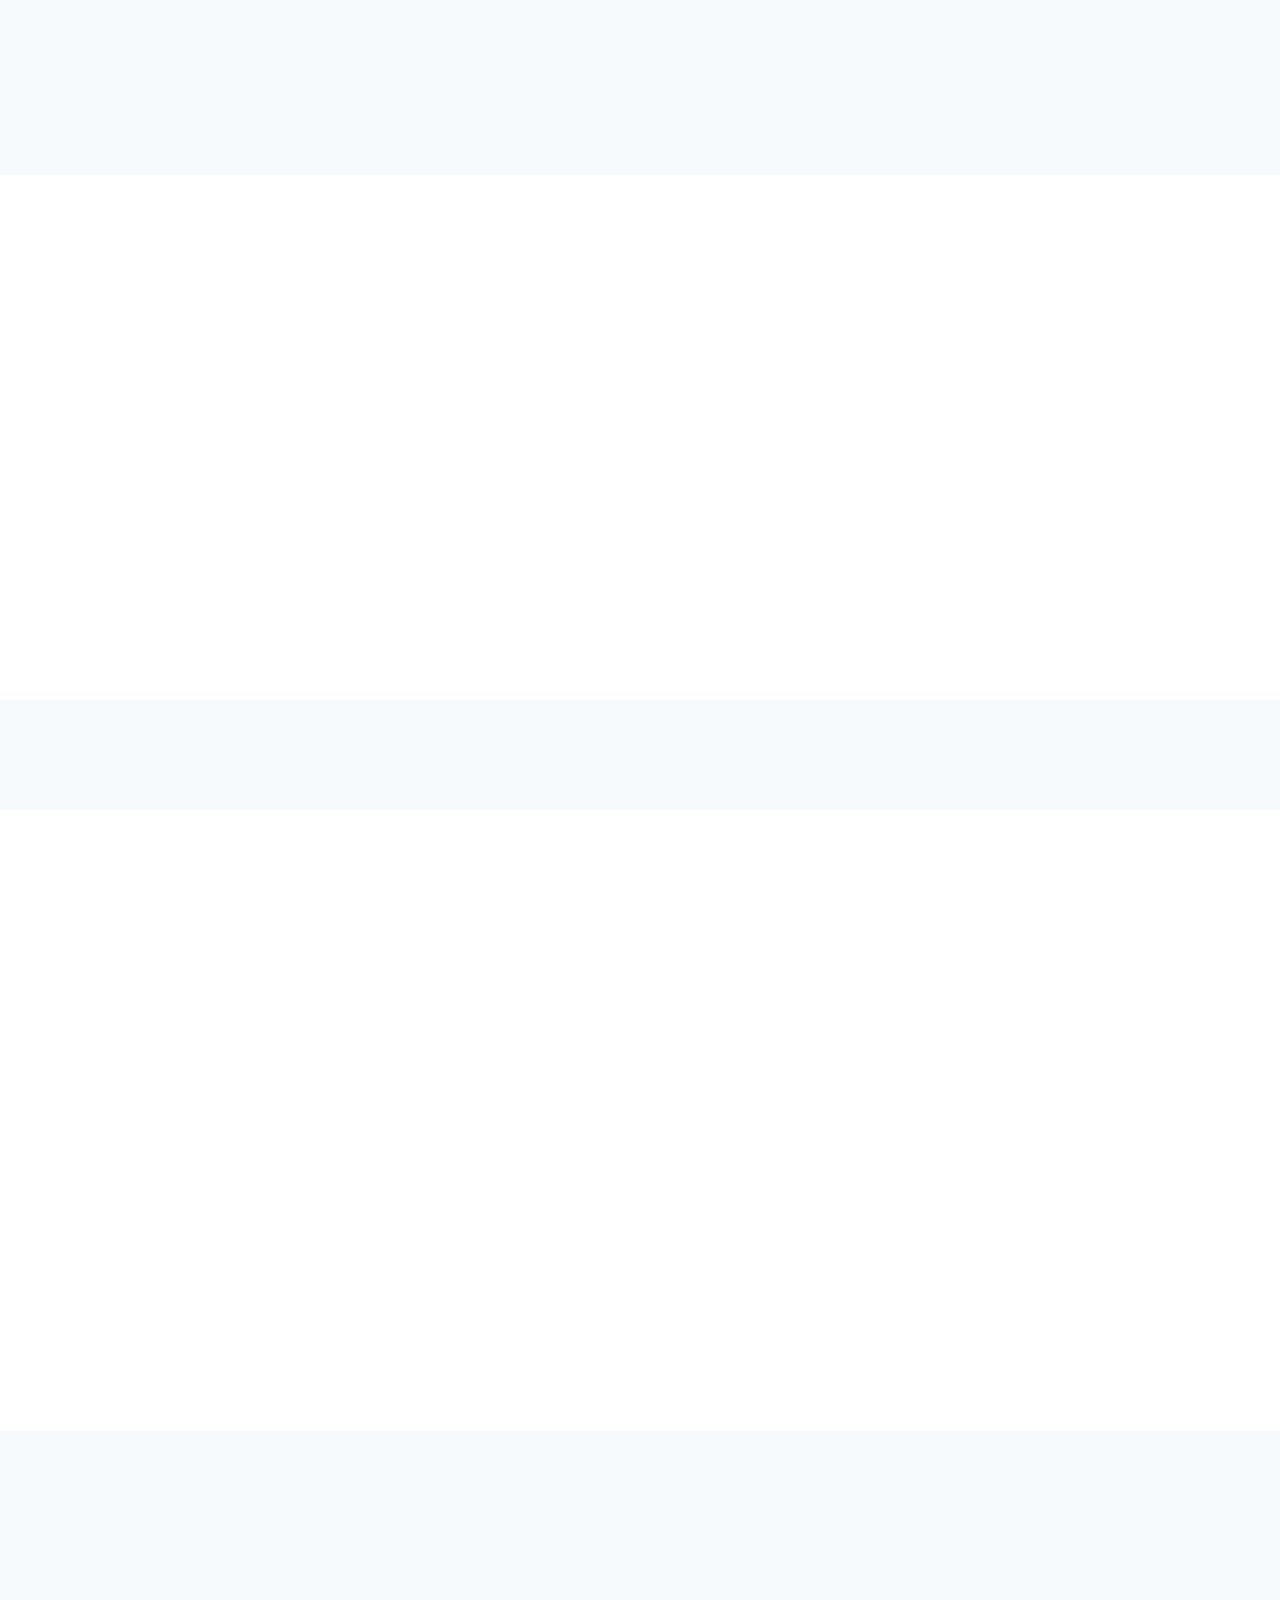
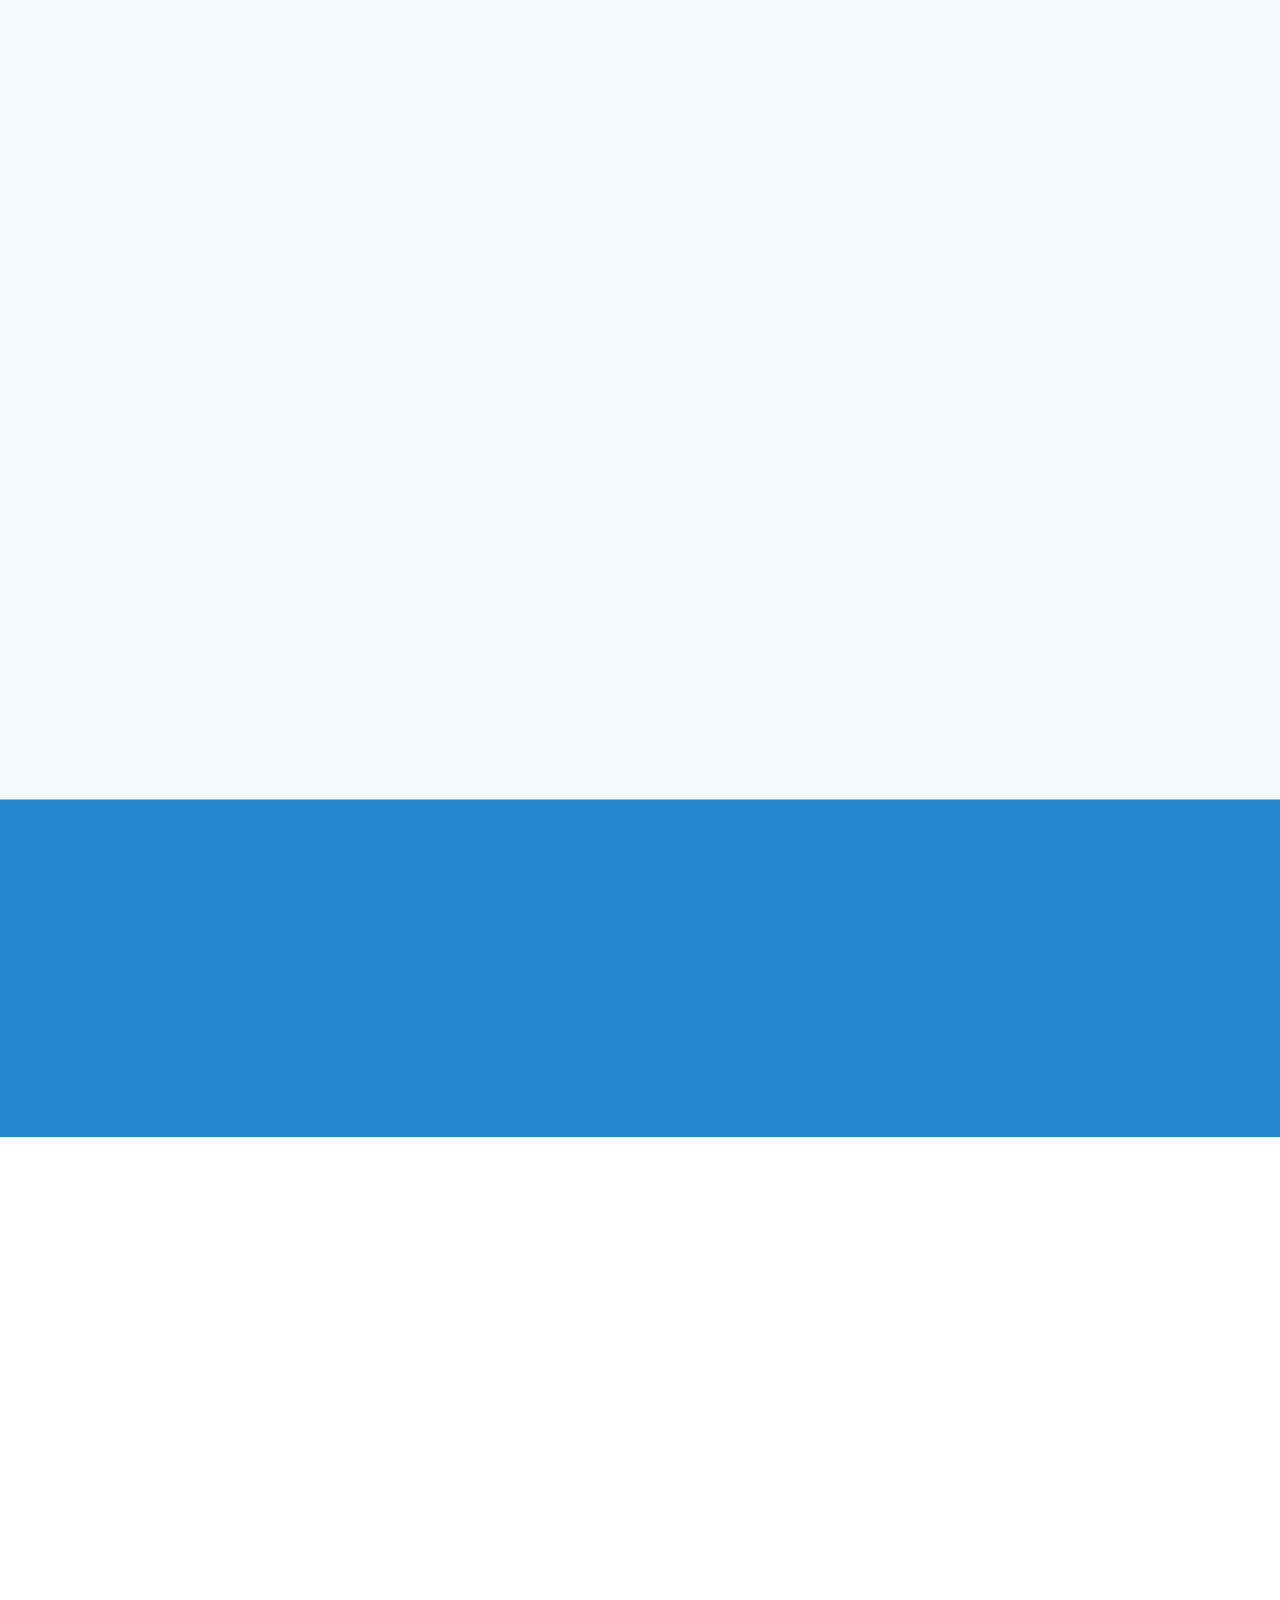
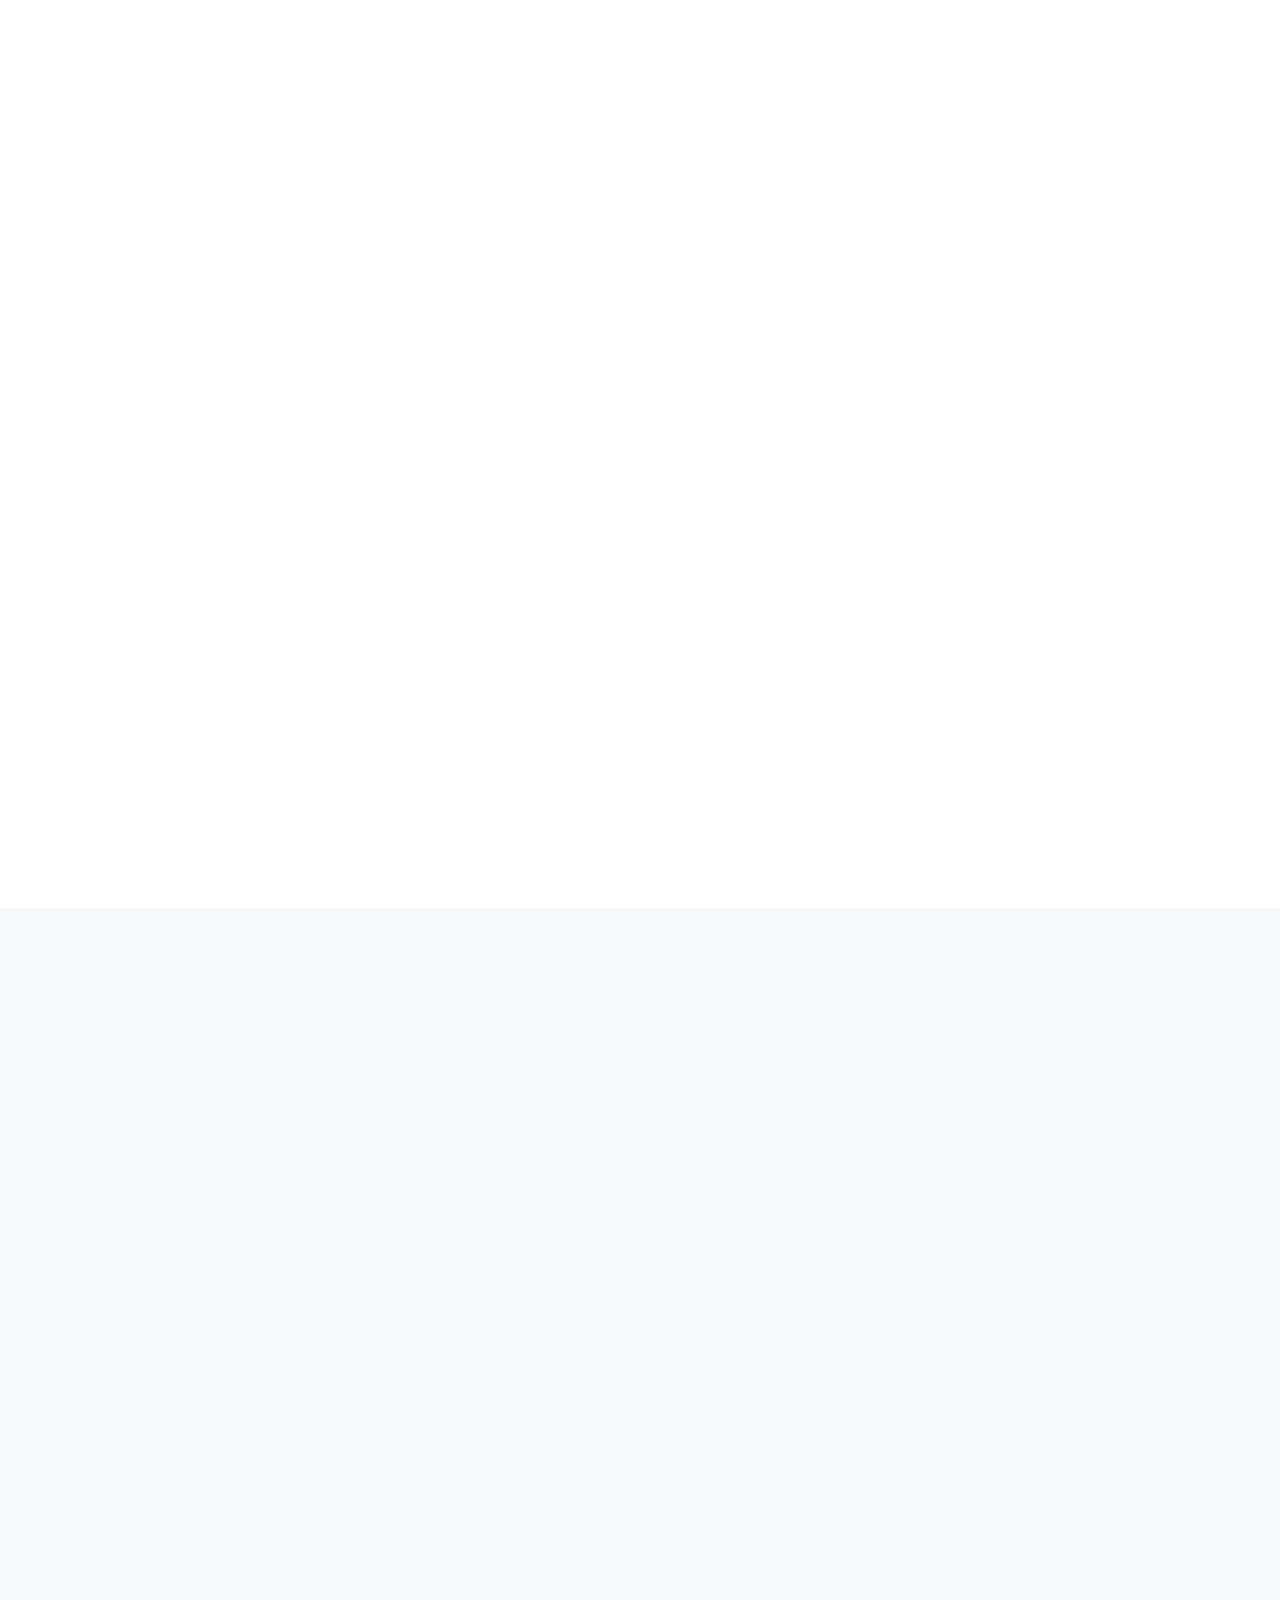
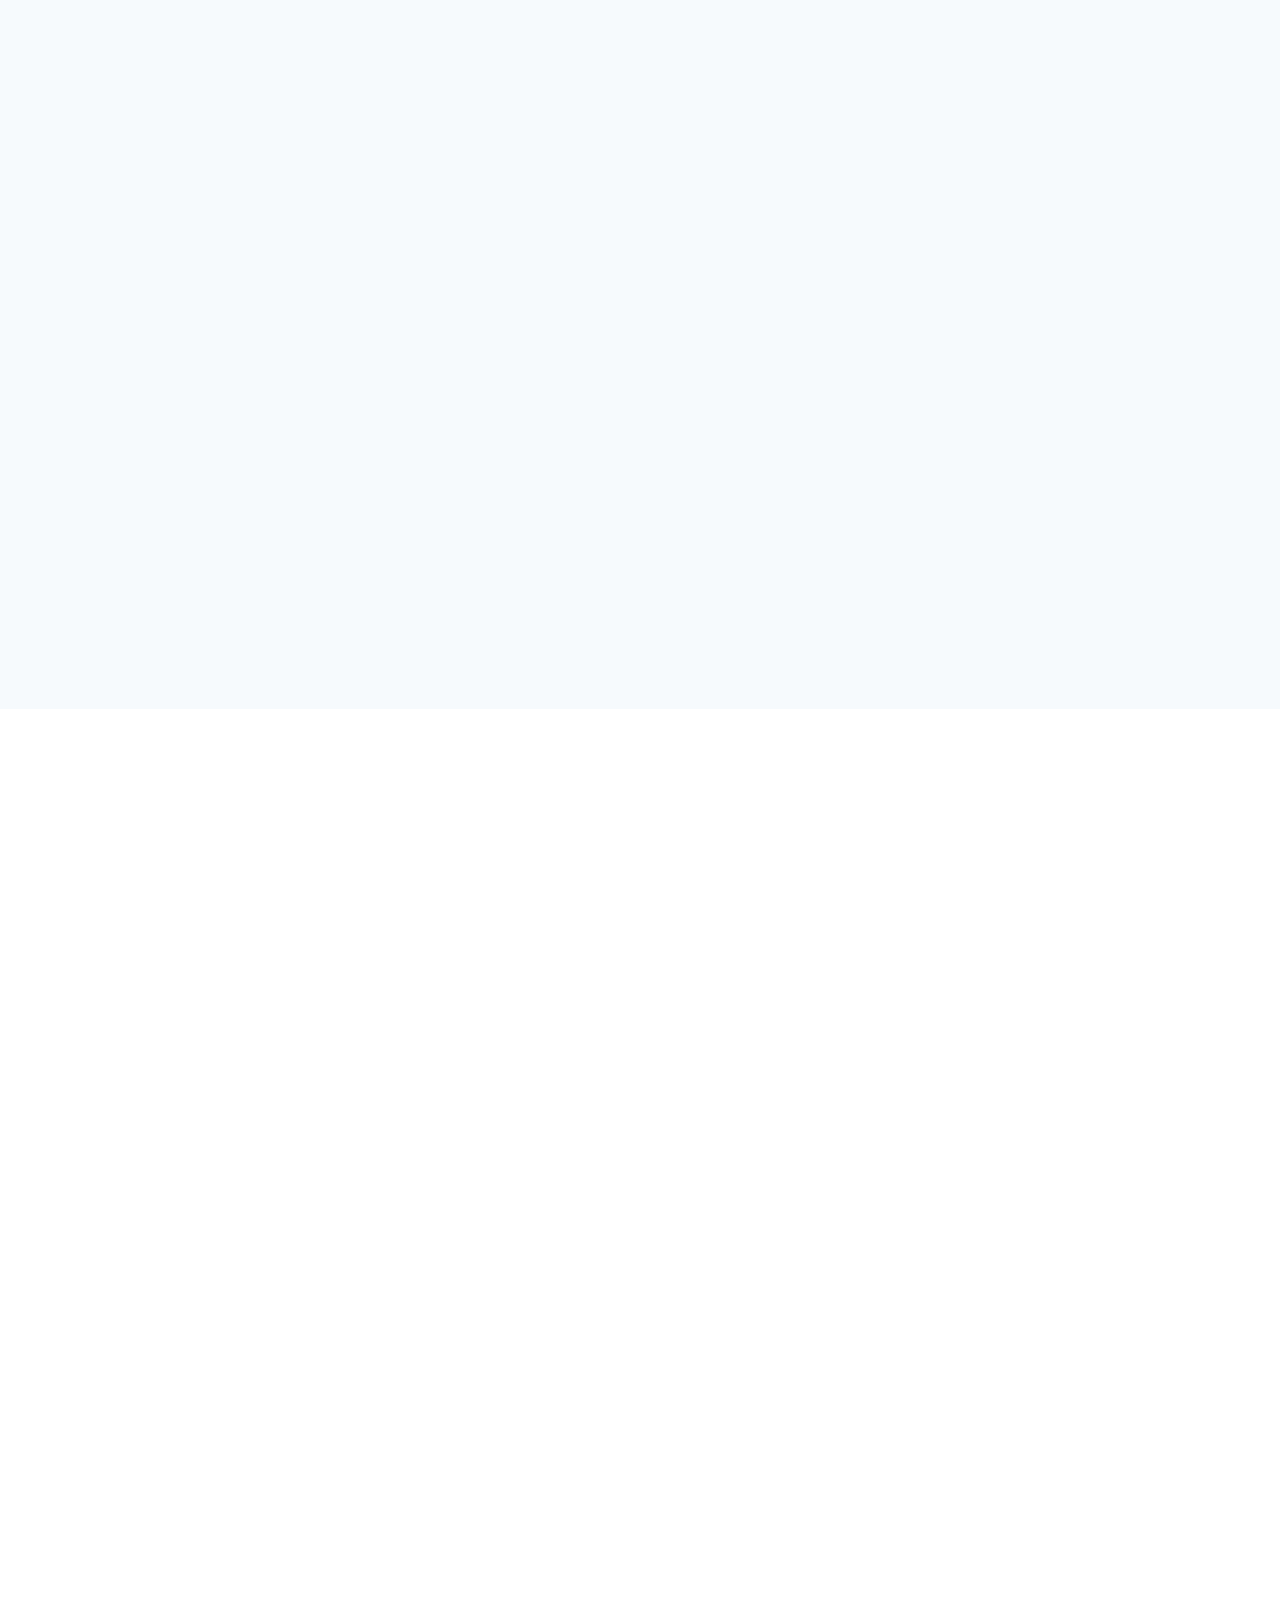
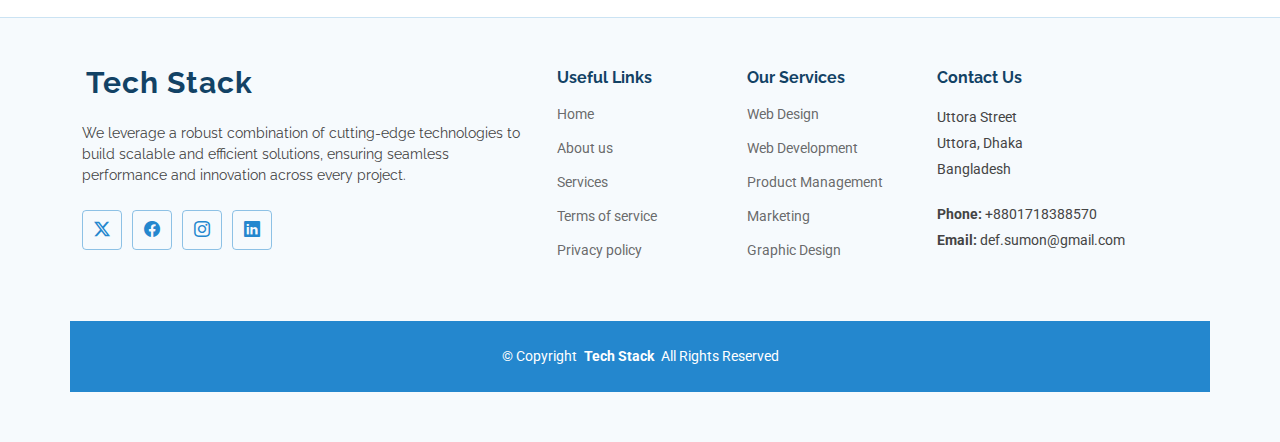
==== commit f78dc266: "gfd" ====
--- a/index.html
+++ b/index.html
@@ -41,8 +41,9 @@
   <header id="header" class="header d-flex align-items-center sticky-top">
     <div class="container-fluid container-xl position-relative d-flex align-items-center">
 
-      <a href="index.html" class="logo d-flex align-items-center">
-        <span class="px-1">Tech Stack</span>
+      <a href="index.html" class="logo d-flex align-items-center me-auto">
+        <img src="assets/img/logo.png" alt="Tech Stack">
+        <h1 class="sitename">Tech Stack</h1>
       </a>
       
 
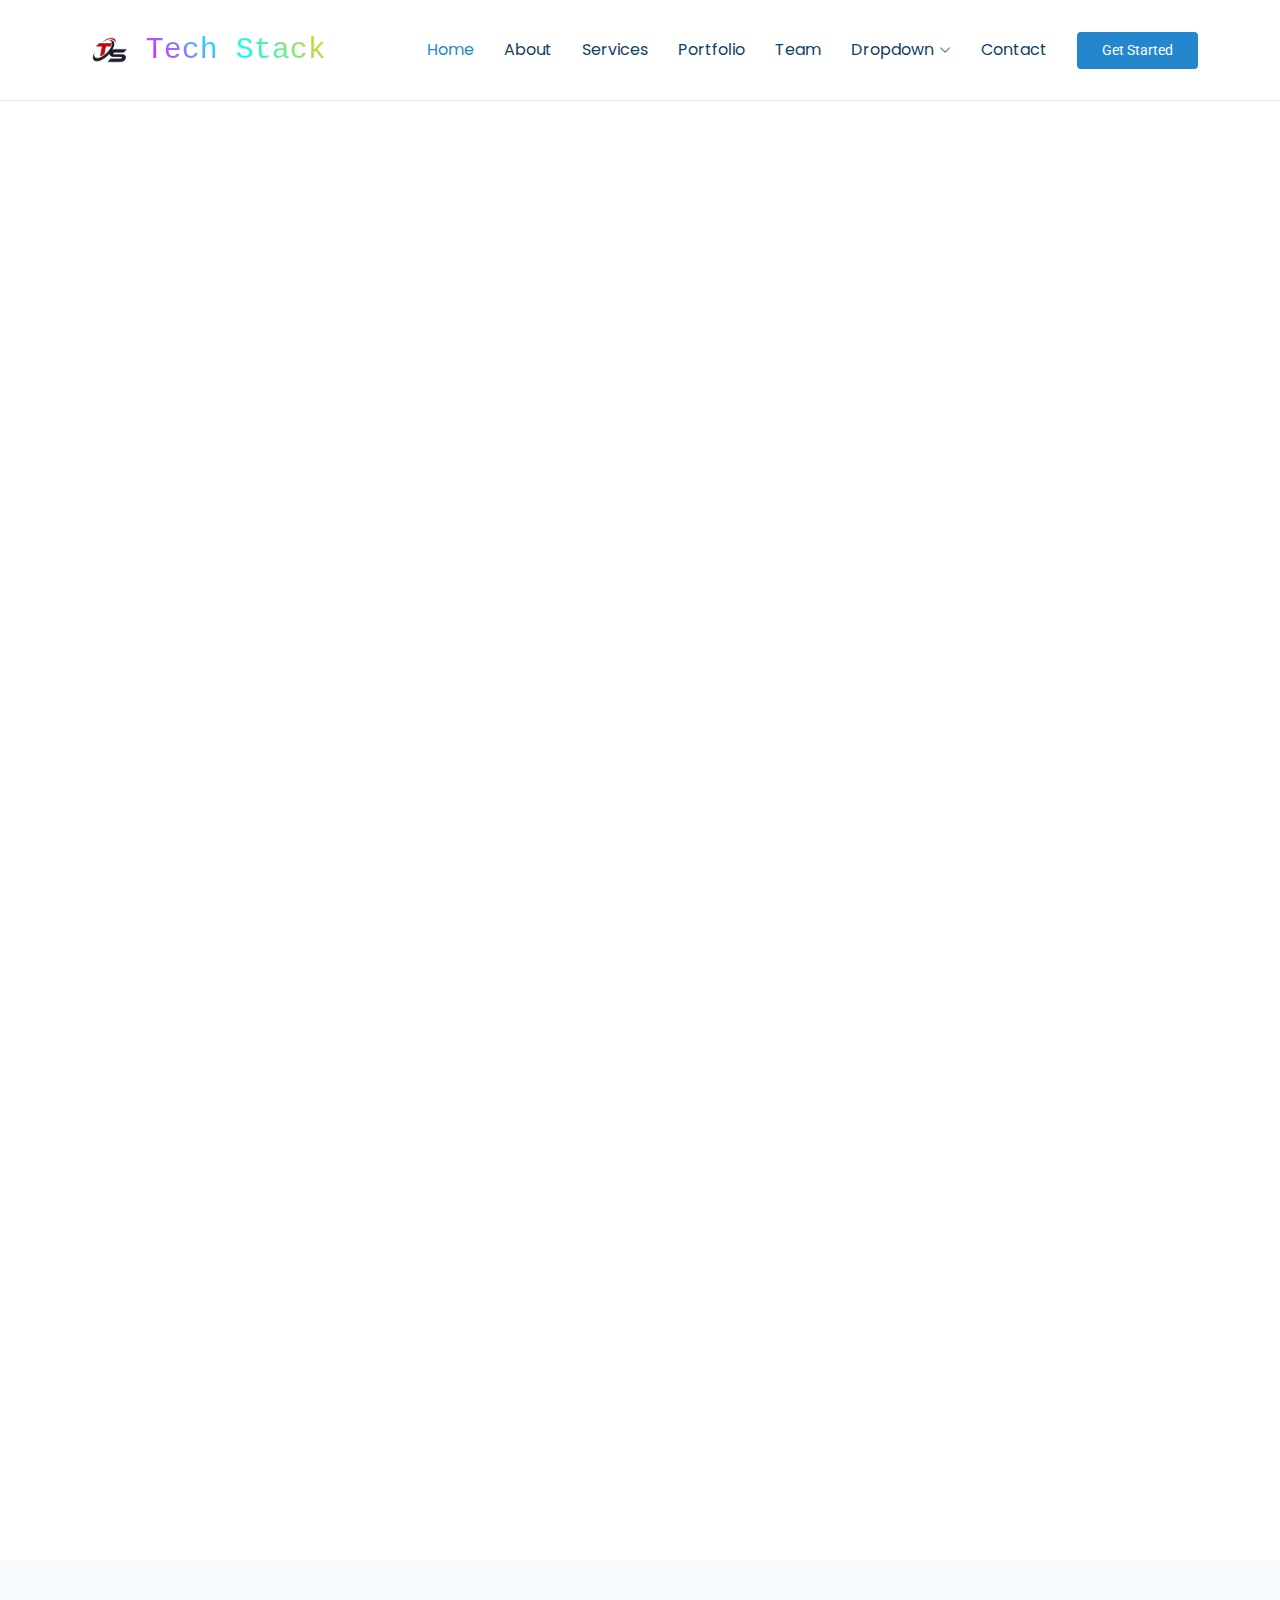
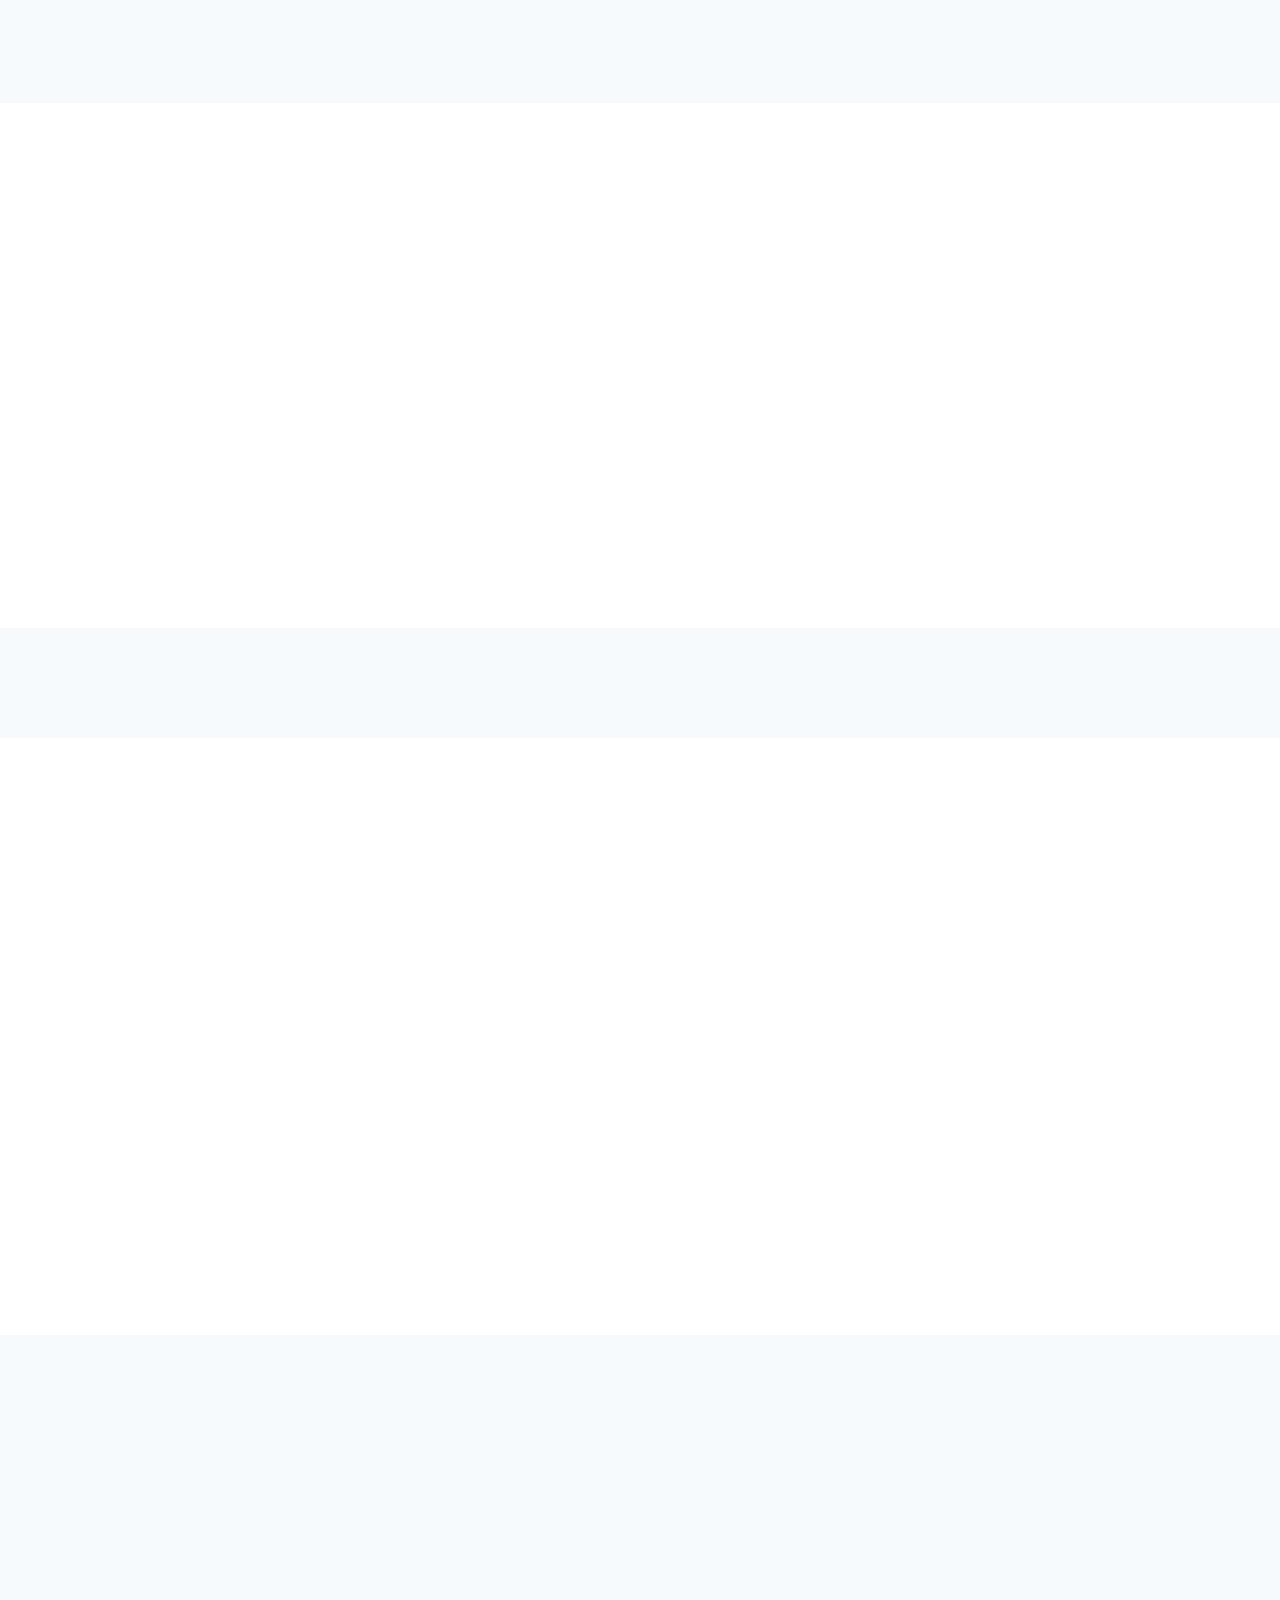
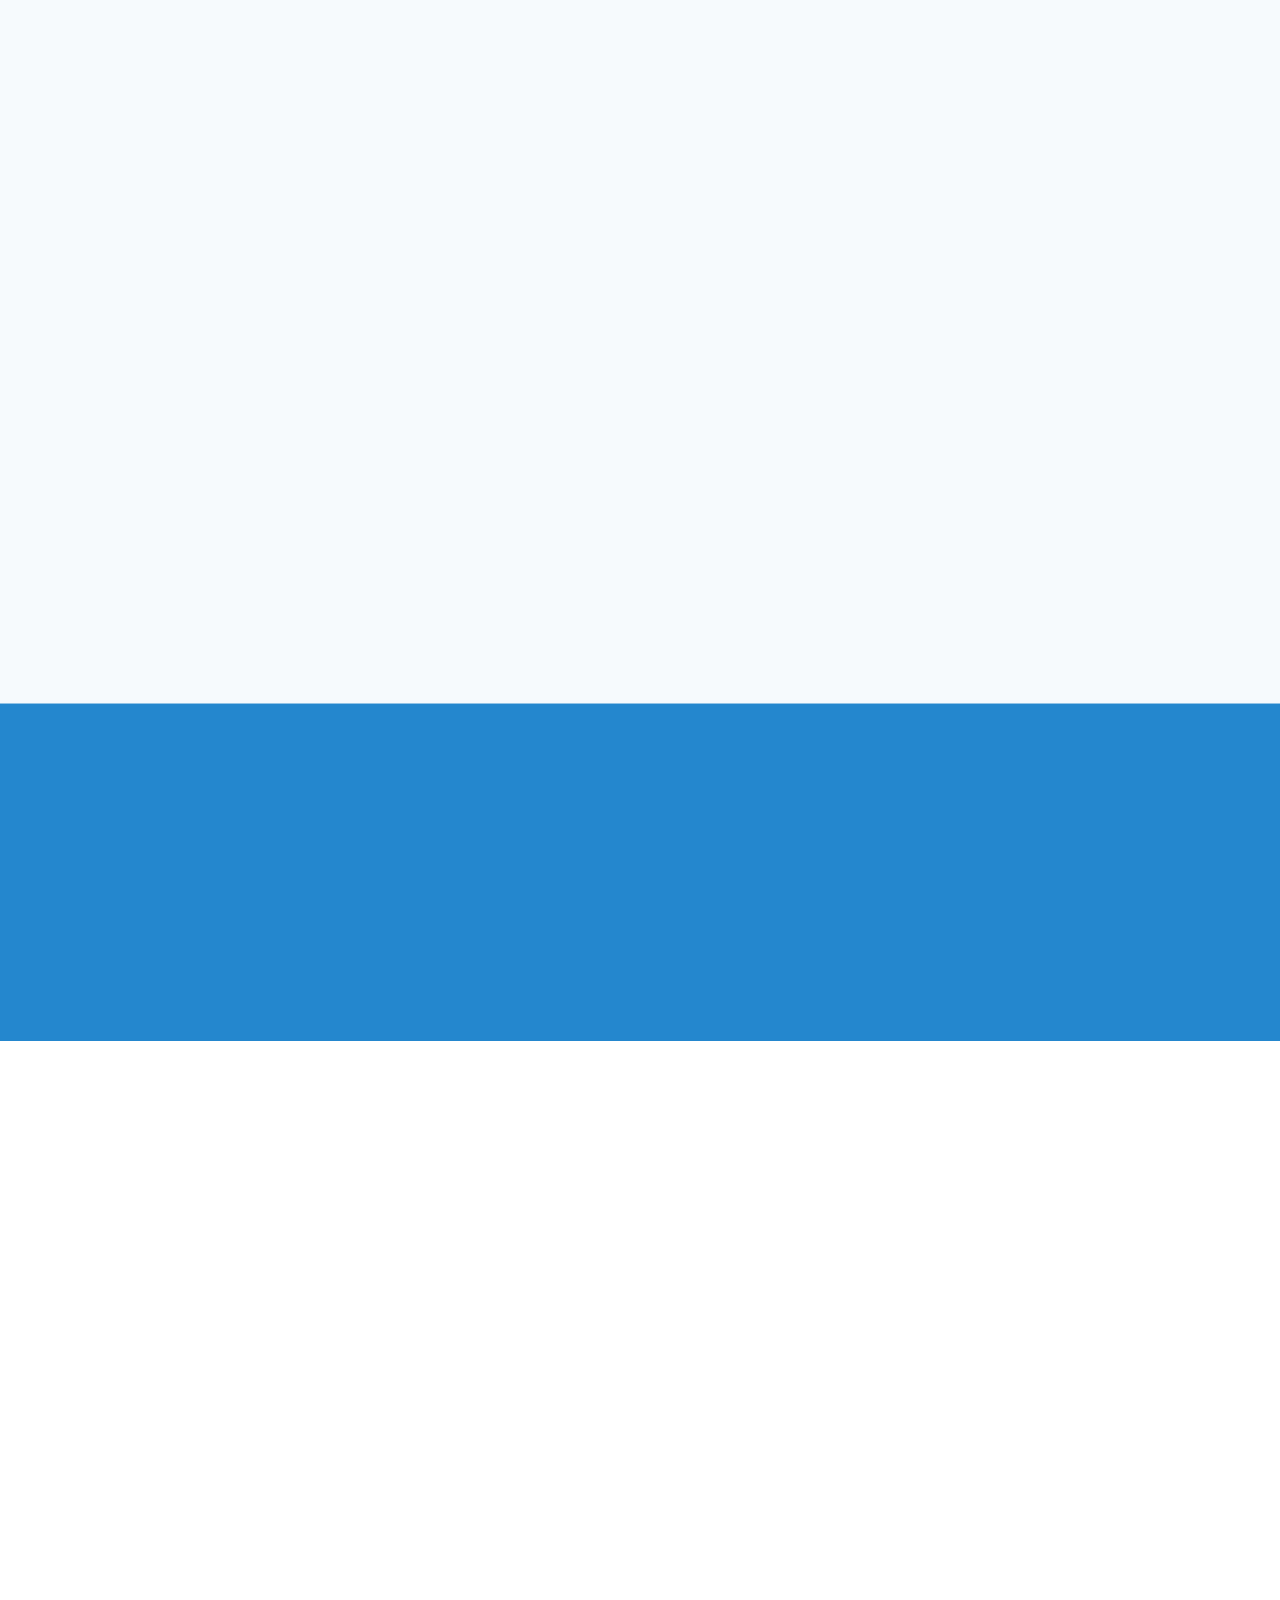
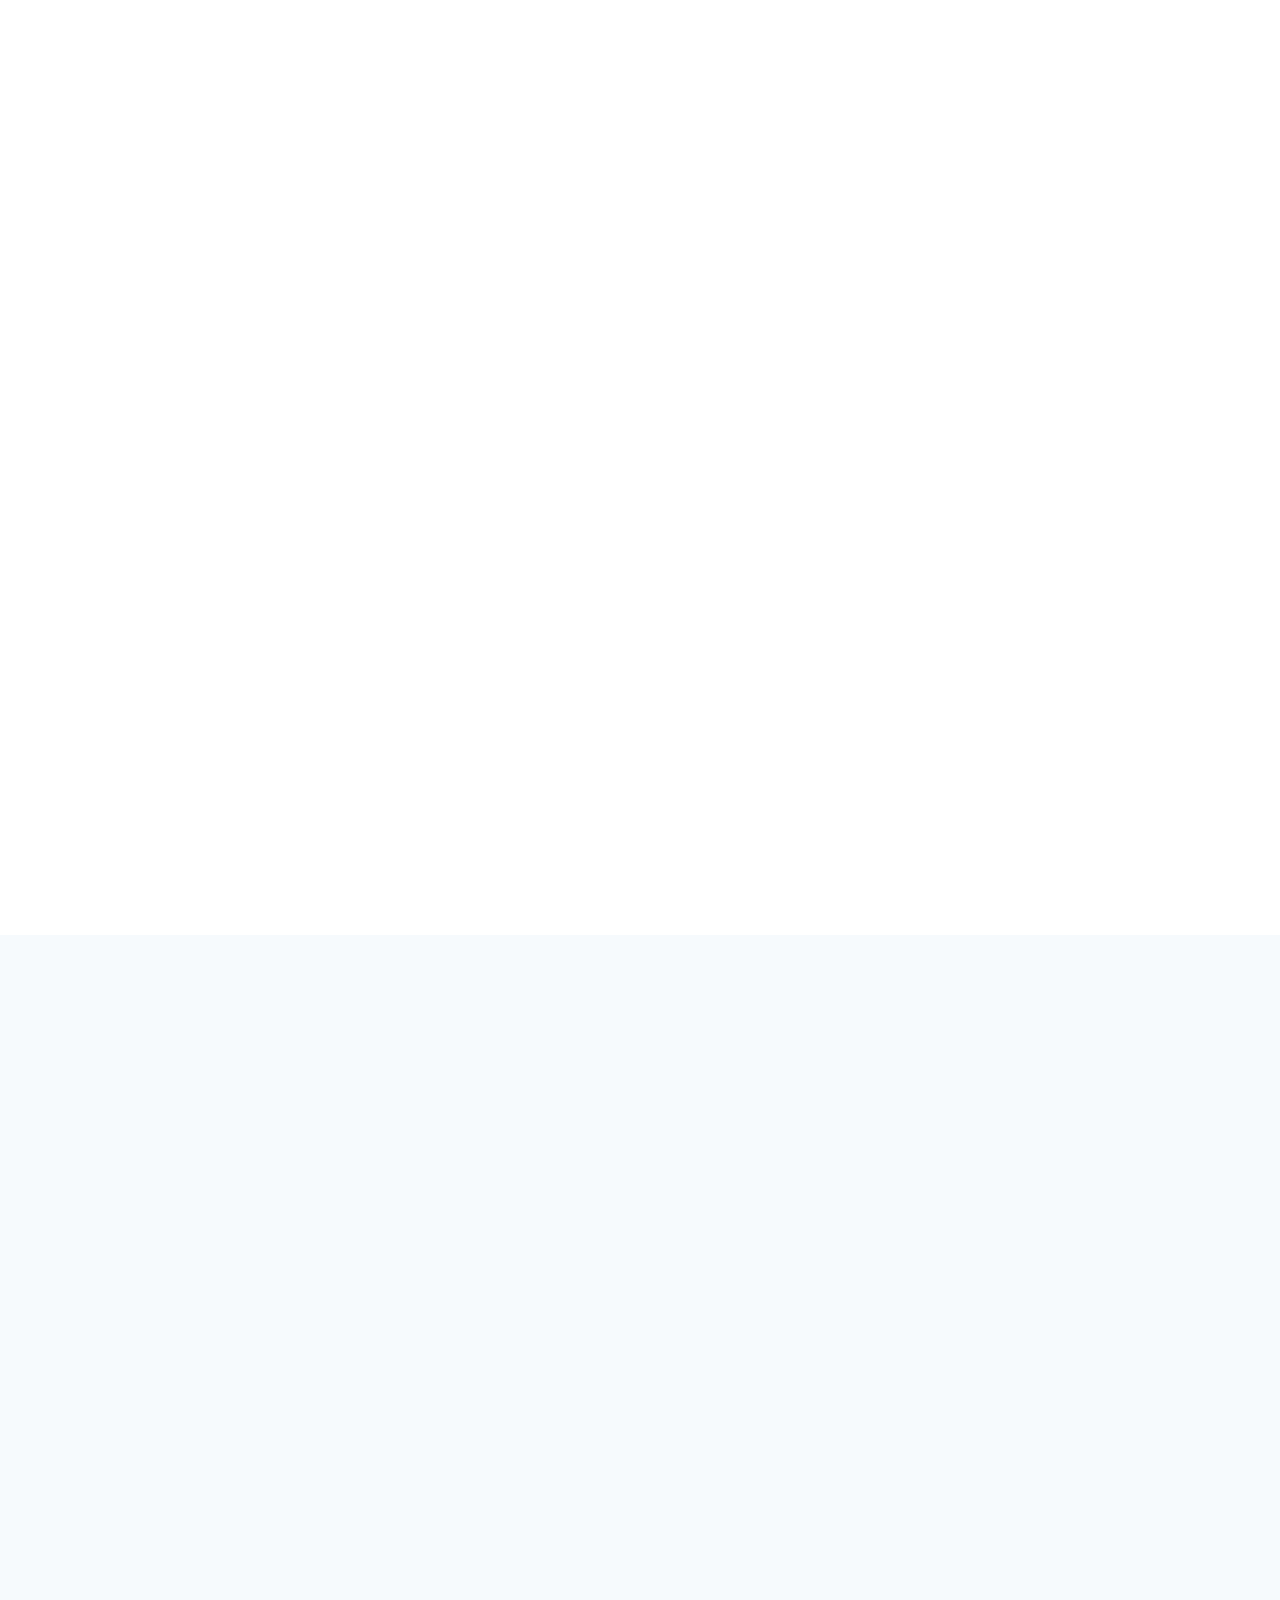
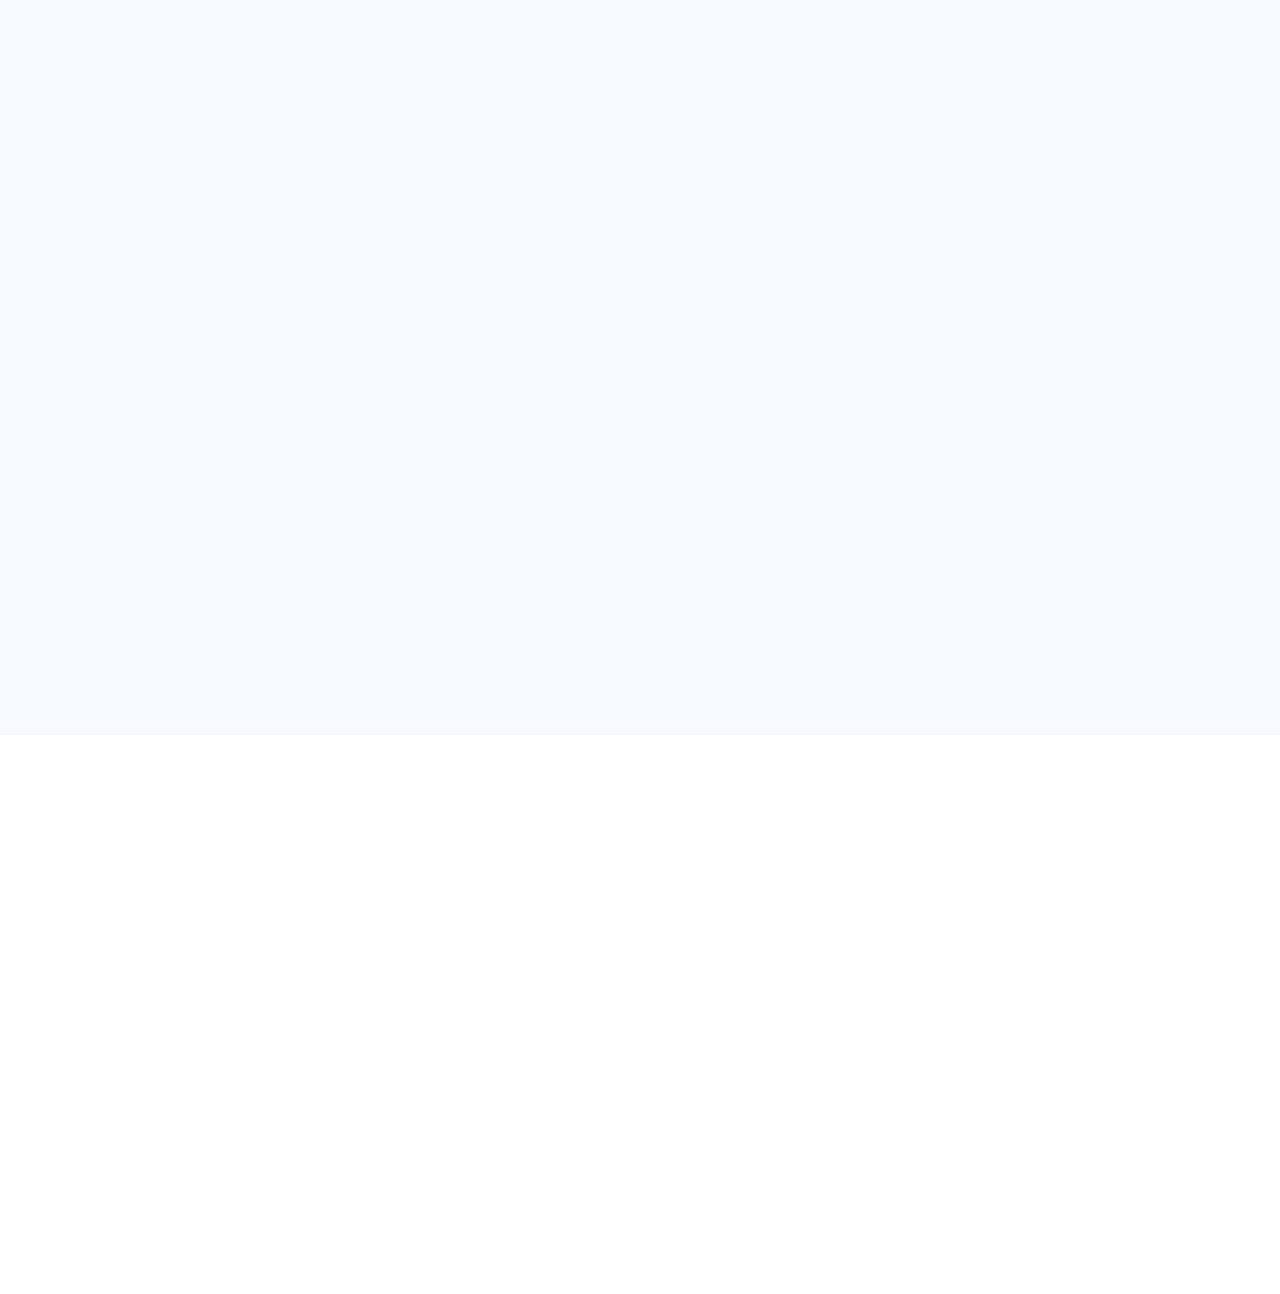
==== commit b1bb130d: "fgd" ====
--- a/index.html
+++ b/index.html
@@ -341,7 +341,7 @@
                 </p>
                 <img src="assets/img/testimonials/testimonials-2.jpg" class="testimonial-img" alt="">
                 <h3>Sara Wilsson</h3>
-                <h4>Designer</h4>
+                <h4>Software Designer</h4>
               </div>
             </div><!-- End testimonial item -->
 
@@ -819,7 +819,7 @@
       <div class="container" data-aos="fade-up" data-aos-delay="100">
 
         <div class="mb-4" data-aos="fade-up" data-aos-delay="200">
-          <iframe style="border:0; width: 100%; height: 270px;" src="https://www.google.com/maps/embed?pb=!1m14!1m8!1m3!1d48389.78314118045!2d-74.006138!3d40.710059!3m2!1i1024!2i768!4f13.1!3m3!1m2!1s0x89c25a22a3bda30d%3A0xb89d1fe6bc499443!2sDowntown%20Conference%20Center!5e0!3m2!1sen!2sus!4v1676961268712!5m2!1sen!2sus" frameborder="0" allowfullscreen="" loading="lazy" referrerpolicy="no-referrer-when-downgrade"></iframe>
+          <iframe style="border:0; width: 100%; height: 270px;" src="https://www.google.com/search?q=dhaka+uttara+map&oq=dhaka+uttora+ma&gs_lcrp=EgZjaHJvbWUqCQgBEAAYChiABDIGCAAQRRg5MgkIARAAGAoYgAQyCAgCEAAYFhgeMggIAxAAGBYYHjIICAQQABgWGB4yCAgFEAAYFhgeMggIBhAAGBYYHjIKCAcQABgKGBYYHjINCAgQABiGAxiABBiKBTINCAkQABiGAxiABBiKBdIBCTE1MzQ5ajBqN6gCALACAA&sourceid=chrome&ie=UTF-8></iframe>
         </div><!-- End Google Maps -->
 
         <div class="row gy-4">
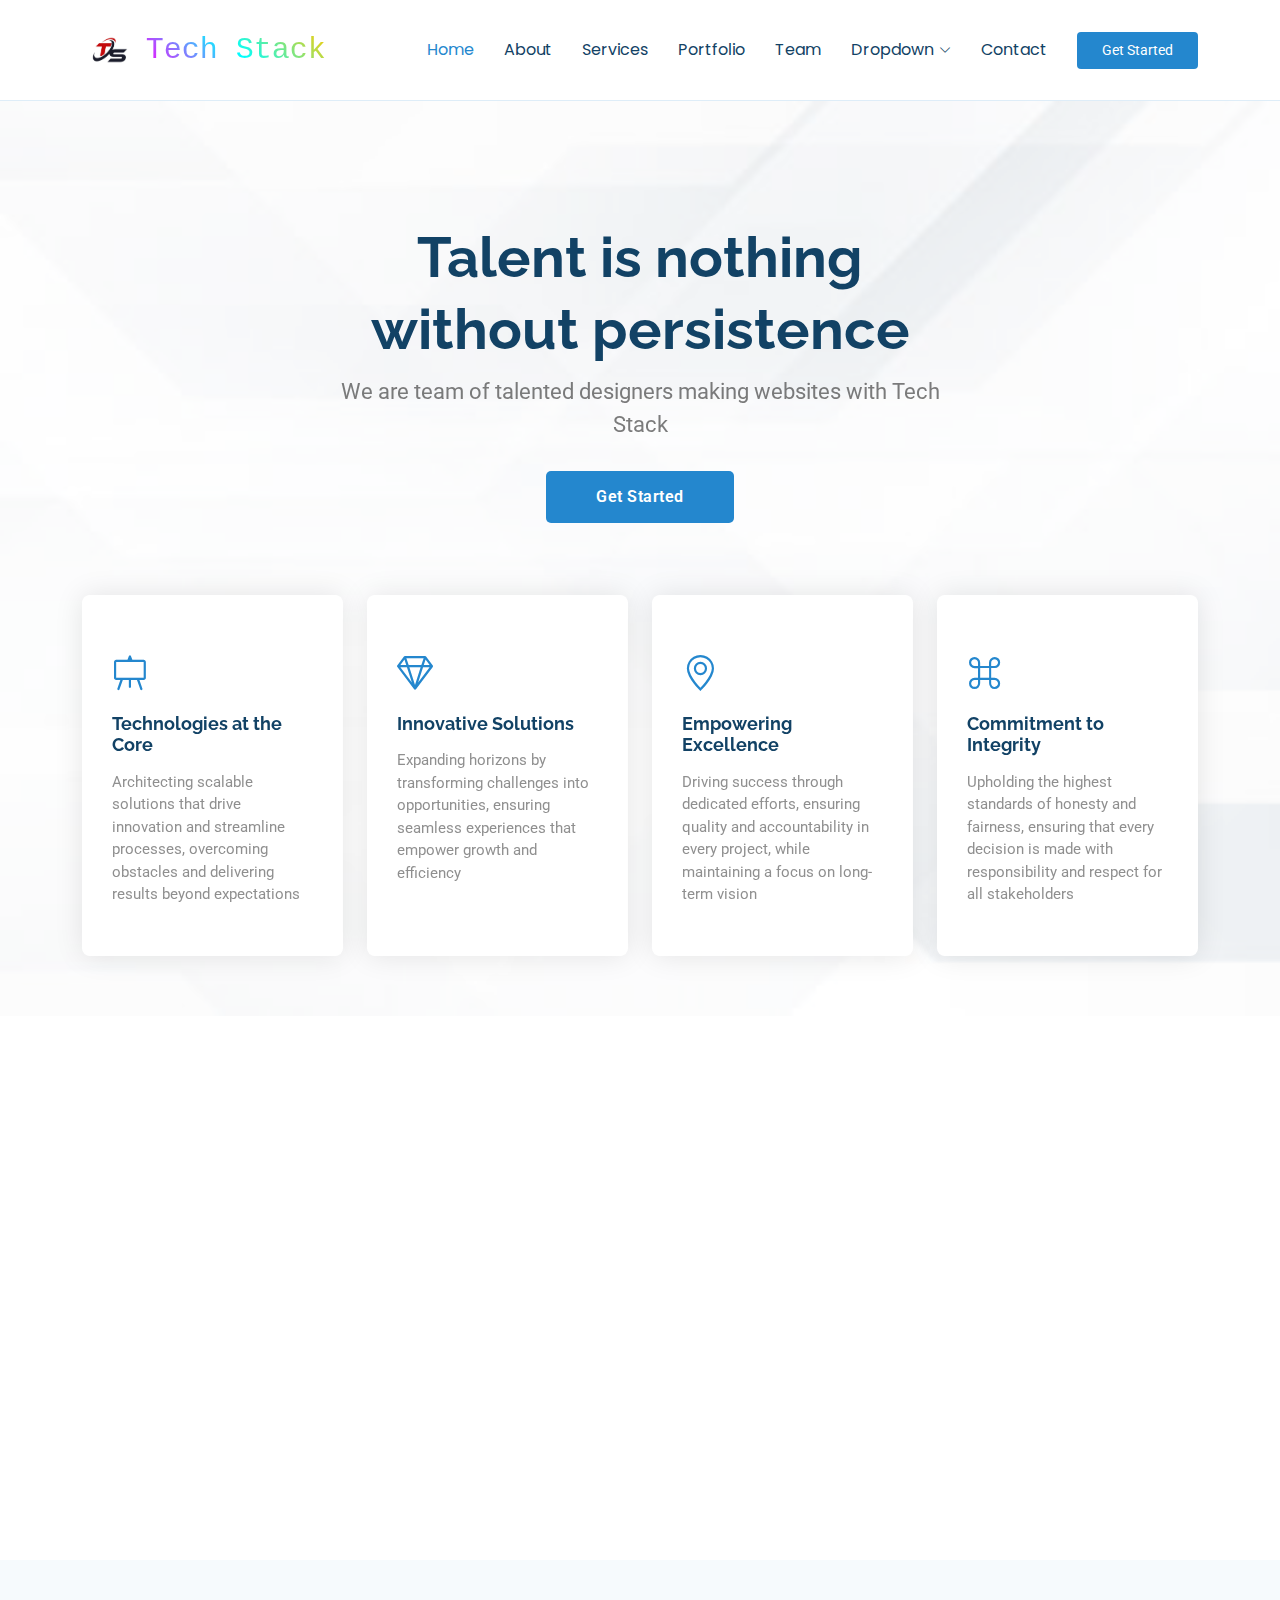
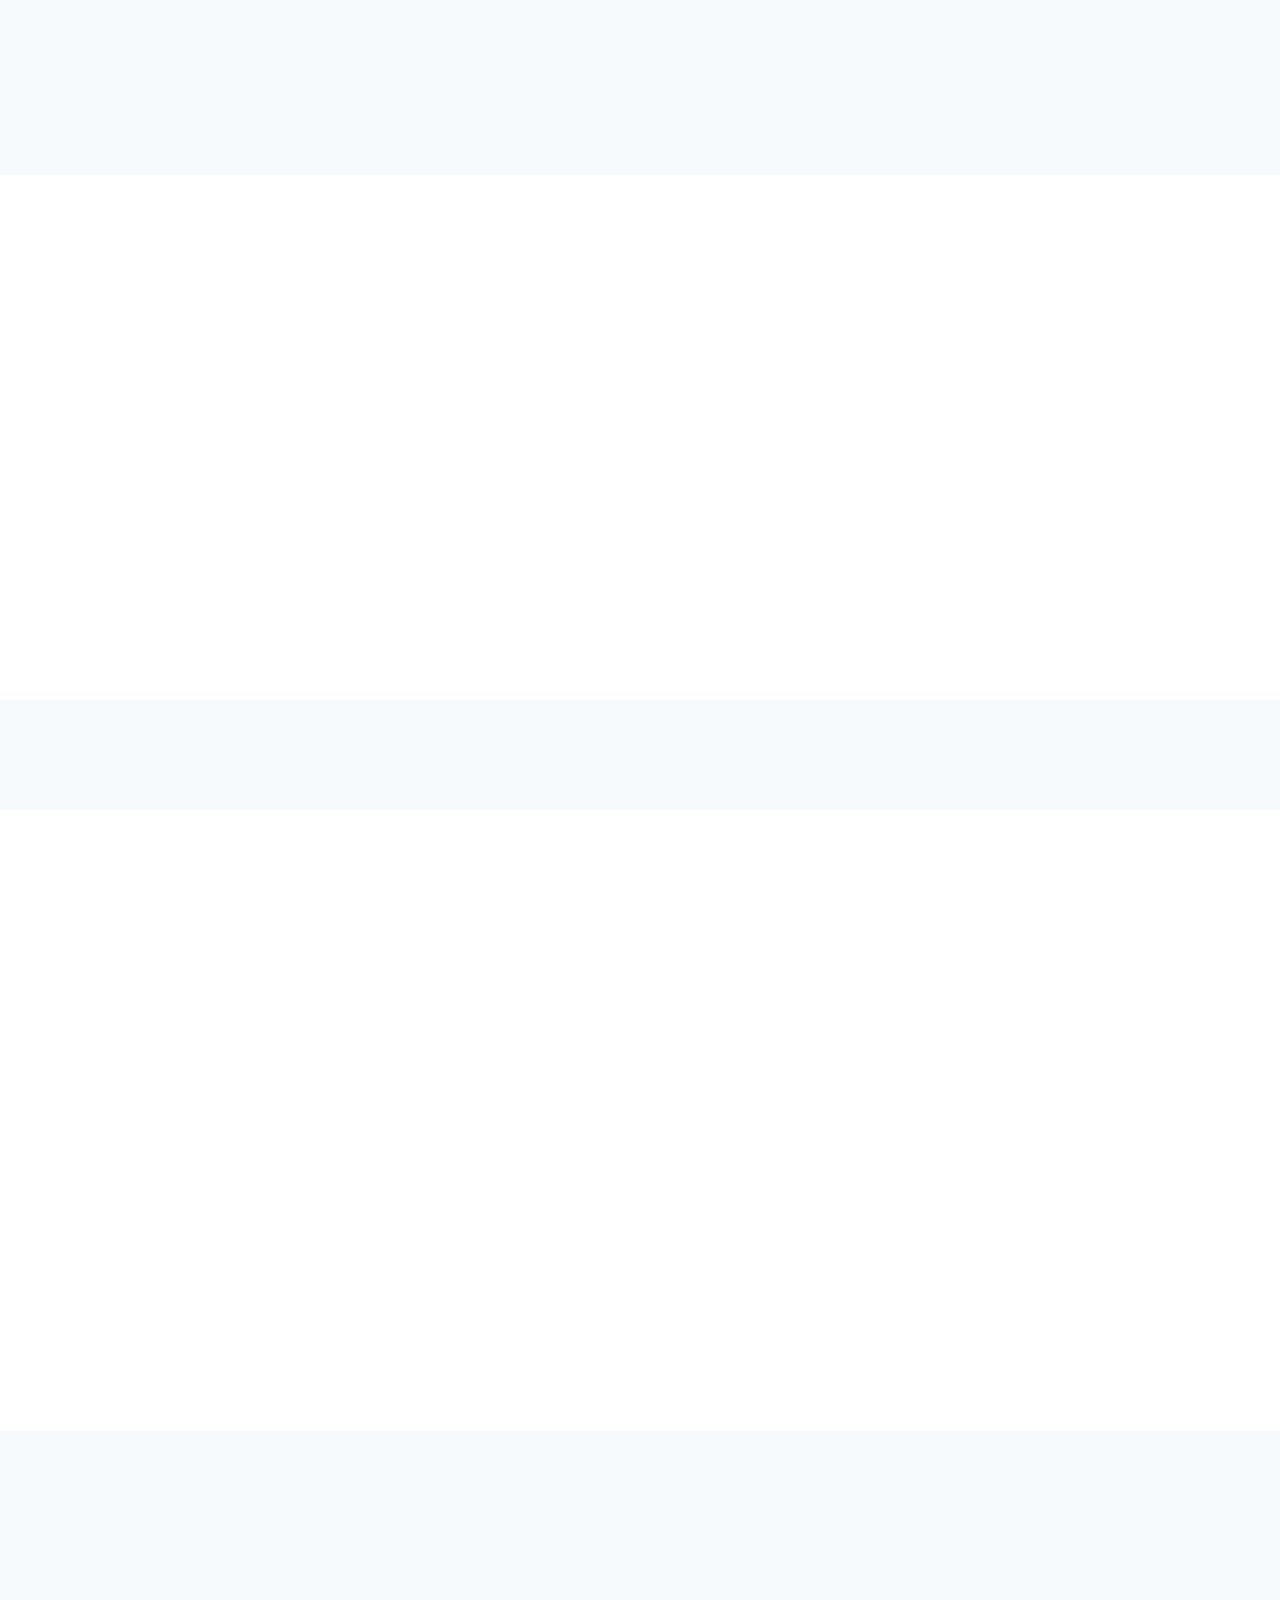
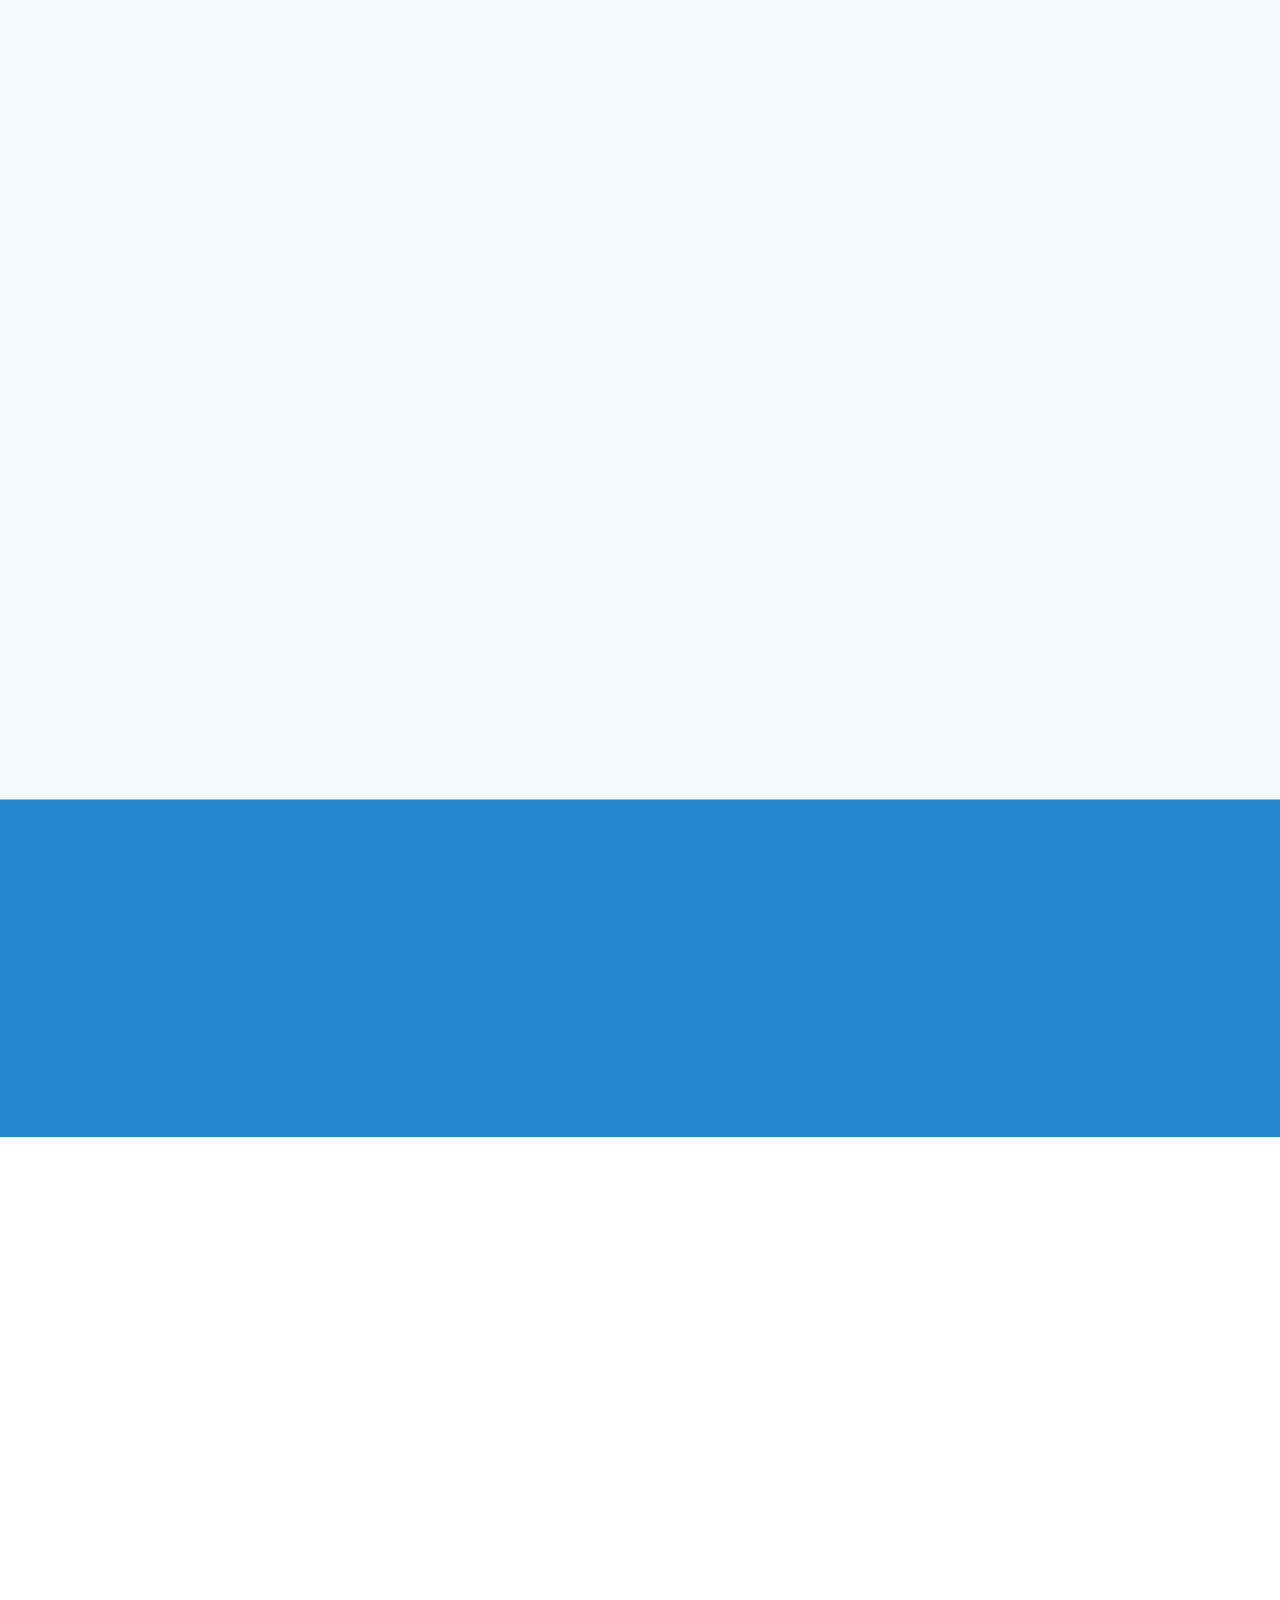
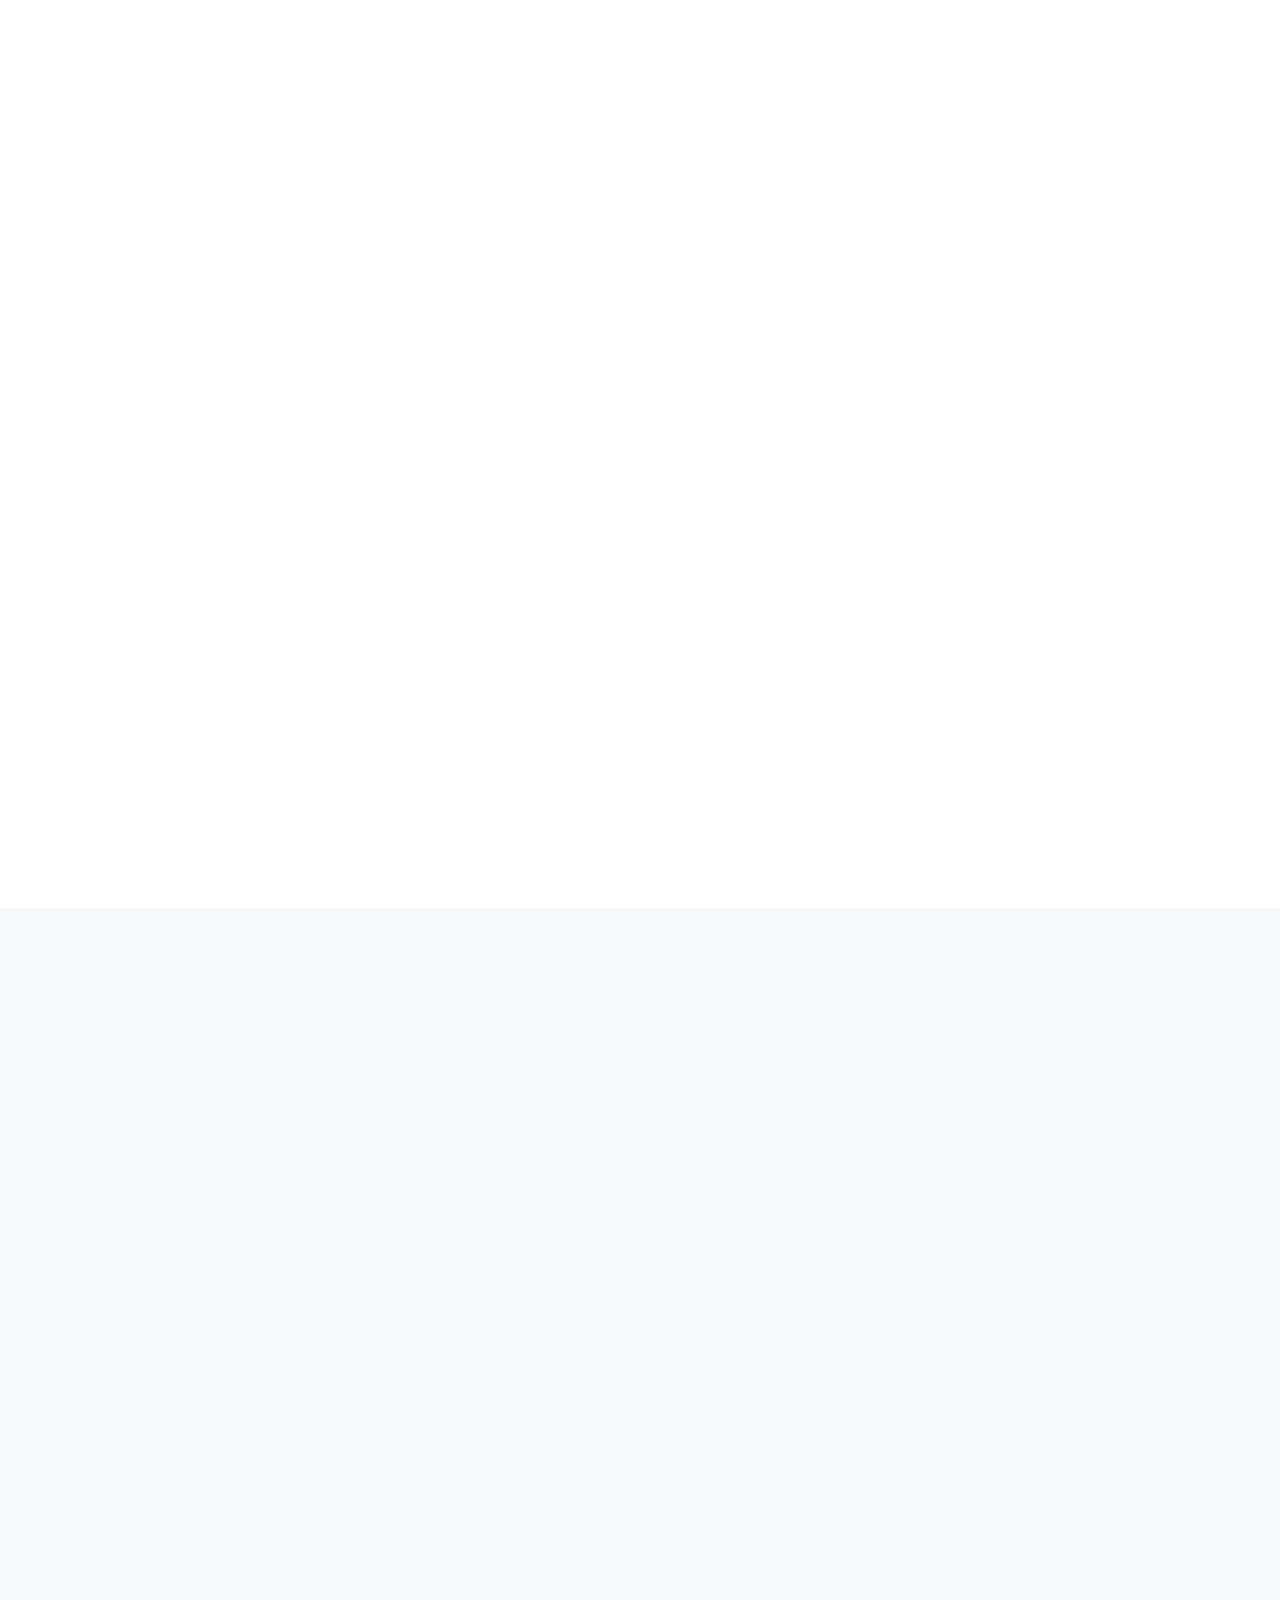
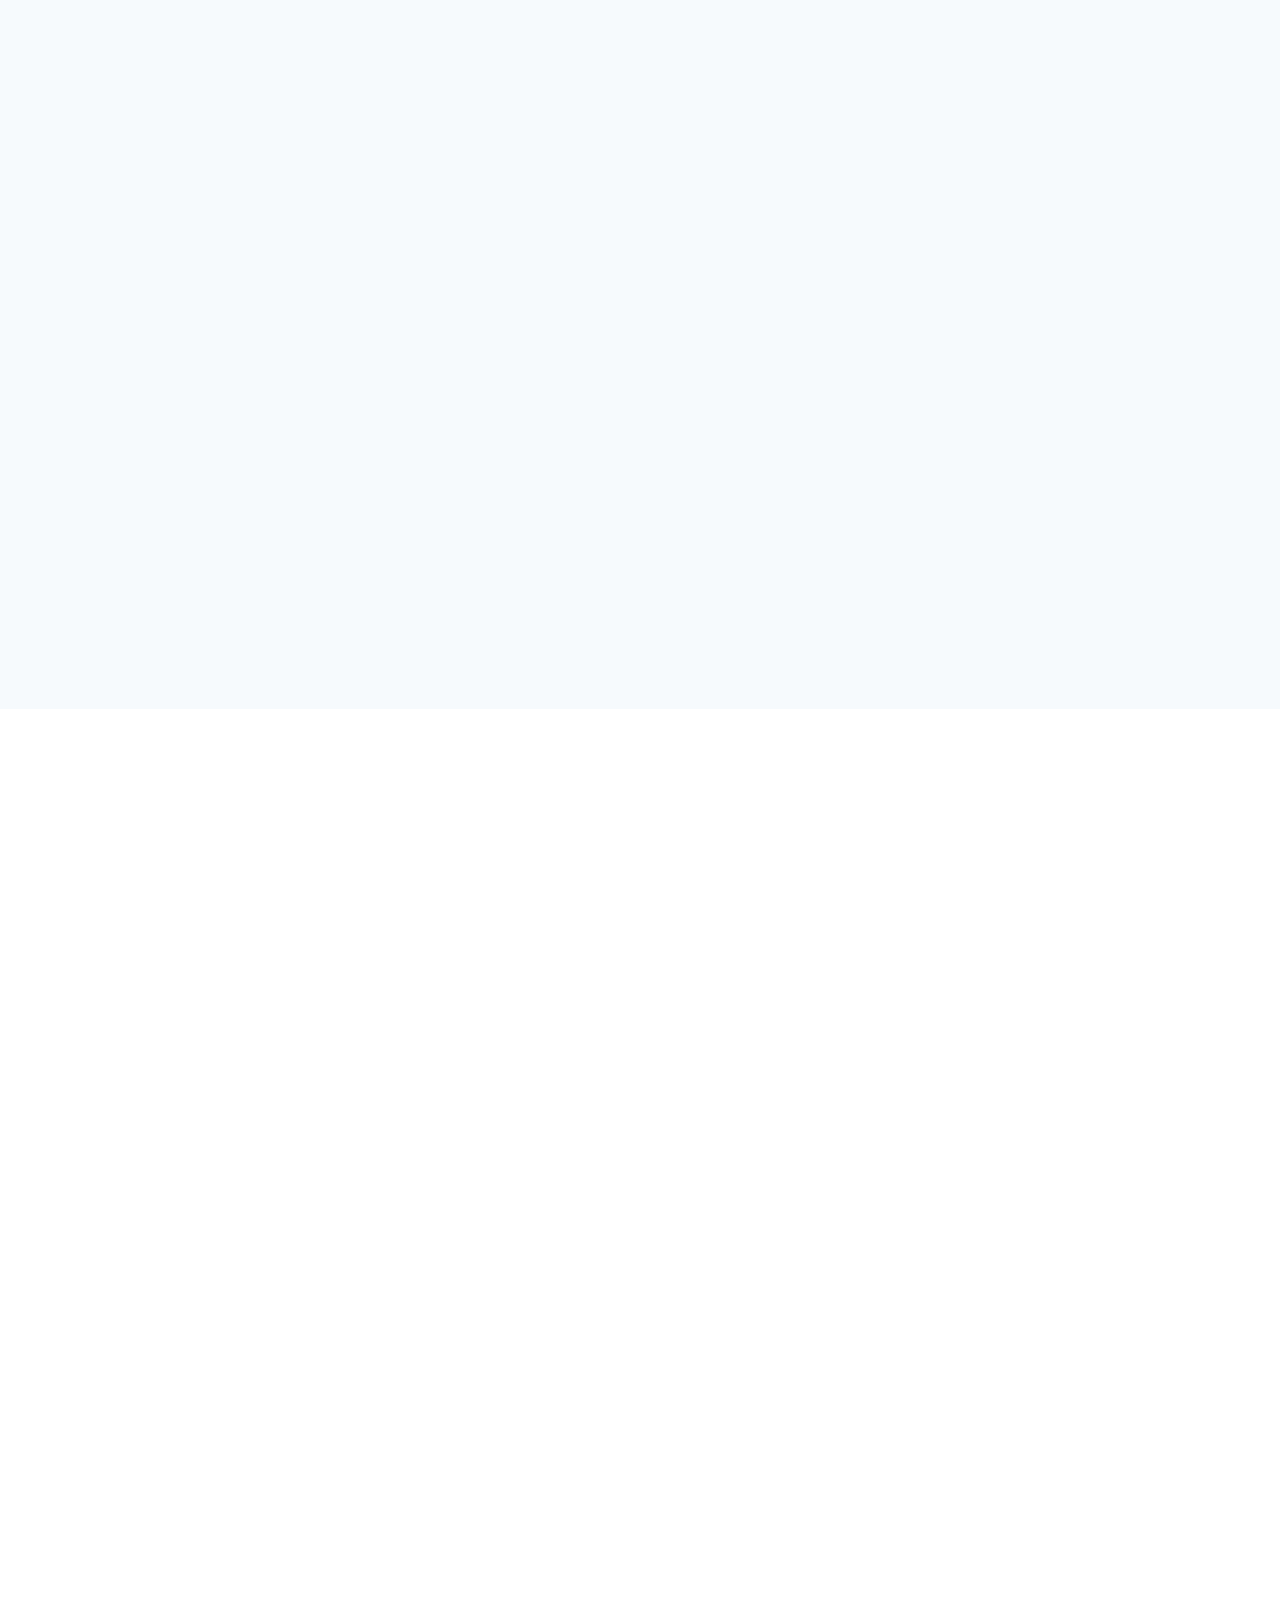
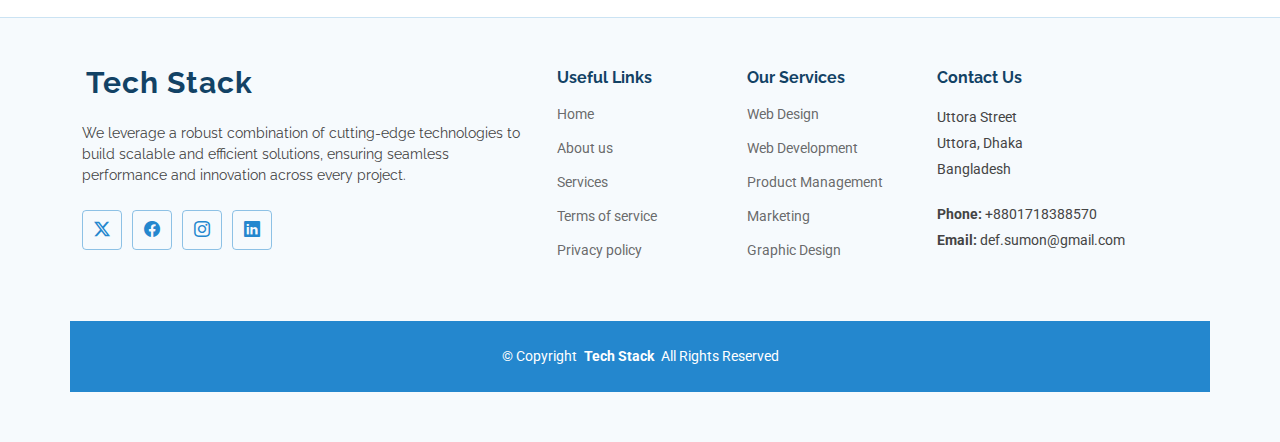
==== commit eee70744: "fdd" ====
--- a/index.html
+++ b/index.html
@@ -819,9 +819,13 @@
       <div class="container" data-aos="fade-up" data-aos-delay="100">
 
         <div class="mb-4" data-aos="fade-up" data-aos-delay="200">
-          <iframe style="border:0; width: 100%; height: 270px;" src="https://www.google.com/search?q=dhaka+uttara+map&oq=dhaka+uttora+ma&gs_lcrp=EgZjaHJvbWUqCQgBEAAYChiABDIGCAAQRRg5MgkIARAAGAoYgAQyCAgCEAAYFhgeMggIAxAAGBYYHjIICAQQABgWGB4yCAgFEAAYFhgeMggIBhAAGBYYHjIKCAcQABgKGBYYHjINCAgQABiGAxiABBiKBTINCAkQABiGAxiABBiKBdIBCTE1MzQ5ajBqN6gCALACAA&sourceid=chrome&ie=UTF-8></iframe>
+          <iframe 
+            style="border:0; width: 100%; height: 270px;" 
+            src="https://www.google.com/maps/embed/v1/place?q=Dhaka+Uttara&key=YOUR_API_KEY" 
+            allowfullscreen>
+          </iframe>
         </div><!-- End Google Maps -->
-
+        
         <div class="row gy-4">
 
           <div class="col-lg-4">
@@ -876,7 +880,7 @@
                   <div class="error-message"></div>
                   <div class="sent-message">Your message has been sent. Thank you!</div>
 
-                  <button type="submit">Send Message</button>
+                  <button type="submit">Send Messages</button>
                 </div>
 
               </div>
